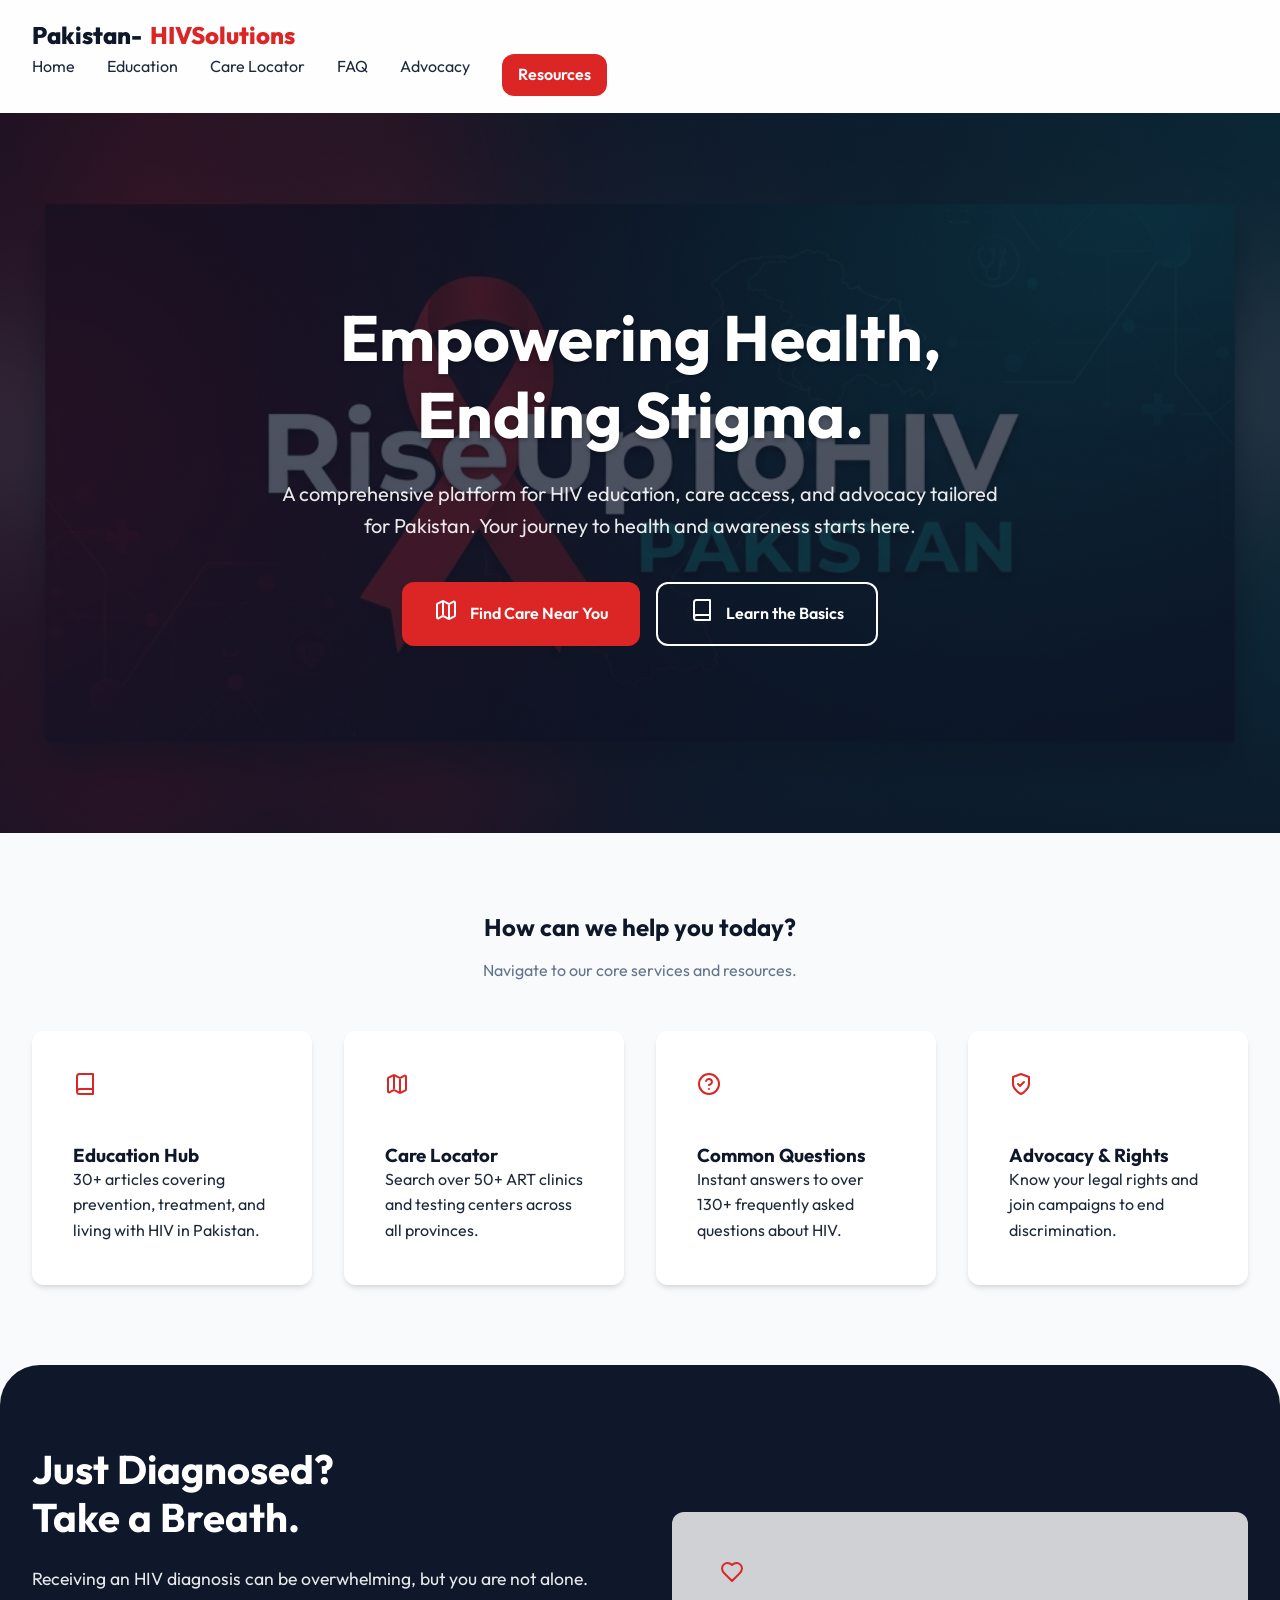
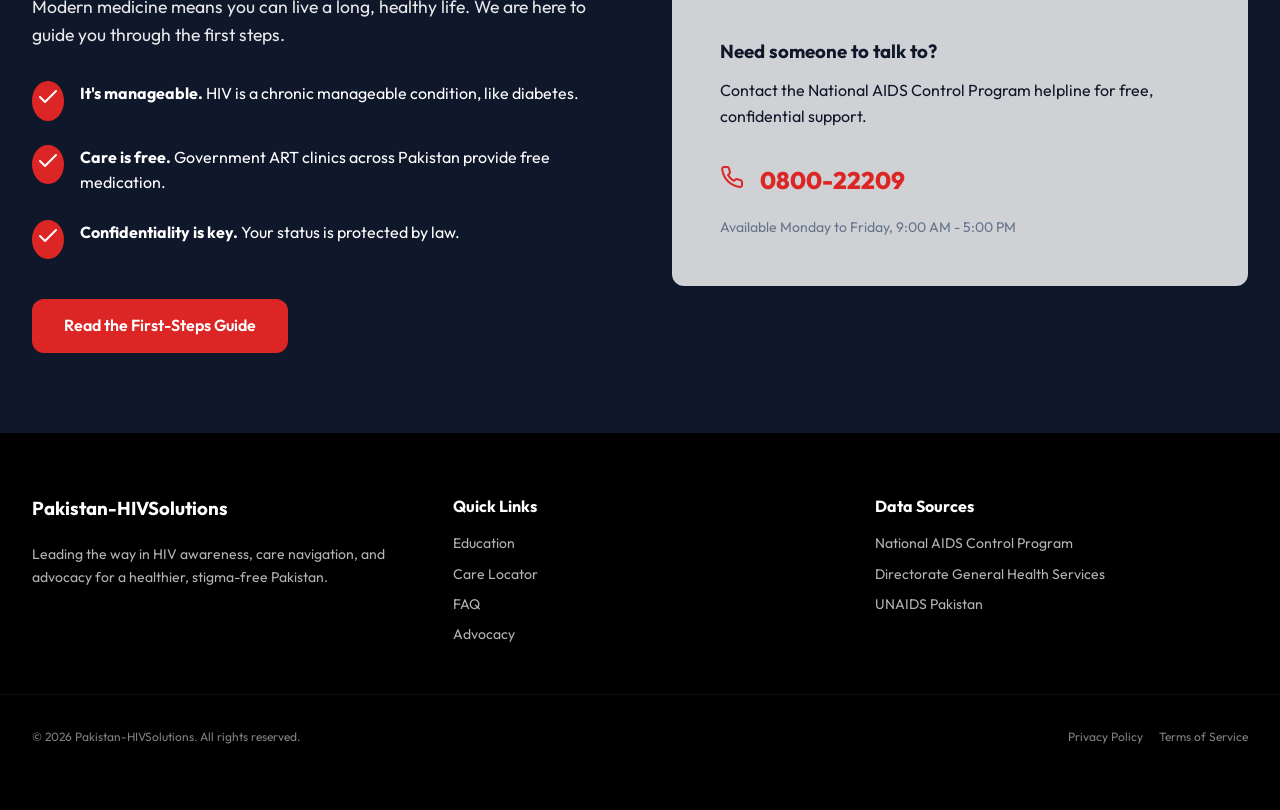
==== index.html @ 8a050be8 "Awareness site on HIV Pakistan" ====
<!DOCTYPE html>
<html lang="en">
<head>
    <meta charset="UTF-8">
    <meta name="viewport" content="width=device-width, initial-scale=1.0">
    <title>Pakistan-HIVSolutions | Comprehensive HIV Education & Care</title>
    <meta name="description" content="Empowering Pakistan with HIV education, healthcare locator, and advocacy. Built for awareness, care access, and a stigma-free future.">
    
    <!-- Fonts -->
    <link rel="preconnect" href="https://fonts.googleapis.com">
    <link rel="preconnect" href="https://fonts.gstatic.com" crossorigin>
    <link href="https://fonts.googleapis.com/css2?family=Outfit:wght@300;400;600;700;800&display=swap" rel="stylesheet">
    
    <!-- CSS -->
    <link rel="stylesheet" href="css/index.css">
</head>
<body>

    <!-- Header / Navigation -->
    <header>
        <div class="container nav">
            <a href="index.html" class="logo">
                Pakistan-<span>HIVSolutions</span>
            </a>
            <div class="nav-links">
                <a href="index.html">Home</a>
                <a href="pages/education.html">Education</a>
                <a href="pages/locator.html">Care Locator</a>
                <a href="pages/faq.html">FAQ</a>
                <a href="pages/advocacy.html">Advocacy</a>
                <a href="pages/resources.html" class="btn btn-primary" style="padding: 0.5rem 1rem;">Resources</a>
            </div>
        </div>
    </header>

    <!-- Hero Section -->
    <section class="hero">
        <div class="hero-bg"></div>
        <div class="container hero-content">
            <h1>Empowering Health, <br>Ending Stigma.</h1>
            <p>A comprehensive platform for HIV education, care access, and advocacy tailored for Pakistan. Your journey to health and awareness starts here.</p>
            <div style="display: flex; gap: 1rem; justify-content: center;">
                <a href="pages/locator.html" class="btn btn-primary">
                    <span data-icon="map"></span> Find Care Near You
                </a>
                <a href="pages/education.html" class="btn btn-outline">
                    <span data-icon="book"></span> Learn the Basics
                </a>
            </div>
        </div>
    </section>

    <!-- Quick Access Cards -->
    <section>
        <div class="container">
            <h2 style="text-align: center; margin-bottom: 1rem;">How can we help you today?</h2>
            <p style="text-align: center; color: var(--text-muted); margin-bottom: 3rem;">Navigate to our core services and resources.</p>
            
            <div class="card-grid">
                <!-- Education Hub -->
                <a href="pages/education.html" class="card">
                    <div class="icon" data-icon="book"></div>
                    <h3>Education Hub</h3>
                    <p>30+ articles covering prevention, treatment, and living with HIV in Pakistan.</p>
                </a>

                <!-- Care Locator -->
                <a href="pages/locator.html" class="card">
                    <div class="icon" data-icon="map"></div>
                    <h3>Care Locator</h3>
                    <p>Search over 50+ ART clinics and testing centers across all provinces.</p>
                </a>

                <!-- FAQ Section -->
                <a href="pages/faq.html" class="card">
                    <div class="icon" data-icon="help"></div>
                    <h3>Common Questions</h3>
                    <p>Instant answers to over 130+ frequently asked questions about HIV.</p>
                </a>

                <!-- Advocacy -->
                <a href="pages/advocacy.html" class="card">
                    <div class="icon" data-icon="shield"></div>
                    <h3>Advocacy & Rights</h3>
                    <p>Know your legal rights and join campaigns to end discrimination.</p>
                </a>
            </div>
        </div>
    </section>

    <!-- "Just Diagnosed?" Immediate Guidance -->
    <section style="background-color: var(--primary); color: var(--white); border-radius: 40px 40px 0 0;">
        <div class="container" style="display: grid; grid-template-columns: 1fr 1fr; gap: 4rem; align-items: center;">
            <div>
                <h2 style="color: var(--white); font-size: 2.5rem; margin-bottom: 1.5rem;">Just Diagnosed? <br>Take a Breath.</h2>
                <p style="font-size: 1.1rem; opacity: 0.9; margin-bottom: 2rem;">Receiving an HIV diagnosis can be overwhelming, but you are not alone. Modern medicine means you can live a long, healthy life. We are here to guide you through the first steps.</p>
                
                <ul style="list-style: none; display: grid; gap: 1.5rem; margin-bottom: 2.5rem;">
                    <li style="display: flex; gap: 1rem; align-items: flex-start;">
                        <div style="background: var(--accent); border-radius: 50%; padding: 0.25rem;" data-icon="check"></div>
                        <div>
                            <strong>It's manageable.</strong> HIV is a chronic manageable condition, like diabetes.
                        </div>
                    </li>
                    <li style="display: flex; gap: 1rem; align-items: flex-start;">
                        <div style="background: var(--accent); border-radius: 50%; padding: 0.25rem;" data-icon="check"></div>
                        <div>
                            <strong>Care is free.</strong> Government ART clinics across Pakistan provide free medication.
                        </div>
                    </li>
                    <li style="display: flex; gap: 1rem; align-items: flex-start;">
                        <div style="background: var(--accent); border-radius: 50%; padding: 0.25rem;" data-icon="check"></div>
                        <div>
                            <strong>Confidentiality is key.</strong> Your status is protected by law.
                        </div>
                    </li>
                </ul>

                <a href="pages/faq.html#just-diagnosed" class="btn btn-primary">Read the First-Steps Guide</a>
            </div>
            <div style="background: var(--glass); padding: 3rem; border-radius: var(--radius); color: var(--primary);">
                <div class="icon" data-icon="heart" style="color: var(--accent); width: 4rem; height: 4rem; margin-bottom: 1rem;"></div>
                <h3 style="margin-bottom: 1rem;">Need someone to talk to?</h3>
                <p style="margin-bottom: 2rem;">Contact the National AIDS Control Program helpline for free, confidential support.</p>
                <div style="display: flex; align-items: center; gap: 1rem; font-size: 1.5rem; font-weight: 800; color: var(--accent);">
                    <span data-icon="phone"></span> 0800-22209
                </div>
                <p style="font-size: 0.875rem; color: var(--text-muted); margin-top: 1rem;">Available Monday to Friday, 9:00 AM - 5:00 PM</p>
            </div>
        </div>
    </section>

    <!-- Footer -->
    <footer style="background: #000; color: #fff; padding: 4rem 0;">
        <div class="container" style="display: grid; grid-template-columns: repeat(auto-fit, minmax(200px, 1fr)); gap: 3rem;">
            <div>
                <h3 style="color: #fff; margin-bottom: 1.5rem;">Pakistan-HIVSolutions</h3>
                <p style="opacity: 0.7; font-size: 0.875rem;">Leading the way in HIV awareness, care navigation, and advocacy for a healthier, stigma-free Pakistan.</p>
            </div>
            <div>
                <h4 style="color: #fff; margin-bottom: 1rem;">Quick Links</h4>
                <ul style="list-style: none; display: grid; gap: 0.5rem; opacity: 0.7; font-size: 0.875rem;">
                    <li><a href="pages/education.html">Education</a></li>
                    <li><a href="pages/locator.html">Care Locator</a></li>
                    <li><a href="pages/faq.html">FAQ</a></li>
                    <li><a href="pages/advocacy.html">Advocacy</a></li>
                </ul>
            </div>
            <div>
                <h4 style="color: #fff; margin-bottom: 1rem;">Data Sources</h4>
                <ul style="list-style: none; display: grid; gap: 0.5rem; opacity: 0.7; font-size: 0.875rem;">
                    <li>National AIDS Control Program</li>
                    <li>Directorate General Health Services</li>
                    <li>UNAIDS Pakistan</li>
                </ul>
            </div>
        </div>
        <div class="container" style="margin-top: 3rem; padding-top: 2rem; border-top: 1px solid rgba(255,255,255,0.1); display: flex; justify-content: space-between; align-items: center; opacity: 0.5; font-size: 0.75rem;">
            <p>&copy; 2026 Pakistan-HIVSolutions. All rights reserved.</p>
            <div style="display: flex; gap: 1rem;">
                <a href="#">Privacy Policy</a>
                <a href="#">Terms of Service</a>
            </div>
        </div>
    </footer>

    <!-- Scripts -->
    <script src="js/icons.js"></script>
    <script src="js/main.js"></script>
</body>
</html>
---- css/index.css ----
:root {
    --primary: #0f172a; /* Midnight Navy */
    --accent: #dc2626;  /* Awareness Crimson */
    --gold: #d4af37;    /* Premium Gold */
    --bg: #f8fafc;
    --text: #1e293b;
    --text-muted: #64748b;
    --white: #ffffff;
    --glass: rgba(255, 255, 255, 0.8);
    --glass-border: rgba(255, 255, 255, 0.2);
    --shadow: 0 4px 6px -1px rgb(0 0 0 / 0.1), 0 2px 4px -2px rgb(0 0 0 / 0.1);
    --shadow-lg: 0 10px 15px -3px rgb(0 0 0 / 0.1), 0 4px 6px -2px rgb(0 0 0 / 0.1);
    --radius: 12px;
    --transition: all 0.3s cubic-bezier(0.4, 0, 0.2, 1);
}

* {
    margin: 0;
    padding: 0;
    box-sizing: border-box;
}

body {
    font-family: 'Outfit', 'Inter', system-ui, -apple-system, sans-serif;
    background-color: var(--bg);
    color: var(--text);
    line-height: 1.6;
    overflow-x: hidden;
}

/* Typography */
h1, h2, h3, h4 {
    font-weight: 700;
    line-height: 1.2;
    color: var(--primary);
}

a {
    text-decoration: none;
    color: inherit;
    transition: var(--transition);
}

/* Layout Containers */
.container {
    max-width: 1280px;
    margin: 0 auto;
    padding: 0 2rem;
}

section {
    padding: 5rem 0;
}

/* Header & Navigation */
header {
    background: var(--glass);
    backdrop-filter: blur(12px);
    border-bottom: 1px solid var(--glass-border);
    position: sticky;
    top: 0;
    z-index: 1000;
    padding: 1rem 0;
}

nav {
    display: flex;
    justify-content: space-between;
    align-items: center;
}

.logo {
    font-size: 1.5rem;
    font-weight: 800;
    color: var(--primary);
    display: flex;
    align-items: center;
    gap: 0.5rem;
}

.logo span {
    color: var(--accent);
}

.nav-links {
    display: flex;
    gap: 2rem;
}

.nav-links a:hover {
    color: var(--accent);
}

/* Hero Section */
.hero {
    position: relative;
    min-height: 80vh;
    display: flex;
    align-items: center;
    justify-content: center;
    color: var(--white);
    text-align: center;
    overflow: hidden;
}

.hero-bg {
    position: absolute;
    top: 0;
    left: 0;
    width: 100%;
    height: 100%;
    background: linear-gradient(rgba(15, 23, 42, 0.7), rgba(15, 23, 42, 0.8)), url('../images/readme-banner.png');
    background-size: cover;
    background-position: center;
    z-index: -1;
    transform: scale(1.05);
    transition: transform 10s ease-out;
}

.hero:hover .hero-bg {
    transform: scale(1);
}

.hero-content {
    max-width: 800px;
    padding: 2rem;
    animation: fadeInUp 1s ease-out;
}

.hero h1 {
    font-size: 4rem;
    margin-bottom: 1.5rem;
    color: var(--white);
    text-shadow: 0 2px 4px rgba(0,0,0,0.3);
}

.hero p {
    font-size: 1.25rem;
    margin-bottom: 2.5rem;
    opacity: 0.9;
}

/* Buttons */
.btn {
    display: inline-flex;
    align-items: center;
    gap: 0.75rem;
    padding: 0.875rem 2rem;
    border-radius: var(--radius);
    font-weight: 600;
    cursor: pointer;
    transition: var(--transition);
}

.btn-primary {
    background-color: var(--accent);
    color: var(--white);
}

.btn-primary:hover {
    background-color: #b91c1c;
    transform: translateY(-2px);
    box-shadow: 0 10px 15px -3px rgba(220, 38, 38, 0.3);
}

.btn-outline {
    border: 2px solid var(--white);
    color: var(--white);
}

.btn-outline:hover {
    background: var(--white);
    color: var(--primary);
}

/* Cards */
.card-grid {
    display: grid;
    grid-template-columns: repeat(auto-fit, minmax(280px, 1fr));
    gap: 2rem;
    margin-top: 3rem;
}

.card {
    background: var(--white);
    padding: 2.5rem;
    border-radius: var(--radius);
    box-shadow: var(--shadow);
    transition: var(--transition);
    border: 1px solid transparent;
}

.card:hover {
    transform: translateY(-10px);
    box-shadow: var(--shadow-lg);
    border-color: var(--gold);
}

.card .icon {
    width: 3rem;
    height: 3rem;
    color: var(--accent);
    margin-bottom: 1.5rem;
}

/* Animations */
@keyframes fadeInUp {
    from {
        opacity: 0;
        transform: translateY(20px);
    }
    to {
        opacity: 1;
        transform: translateY(0);
    }
}

/* Responsive */
@media (max-width: 768px) {
    .container {
        padding: 0 1.5rem;
    }
    .hero h1 {
        font-size: 2.5rem;
    }
    .nav-links {
        display: none; /* Mobile menu needed */
    }
}
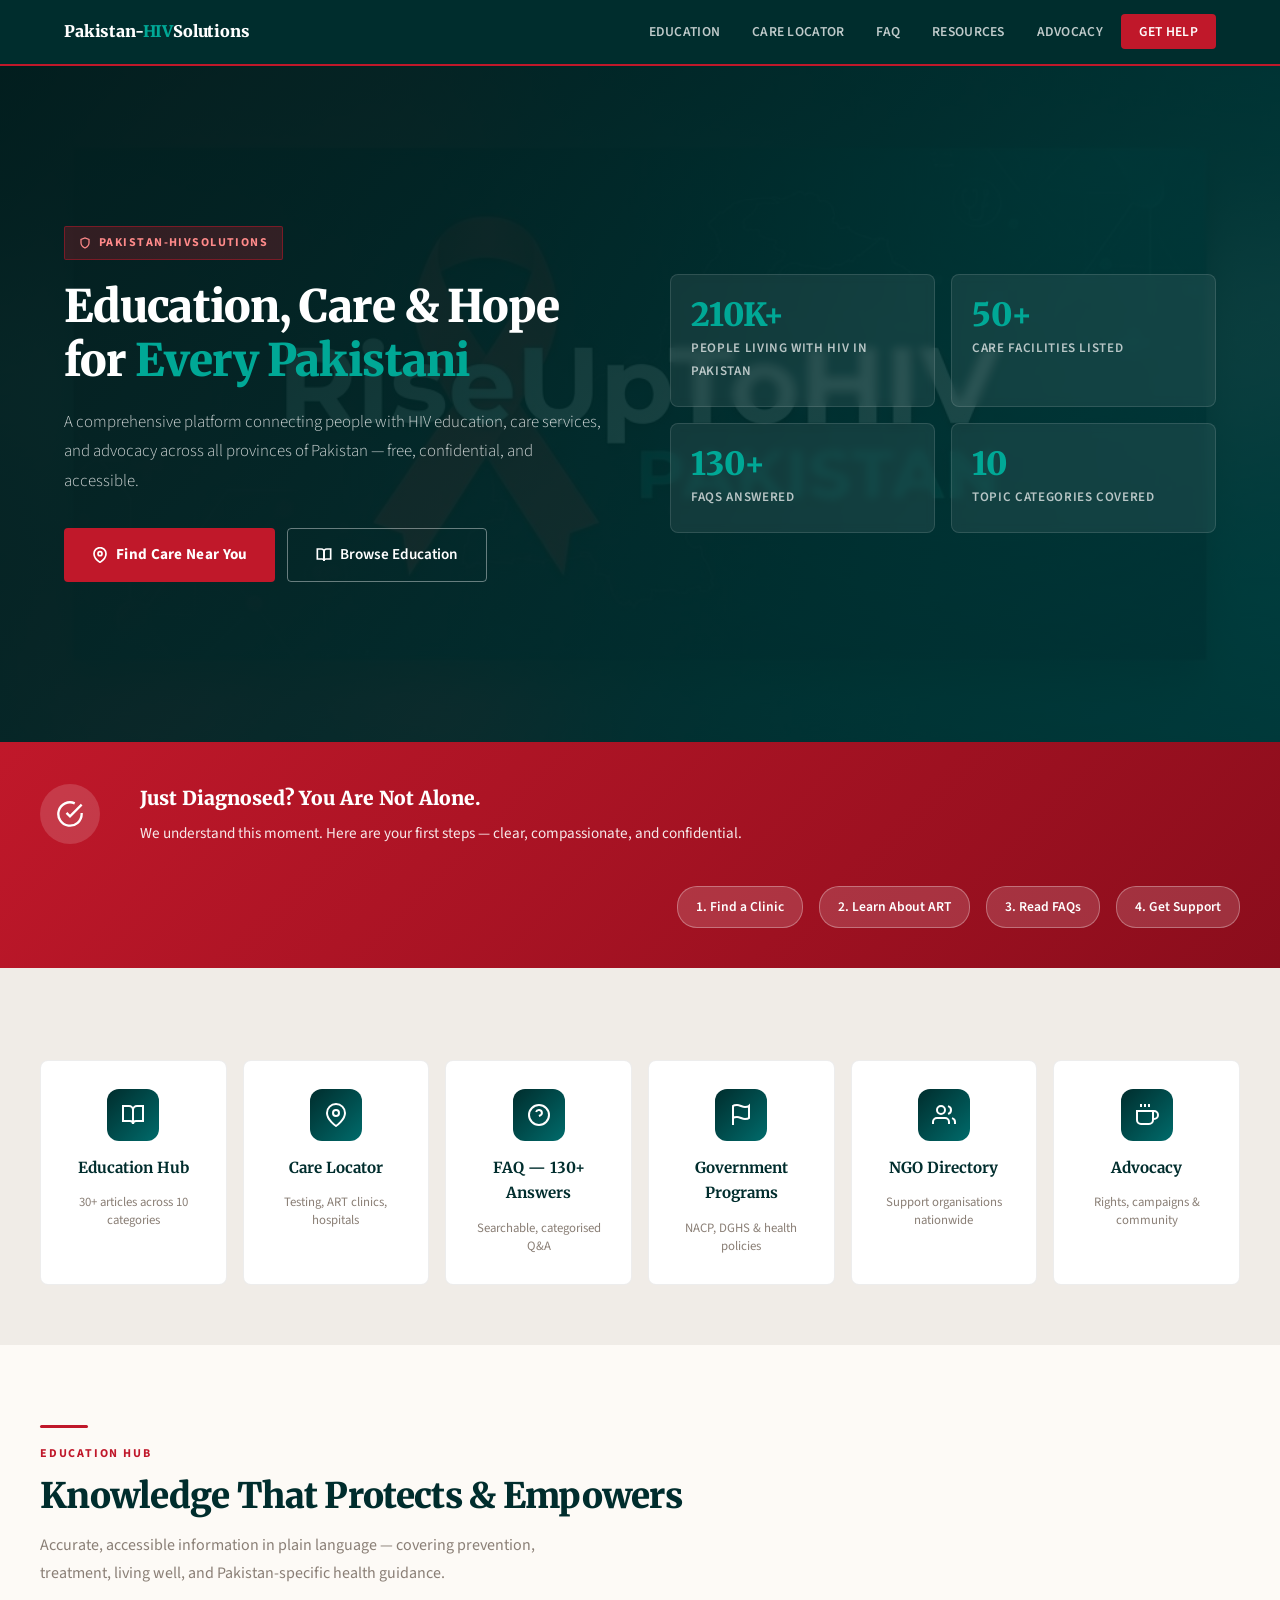
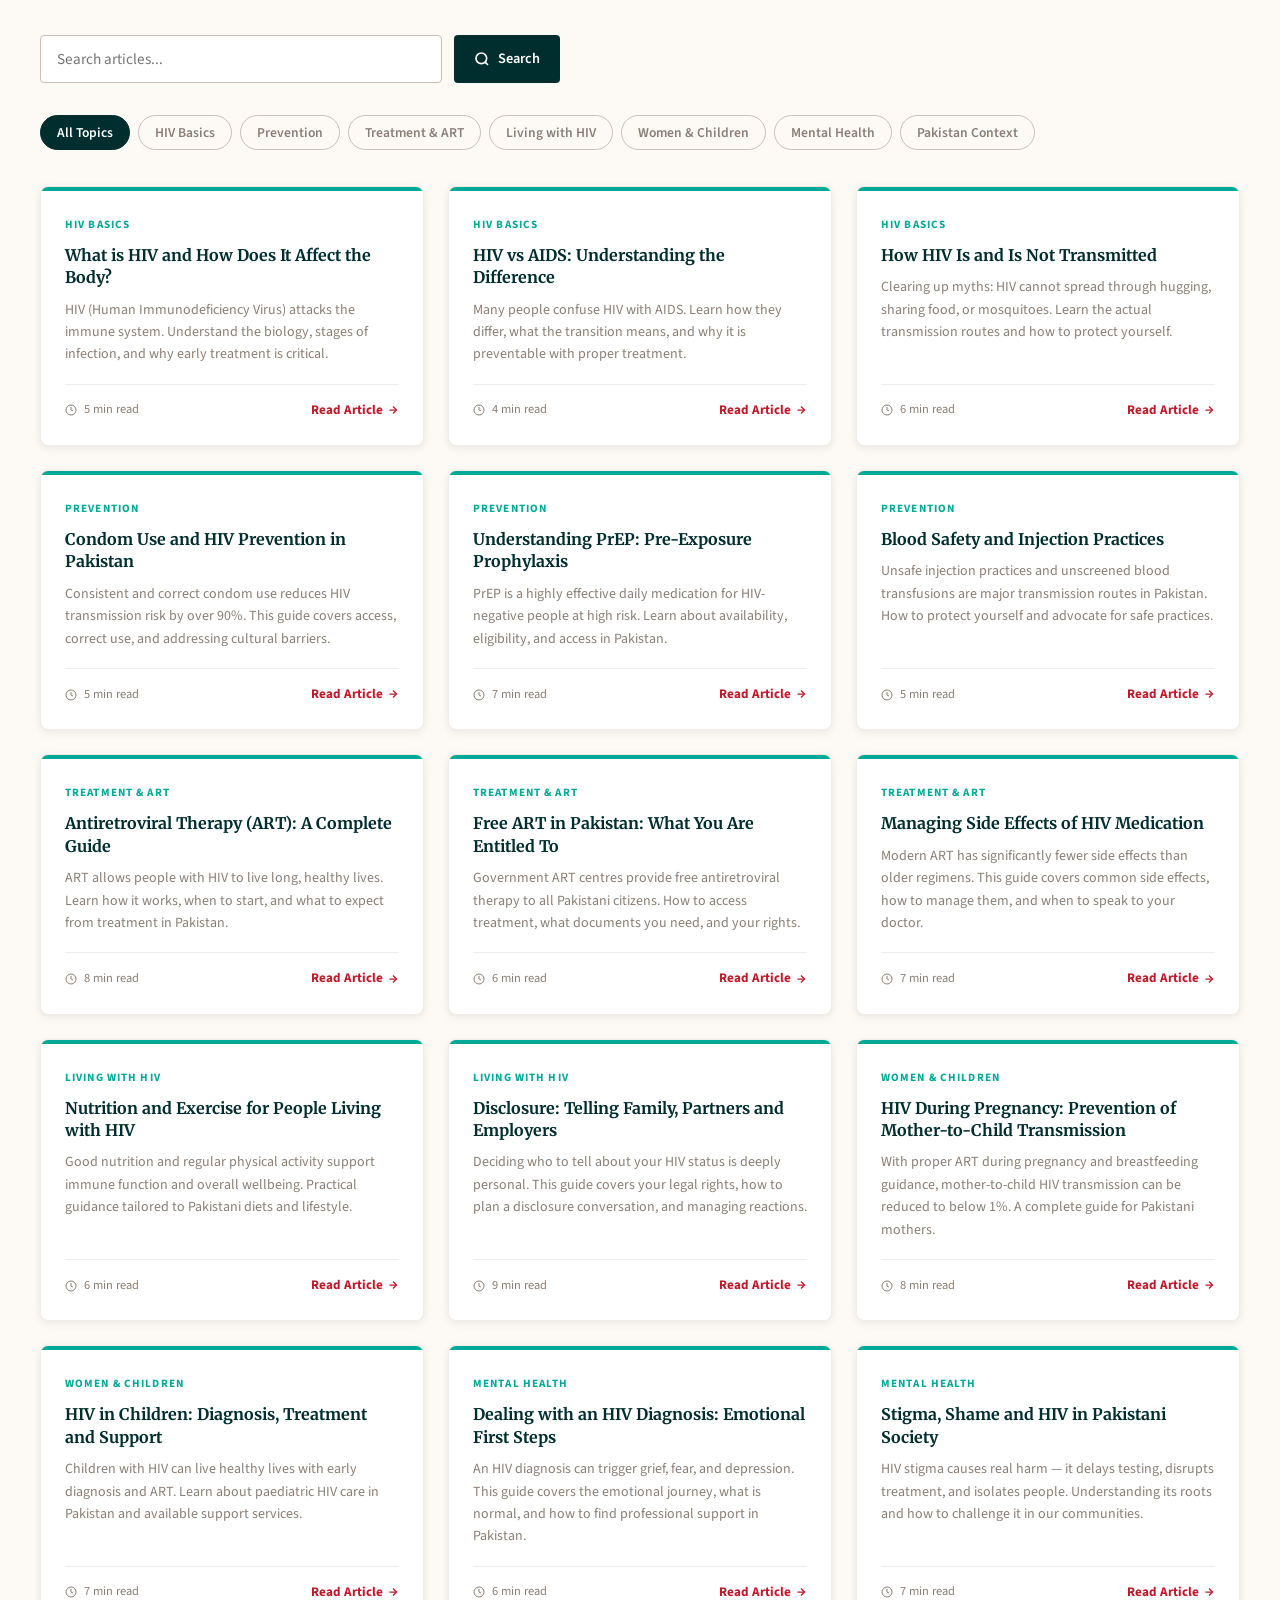
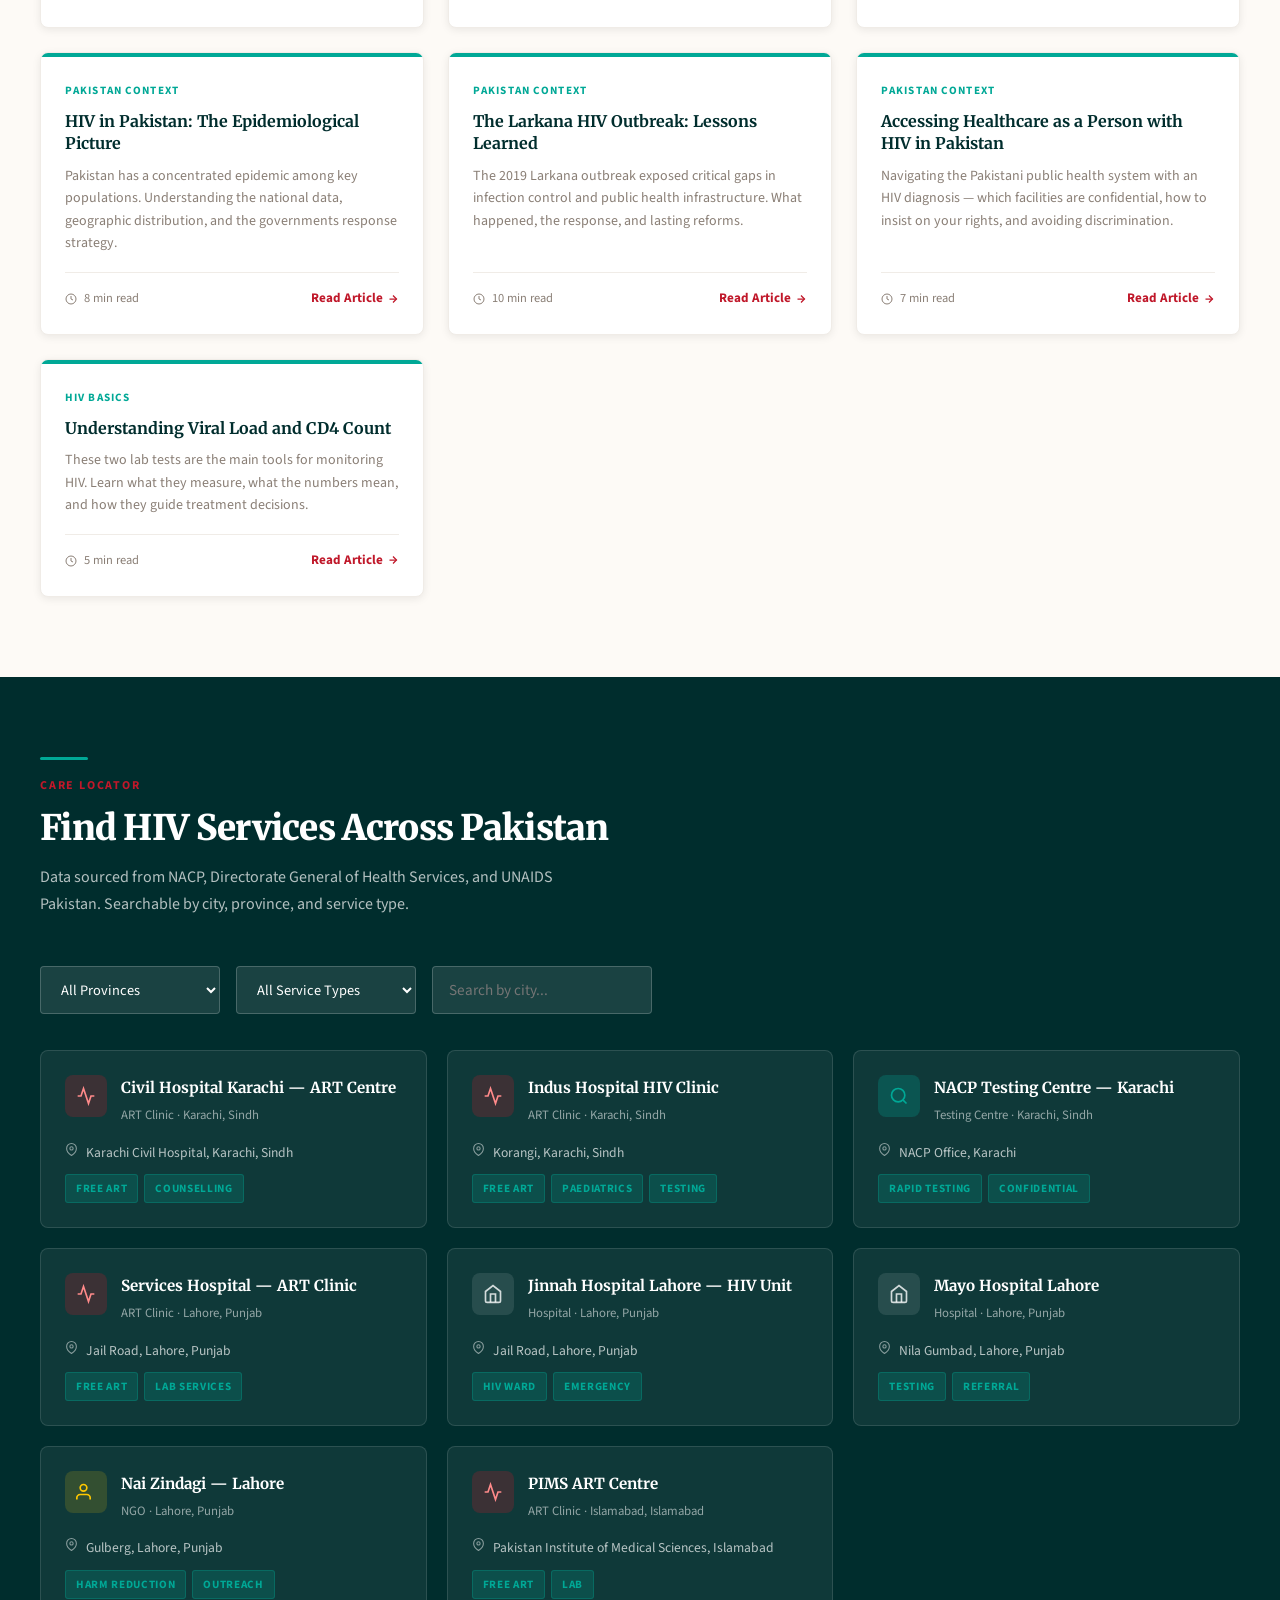
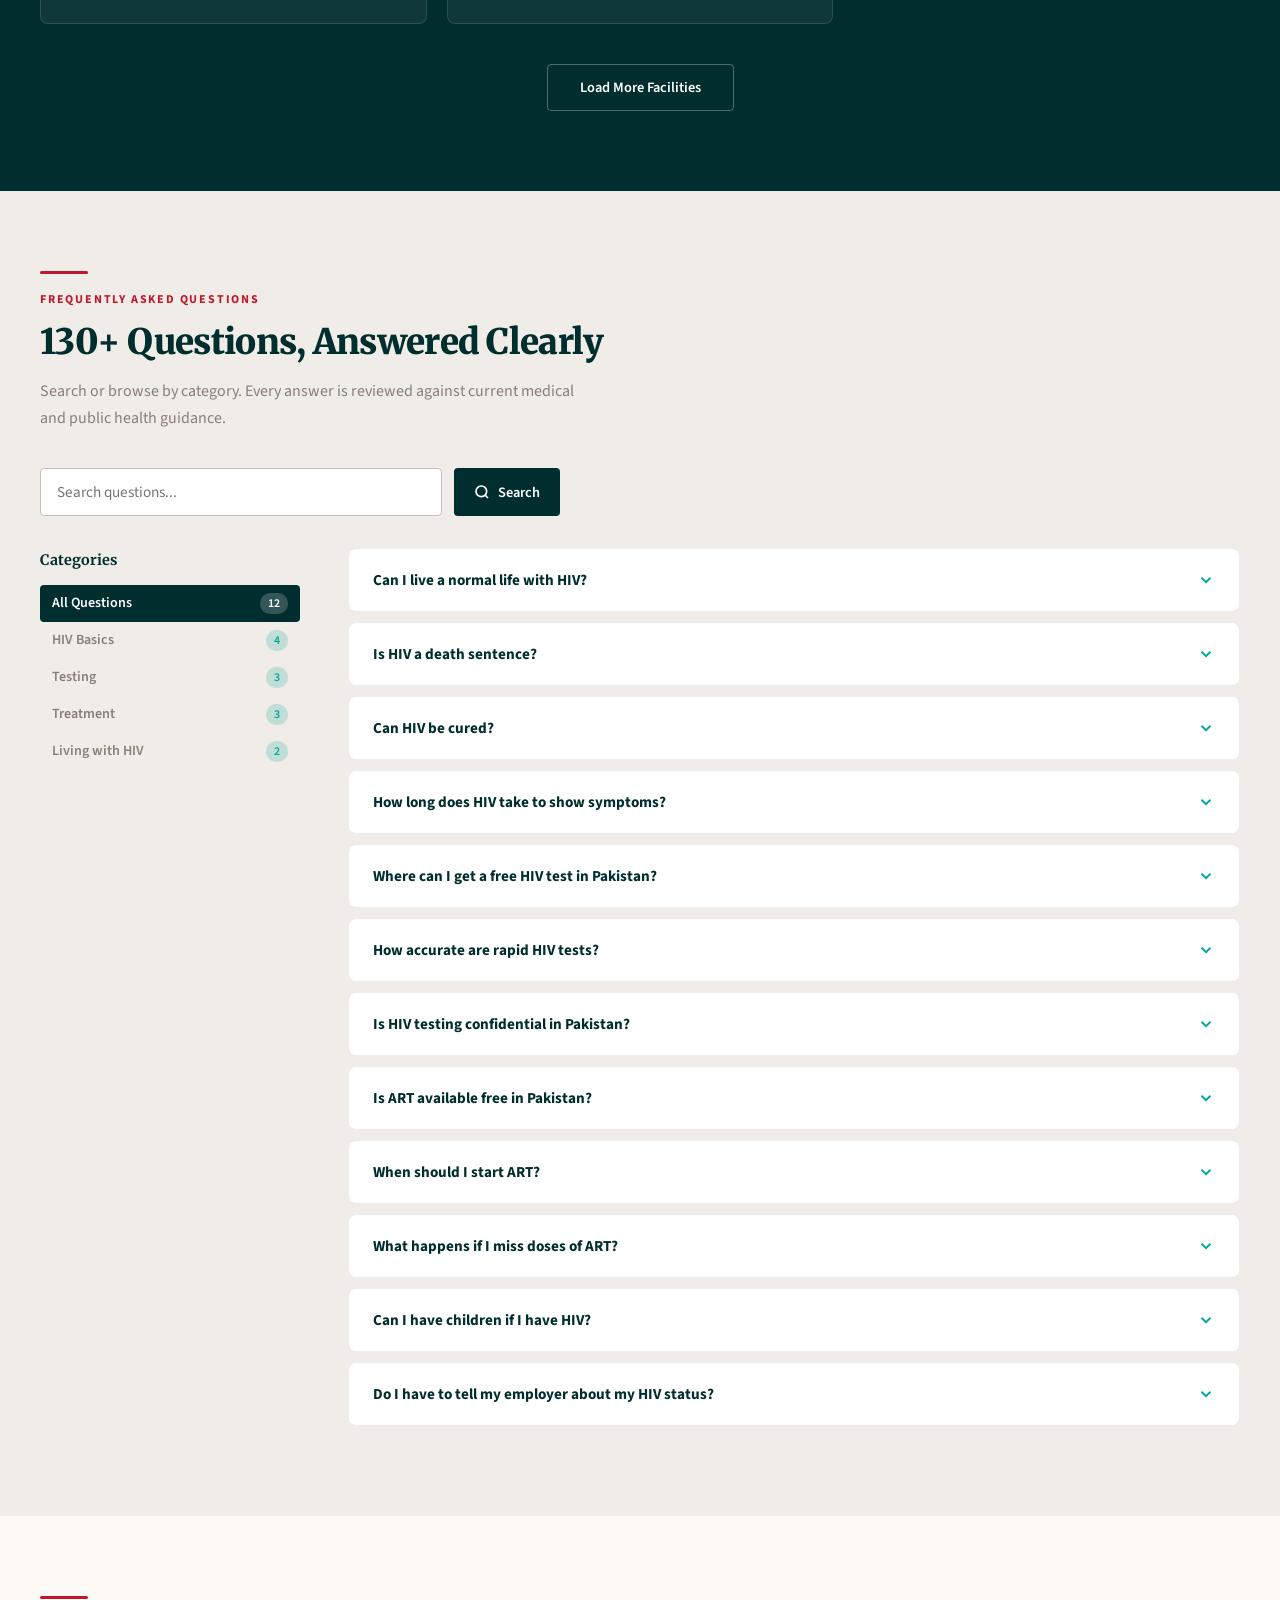
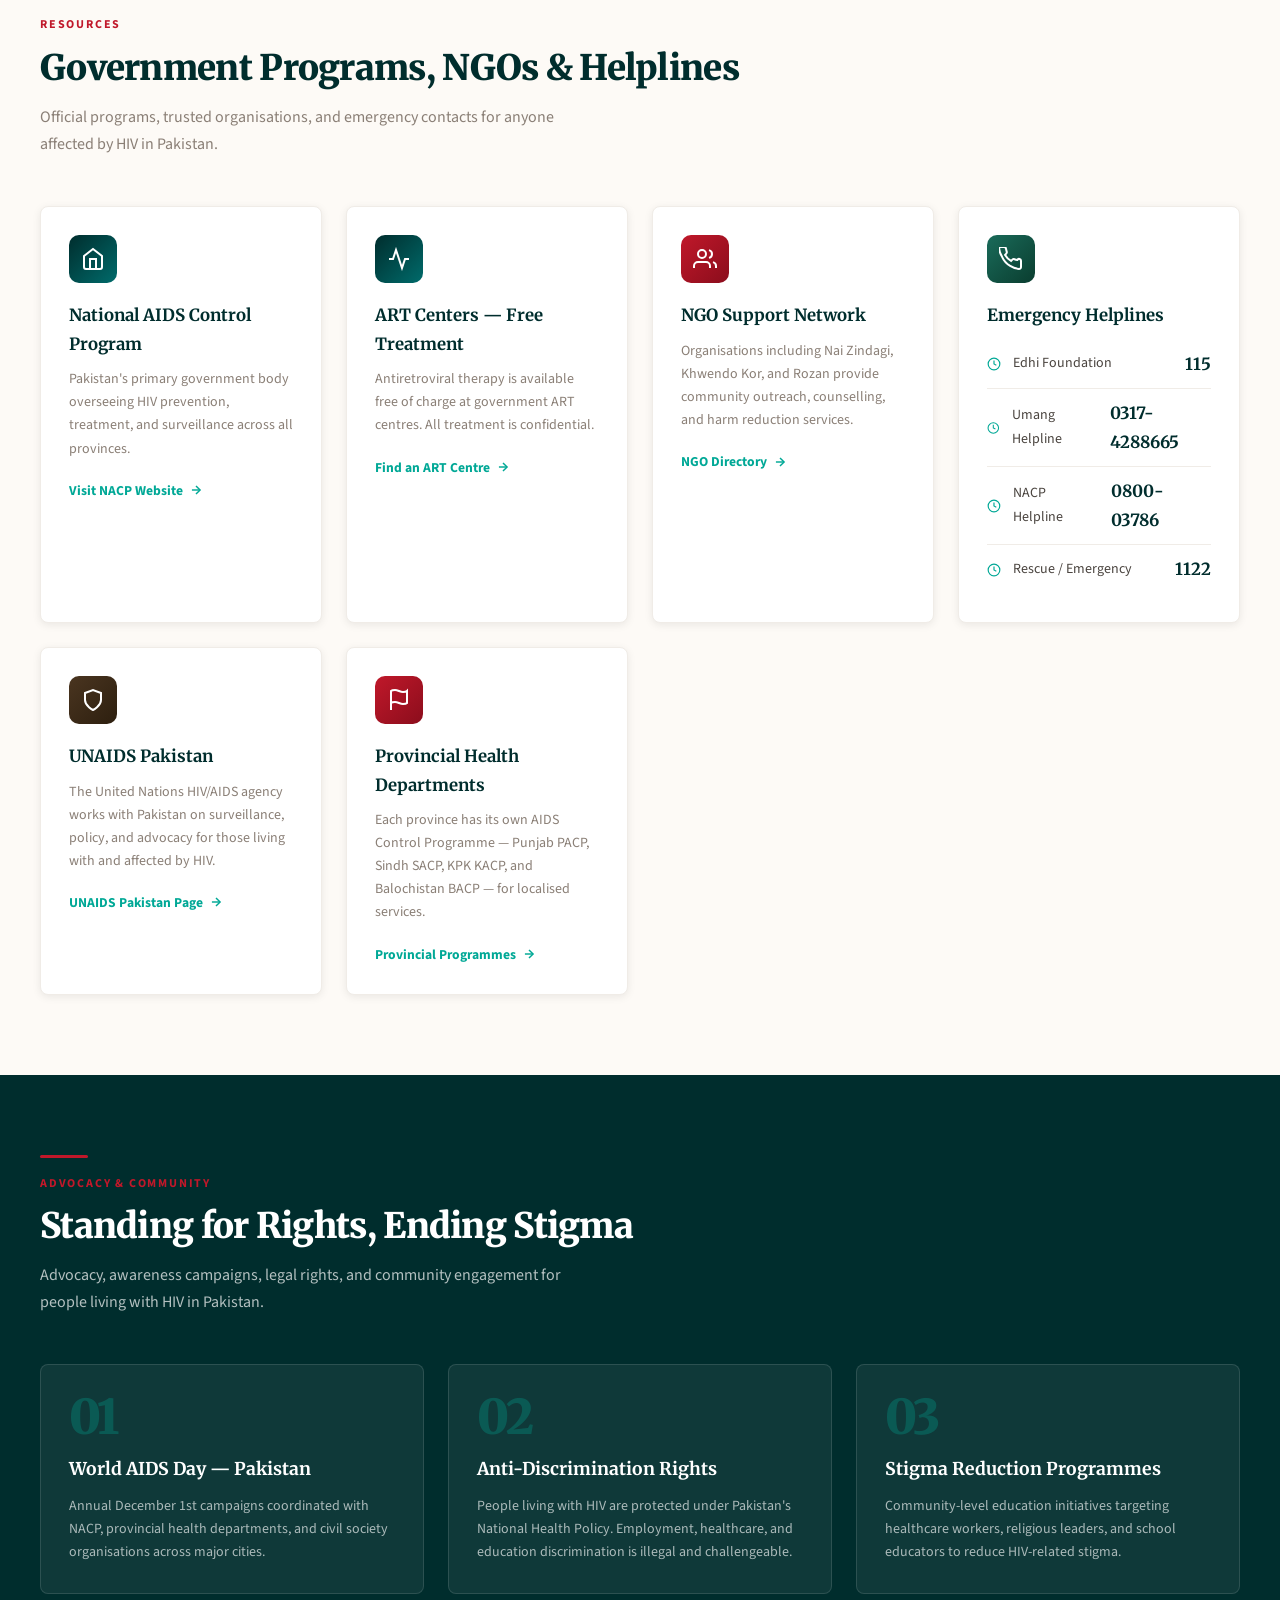
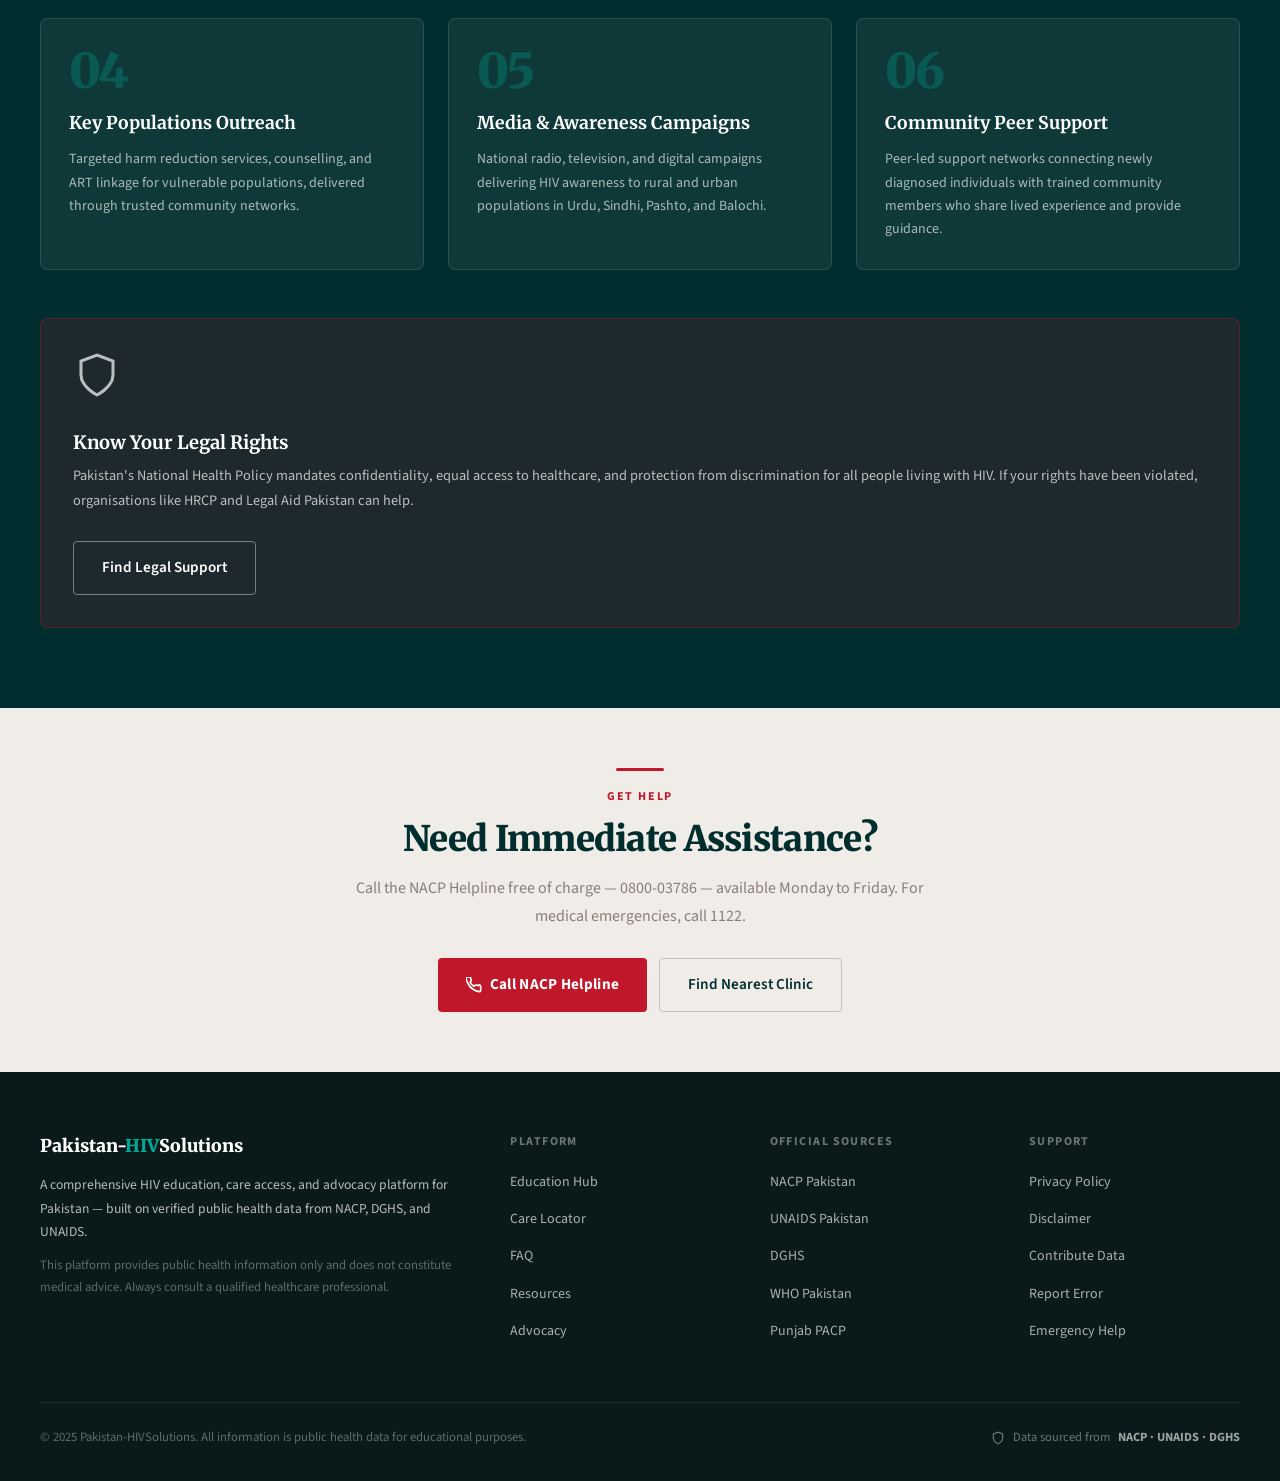
==== commit 20e2e088: "Awareness site on HIV Pakistan" ====
--- a/index.html
+++ b/index.html
@@ -1,171 +1,1445 @@
 <!DOCTYPE html>
 <html lang="en">
 <head>
-    <meta charset="UTF-8">
-    <meta name="viewport" content="width=device-width, initial-scale=1.0">
-    <title>Pakistan-HIVSolutions | Comprehensive HIV Education & Care</title>
-    <meta name="description" content="Empowering Pakistan with HIV education, healthcare locator, and advocacy. Built for awareness, care access, and a stigma-free future.">
-    
-    <!-- Fonts -->
-    <link rel="preconnect" href="https://fonts.googleapis.com">
-    <link rel="preconnect" href="https://fonts.gstatic.com" crossorigin>
-    <link href="https://fonts.googleapis.com/css2?family=Outfit:wght@300;400;600;700;800&display=swap" rel="stylesheet">
-    
-    <!-- CSS -->
-    <link rel="stylesheet" href="css/index.css">
+<meta charset="UTF-8">
+<meta name="viewport" content="width=device-width, initial-scale=1.0">
+<title>Pakistan-HIVSolutions — Education, Care & Advocacy</title>
+<link rel="preconnect" href="https://fonts.googleapis.com">
+<link href="https://fonts.googleapis.com/css2?family=Merriweather:wght@400;700;900&family=Source+Sans+3:wght@300;400;600;700&display=swap" rel="stylesheet">
+<style>
+  :root {
+    --teal-deep: #002d2d;
+    --teal-mid: #004d4d;
+    --teal-light: #006b6b;
+    --teal-accent: #00a896;
+    --red-ribbon: #c0182a;
+    --red-light: #e8253a;
+    --cream: #f7f3ee;
+    --warm-white: #fdfaf6;
+    --gray-100: #f0ece7;
+    --gray-300: #c8c0b8;
+    --gray-500: #8a7f76;
+    --gray-700: #4a443f;
+    --gray-900: #1a1614;
+    --font-head: 'Merriweather', serif;
+    --font-body: 'Source Sans 3', sans-serif;
+    --shadow-sm: 0 2px 8px rgba(0,0,0,0.08);
+    --shadow-md: 0 8px 24px rgba(0,0,0,0.12);
+    --shadow-lg: 0 20px 60px rgba(0,0,0,0.16);
+    --radius: 4px;
+    --radius-lg: 8px;
+  }
+
+  *, *::before, *::after { box-sizing: border-box; margin: 0; padding: 0; }
+  
+  html { scroll-behavior: smooth; }
+
+  body {
+    font-family: var(--font-body);
+    background: var(--warm-white);
+    color: var(--gray-700);
+    font-size: 16px;
+    line-height: 1.7;
+  }
+
+  /* ─── NAV ─── */
+  .nav {
+    position: sticky;
+    top: 0;
+    z-index: 1000;
+    background: var(--teal-deep);
+    border-bottom: 2px solid var(--red-ribbon);
+  }
+  .nav-inner {
+    max-width: 1200px;
+    margin: 0 auto;
+    padding: 0 24px;
+    display: flex;
+    align-items: center;
+    justify-content: space-between;
+    height: 64px;
+  }
+  .nav-logo {
+    font-family: var(--font-head);
+    font-weight: 900;
+    font-size: 1rem;
+    color: #fff;
+    text-decoration: none;
+    letter-spacing: -0.01em;
+  }
+  .nav-logo span { color: var(--teal-accent); }
+  .nav-links {
+    display: flex;
+    gap: 4px;
+    list-style: none;
+  }
+  .nav-links a {
+    color: rgba(255,255,255,0.75);
+    text-decoration: none;
+    font-size: 0.85rem;
+    font-weight: 600;
+    padding: 8px 14px;
+    border-radius: var(--radius);
+    transition: color 0.2s, background 0.2s;
+    letter-spacing: 0.02em;
+    text-transform: uppercase;
+  }
+  .nav-links a:hover { color: #fff; background: rgba(255,255,255,0.08); }
+  .nav-cta {
+    background: var(--red-ribbon) !important;
+    color: #fff !important;
+    padding: 8px 18px !important;
+    border-radius: var(--radius) !important;
+  }
+  .nav-cta:hover { background: var(--red-light) !important; }
+  .hamburger { display: none; flex-direction: column; gap: 5px; cursor: pointer; padding: 8px; }
+  .hamburger span { width: 24px; height: 2px; background: #fff; display: block; transition: 0.3s; }
+
+  /* ─── HERO ─── */
+  .hero {
+    position: relative;
+    min-height: 520px;
+    display: flex;
+    align-items: center;
+    overflow: hidden;
+    background: var(--teal-deep);
+  }
+  .hero-bg {
+    position: absolute;
+    inset: 0;
+    background-image: var(--hero-img);
+    background-size: cover;
+    background-position: center;
+    opacity: 0.35;
+  }
+  .hero-overlay {
+    position: absolute;
+    inset: 0;
+    background: linear-gradient(135deg, rgba(0,30,30,0.92) 0%, rgba(0,45,45,0.75) 50%, rgba(0,65,65,0.6) 100%);
+  }
+  .hero-content {
+    position: relative;
+    max-width: 1200px;
+    margin: 0 auto;
+    padding: 80px 24px;
+    display: grid;
+    grid-template-columns: 1fr 1fr;
+    gap: 60px;
+    align-items: center;
+  }
+  .hero-badge {
+    display: inline-flex;
+    align-items: center;
+    gap: 8px;
+    background: rgba(192,24,42,0.25);
+    border: 1px solid rgba(192,24,42,0.5);
+    color: #ff8a8a;
+    font-size: 0.75rem;
+    font-weight: 700;
+    letter-spacing: 0.12em;
+    text-transform: uppercase;
+    padding: 6px 14px;
+    border-radius: 2px;
+    margin-bottom: 20px;
+  }
+  .hero-badge svg { width: 12px; height: 12px; }
+  .hero-title {
+    font-family: var(--font-head);
+    font-size: clamp(1.8rem, 4vw, 2.8rem);
+    font-weight: 900;
+    color: #fff;
+    line-height: 1.2;
+    margin-bottom: 20px;
+    letter-spacing: -0.02em;
+  }
+  .hero-title em { color: var(--teal-accent); font-style: normal; }
+  .hero-desc {
+    color: rgba(255,255,255,0.8);
+    font-size: 1.05rem;
+    line-height: 1.75;
+    margin-bottom: 32px;
+    font-weight: 300;
+  }
+  .hero-actions { display: flex; gap: 12px; flex-wrap: wrap; }
+  .btn-primary {
+    background: var(--red-ribbon);
+    color: #fff;
+    padding: 14px 28px;
+    border: none;
+    border-radius: var(--radius);
+    font-family: var(--font-body);
+    font-size: 0.95rem;
+    font-weight: 700;
+    cursor: pointer;
+    text-decoration: none;
+    display: inline-flex;
+    align-items: center;
+    gap: 8px;
+    transition: background 0.2s, transform 0.2s;
+    letter-spacing: 0.02em;
+  }
+  .btn-primary:hover { background: var(--red-light); transform: translateY(-1px); }
+  .btn-outline {
+    background: transparent;
+    color: #fff;
+    padding: 13px 28px;
+    border: 1.5px solid rgba(255,255,255,0.4);
+    border-radius: var(--radius);
+    font-family: var(--font-body);
+    font-size: 0.95rem;
+    font-weight: 600;
+    cursor: pointer;
+    text-decoration: none;
+    display: inline-flex;
+    align-items: center;
+    gap: 8px;
+    transition: border-color 0.2s, background 0.2s;
+  }
+  .btn-outline:hover { border-color: rgba(255,255,255,0.8); background: rgba(255,255,255,0.07); }
+  .hero-stats {
+    display: grid;
+    grid-template-columns: 1fr 1fr;
+    gap: 16px;
+  }
+  .stat-card {
+    background: rgba(255,255,255,0.07);
+    border: 1px solid rgba(255,255,255,0.12);
+    border-radius: var(--radius-lg);
+    padding: 24px 20px;
+    backdrop-filter: blur(4px);
+  }
+  .stat-number {
+    font-family: var(--font-head);
+    font-size: 2rem;
+    font-weight: 900;
+    color: var(--teal-accent);
+    line-height: 1;
+    margin-bottom: 6px;
+  }
+  .stat-label { color: rgba(255,255,255,0.7); font-size: 0.82rem; font-weight: 600; letter-spacing: 0.05em; text-transform: uppercase; }
+
+  /* ─── DIAGNOSED PANEL ─── */
+  .diagnosed {
+    background: linear-gradient(135deg, var(--red-ribbon), #8b0d1c);
+    color: #fff;
+    padding: 40px 24px;
+  }
+  .diagnosed-inner {
+    max-width: 1200px;
+    margin: 0 auto;
+    display: flex;
+    align-items: center;
+    gap: 40px;
+    flex-wrap: wrap;
+  }
+  .diagnosed-icon {
+    width: 60px;
+    height: 60px;
+    background: rgba(255,255,255,0.15);
+    border-radius: 50%;
+    display: flex;
+    align-items: center;
+    justify-content: center;
+    flex-shrink: 0;
+  }
+  .diagnosed-text h3 {
+    font-family: var(--font-head);
+    font-size: 1.2rem;
+    font-weight: 900;
+    margin-bottom: 6px;
+  }
+  .diagnosed-text p { opacity: 0.9; font-size: 0.95rem; }
+  .diagnosed-steps {
+    display: flex;
+    gap: 16px;
+    flex-wrap: wrap;
+    margin-left: auto;
+  }
+  .step-pill {
+    background: rgba(255,255,255,0.15);
+    border: 1px solid rgba(255,255,255,0.3);
+    color: #fff;
+    padding: 8px 18px;
+    border-radius: 20px;
+    font-size: 0.85rem;
+    font-weight: 600;
+    text-decoration: none;
+    transition: background 0.2s;
+  }
+  .step-pill:hover { background: rgba(255,255,255,0.25); }
+
+  /* ─── SECTION COMMON ─── */
+  section { padding: 80px 24px; }
+  .section-inner { max-width: 1200px; margin: 0 auto; }
+  .section-label {
+    font-size: 0.75rem;
+    font-weight: 700;
+    letter-spacing: 0.15em;
+    text-transform: uppercase;
+    color: var(--red-ribbon);
+    margin-bottom: 10px;
+  }
+  .section-title {
+    font-family: var(--font-head);
+    font-size: clamp(1.5rem, 3vw, 2.2rem);
+    font-weight: 900;
+    color: var(--teal-deep);
+    line-height: 1.25;
+    margin-bottom: 14px;
+    letter-spacing: -0.02em;
+  }
+  .section-desc {
+    color: var(--gray-500);
+    font-size: 1rem;
+    max-width: 560px;
+    margin-bottom: 48px;
+  }
+  .divider { width: 48px; height: 3px; background: var(--red-ribbon); margin-bottom: 16px; border-radius: 2px; }
+
+  /* ─── QUICK NAV CARDS ─── */
+  .quick-nav {
+    background: var(--gray-100);
+    padding: 60px 24px;
+  }
+  .quick-grid {
+    display: grid;
+    grid-template-columns: repeat(auto-fit, minmax(180px, 1fr));
+    gap: 16px;
+    margin-top: 32px;
+  }
+  .quick-card {
+    background: #fff;
+    border: 1px solid rgba(0,0,0,0.07);
+    border-radius: var(--radius-lg);
+    padding: 28px 20px;
+    text-align: center;
+    text-decoration: none;
+    transition: box-shadow 0.25s, transform 0.25s, border-color 0.25s;
+    display: flex;
+    flex-direction: column;
+    align-items: center;
+    gap: 14px;
+  }
+  .quick-card:hover { box-shadow: var(--shadow-md); transform: translateY(-3px); border-color: var(--teal-accent); }
+  .quick-icon {
+    width: 52px;
+    height: 52px;
+    background: linear-gradient(135deg, var(--teal-deep), var(--teal-light));
+    border-radius: 12px;
+    display: flex;
+    align-items: center;
+    justify-content: center;
+    color: #fff;
+  }
+  .quick-card h4 { font-family: var(--font-head); font-size: 0.95rem; font-weight: 700; color: var(--teal-deep); }
+  .quick-card p { font-size: 0.8rem; color: var(--gray-500); line-height: 1.4; }
+
+  /* ─── EDUCATION HUB ─── */
+  .edu-hub { background: var(--warm-white); }
+  .search-bar {
+    display: flex;
+    gap: 12px;
+    margin-bottom: 32px;
+    max-width: 520px;
+  }
+  .search-input {
+    flex: 1;
+    padding: 12px 16px;
+    border: 1.5px solid var(--gray-300);
+    border-radius: var(--radius);
+    font-family: var(--font-body);
+    font-size: 0.95rem;
+    color: var(--gray-700);
+    outline: none;
+    transition: border-color 0.2s;
+  }
+  .search-input:focus { border-color: var(--teal-accent); }
+  .search-btn {
+    background: var(--teal-deep);
+    color: #fff;
+    border: none;
+    padding: 12px 20px;
+    border-radius: var(--radius);
+    cursor: pointer;
+    display: flex;
+    align-items: center;
+    gap: 8px;
+    font-family: var(--font-body);
+    font-weight: 600;
+    font-size: 0.9rem;
+    transition: background 0.2s;
+  }
+  .search-btn:hover { background: var(--teal-light); }
+  .category-tabs {
+    display: flex;
+    gap: 8px;
+    flex-wrap: wrap;
+    margin-bottom: 36px;
+  }
+  .tab {
+    padding: 7px 16px;
+    border: 1.5px solid var(--gray-300);
+    border-radius: 20px;
+    background: transparent;
+    font-family: var(--font-body);
+    font-size: 0.85rem;
+    font-weight: 600;
+    color: var(--gray-500);
+    cursor: pointer;
+    transition: all 0.2s;
+  }
+  .tab.active, .tab:hover { border-color: var(--teal-deep); background: var(--teal-deep); color: #fff; }
+  .articles-grid {
+    display: grid;
+    grid-template-columns: repeat(auto-fill, minmax(300px, 1fr));
+    gap: 24px;
+  }
+  .article-card {
+    background: #fff;
+    border: 1px solid var(--gray-100);
+    border-radius: var(--radius-lg);
+    overflow: hidden;
+    box-shadow: var(--shadow-sm);
+    transition: box-shadow 0.25s, transform 0.25s;
+    display: flex;
+    flex-direction: column;
+  }
+  .article-card:hover { box-shadow: var(--shadow-md); transform: translateY(-2px); }
+  .article-cat-bar { height: 4px; background: var(--teal-accent); }
+  .article-body { padding: 24px; flex: 1; display: flex; flex-direction: column; }
+  .article-tag {
+    font-size: 0.7rem;
+    font-weight: 700;
+    letter-spacing: 0.1em;
+    text-transform: uppercase;
+    color: var(--teal-accent);
+    margin-bottom: 10px;
+  }
+  .article-title {
+    font-family: var(--font-head);
+    font-size: 1rem;
+    font-weight: 700;
+    color: var(--teal-deep);
+    margin-bottom: 10px;
+    line-height: 1.4;
+  }
+  .article-excerpt { font-size: 0.875rem; color: var(--gray-500); line-height: 1.6; flex: 1; }
+  .article-meta {
+    margin-top: 18px;
+    padding-top: 14px;
+    border-top: 1px solid var(--gray-100);
+    display: flex;
+    align-items: center;
+    justify-content: space-between;
+  }
+  .article-read { font-size: 0.78rem; color: var(--gray-500); }
+  .article-link {
+    font-size: 0.82rem;
+    font-weight: 700;
+    color: var(--red-ribbon);
+    text-decoration: none;
+    display: flex;
+    align-items: center;
+    gap: 4px;
+  }
+  .article-link:hover { color: var(--red-light); }
+
+  /* ─── CARE LOCATOR ─── */
+  .care-locator { background: var(--teal-deep); color: #fff; }
+  .care-locator .section-title { color: #fff; }
+  .care-locator .section-desc { color: rgba(255,255,255,0.7); }
+  .care-locator .divider { background: var(--teal-accent); }
+  .locator-filters {
+    display: flex;
+    gap: 16px;
+    flex-wrap: wrap;
+    margin-bottom: 36px;
+  }
+  .filter-select {
+    padding: 11px 16px;
+    background: rgba(255,255,255,0.1);
+    border: 1.5px solid rgba(255,255,255,0.2);
+    border-radius: var(--radius);
+    color: #fff;
+    font-family: var(--font-body);
+    font-size: 0.9rem;
+    cursor: pointer;
+    outline: none;
+    min-width: 180px;
+    transition: border-color 0.2s;
+  }
+  .filter-select option { background: var(--teal-deep); color: #fff; }
+  .filter-select:focus { border-color: var(--teal-accent); }
+  .locations-grid {
+    display: grid;
+    grid-template-columns: repeat(auto-fill, minmax(320px, 1fr));
+    gap: 20px;
+  }
+  .loc-card {
+    background: rgba(255,255,255,0.06);
+    border: 1px solid rgba(255,255,255,0.12);
+    border-radius: var(--radius-lg);
+    padding: 24px;
+    transition: background 0.2s, border-color 0.2s;
+  }
+  .loc-card:hover { background: rgba(255,255,255,0.1); border-color: var(--teal-accent); }
+  .loc-header { display: flex; align-items: flex-start; gap: 14px; margin-bottom: 14px; }
+  .loc-type-icon {
+    width: 42px;
+    height: 42px;
+    border-radius: 8px;
+    display: flex;
+    align-items: center;
+    justify-content: center;
+    flex-shrink: 0;
+  }
+  .type-testing { background: rgba(0,168,150,0.25); color: var(--teal-accent); }
+  .type-art { background: rgba(192,24,42,0.25); color: #ff8a8a; }
+  .type-hospital { background: rgba(255,255,255,0.1); color: rgba(255,255,255,0.8); }
+  .type-ngo { background: rgba(255,200,0,0.15); color: #ffc800; }
+  .type-support { background: rgba(100,200,255,0.15); color: #64c8ff; }
+  .loc-name { font-family: var(--font-head); font-size: 0.95rem; font-weight: 700; color: #fff; margin-bottom: 4px; }
+  .loc-meta { font-size: 0.8rem; color: rgba(255,255,255,0.55); }
+  .loc-address { font-size: 0.85rem; color: rgba(255,255,255,0.7); display: flex; align-items: flex-start; gap: 8px; margin-bottom: 10px; }
+  .loc-tags { display: flex; gap: 6px; flex-wrap: wrap; }
+  .loc-tag {
+    font-size: 0.7rem;
+    font-weight: 700;
+    letter-spacing: 0.06em;
+    text-transform: uppercase;
+    padding: 4px 10px;
+    border-radius: 3px;
+    background: rgba(0,168,150,0.2);
+    color: var(--teal-accent);
+    border: 1px solid rgba(0,168,150,0.3);
+  }
+  .load-more {
+    text-align: center;
+    margin-top: 40px;
+  }
+  .btn-ghost {
+    background: transparent;
+    border: 1.5px solid rgba(255,255,255,0.3);
+    color: #fff;
+    padding: 12px 32px;
+    border-radius: var(--radius);
+    font-family: var(--font-body);
+    font-weight: 600;
+    font-size: 0.9rem;
+    cursor: pointer;
+    transition: border-color 0.2s, background 0.2s;
+  }
+  .btn-ghost:hover { border-color: var(--teal-accent); background: rgba(0,168,150,0.1); }
+
+  /* ─── FAQ ─── */
+  .faq-section { background: var(--gray-100); }
+  .faq-layout { display: grid; grid-template-columns: 260px 1fr; gap: 48px; }
+  .faq-sidebar h4 { font-family: var(--font-head); font-size: 0.9rem; font-weight: 700; color: var(--teal-deep); margin-bottom: 12px; margin-top: 20px; }
+  .faq-sidebar h4:first-child { margin-top: 0; }
+  .faq-cat-btn {
+    width: 100%;
+    text-align: left;
+    background: none;
+    border: none;
+    padding: 8px 12px;
+    font-family: var(--font-body);
+    font-size: 0.88rem;
+    color: var(--gray-500);
+    cursor: pointer;
+    border-radius: var(--radius);
+    transition: background 0.2s, color 0.2s;
+    font-weight: 600;
+    display: flex;
+    align-items: center;
+    justify-content: space-between;
+  }
+  .faq-cat-btn.active, .faq-cat-btn:hover { background: var(--teal-deep); color: #fff; }
+  .faq-cat-count {
+    font-size: 0.75rem;
+    background: rgba(0,168,150,0.2);
+    color: var(--teal-accent);
+    padding: 2px 8px;
+    border-radius: 10px;
+  }
+  .faq-cat-btn.active .faq-cat-count { background: rgba(255,255,255,0.2); color: #fff; }
+  .accordion-item {
+    background: #fff;
+    border: 1px solid rgba(0,0,0,0.07);
+    border-radius: var(--radius-lg);
+    margin-bottom: 10px;
+    overflow: hidden;
+  }
+  .accordion-header {
+    width: 100%;
+    text-align: left;
+    background: none;
+    border: none;
+    padding: 20px 24px;
+    font-family: var(--font-body);
+    font-size: 0.95rem;
+    font-weight: 700;
+    color: var(--teal-deep);
+    cursor: pointer;
+    display: flex;
+    align-items: center;
+    justify-content: space-between;
+    gap: 16px;
+    transition: background 0.2s;
+  }
+  .accordion-header:hover { background: var(--gray-100); }
+  .accordion-icon { flex-shrink: 0; transition: transform 0.3s; color: var(--teal-accent); }
+  .accordion-item.open .accordion-icon { transform: rotate(180deg); }
+  .accordion-body {
+    max-height: 0;
+    overflow: hidden;
+    transition: max-height 0.35s ease;
+    padding: 0 24px;
+    font-size: 0.9rem;
+    color: var(--gray-700);
+    line-height: 1.75;
+  }
+  .accordion-body-inner { padding: 0 0 20px; }
+  .accordion-item.open .accordion-body { max-height: 400px; }
+
+  /* ─── RESOURCES ─── */
+  .resources { background: var(--warm-white); }
+  .resources-grid {
+    display: grid;
+    grid-template-columns: repeat(auto-fill, minmax(280px, 1fr));
+    gap: 24px;
+  }
+  .resource-card {
+    border: 1px solid var(--gray-100);
+    border-radius: var(--radius-lg);
+    padding: 28px;
+    background: #fff;
+    box-shadow: var(--shadow-sm);
+    transition: box-shadow 0.25s, transform 0.25s;
+  }
+  .resource-card:hover { box-shadow: var(--shadow-md); transform: translateY(-2px); }
+  .resource-icon {
+    width: 48px;
+    height: 48px;
+    border-radius: 10px;
+    display: flex;
+    align-items: center;
+    justify-content: center;
+    margin-bottom: 18px;
+    color: #fff;
+  }
+  .rc-gov { background: linear-gradient(135deg, var(--teal-deep), var(--teal-light)); }
+  .rc-ngo { background: linear-gradient(135deg, var(--red-ribbon), #8b0d1c); }
+  .rc-helpline { background: linear-gradient(135deg, #1a6b5a, #0a3d2f); }
+  .rc-legal { background: linear-gradient(135deg, #4a3520, #2d1f0f); }
+  .resource-card h4 { font-family: var(--font-head); font-size: 1.05rem; font-weight: 700; color: var(--teal-deep); margin-bottom: 10px; }
+  .resource-card p { font-size: 0.875rem; color: var(--gray-500); margin-bottom: 18px; line-height: 1.65; }
+  .resource-link {
+    font-size: 0.85rem;
+    font-weight: 700;
+    color: var(--teal-accent);
+    text-decoration: none;
+    display: flex;
+    align-items: center;
+    gap: 6px;
+    transition: gap 0.2s;
+  }
+  .resource-link:hover { gap: 10px; }
+  .helpline-list { list-style: none; }
+  .helpline-list li {
+    display: flex;
+    align-items: center;
+    gap: 12px;
+    padding: 10px 0;
+    border-bottom: 1px solid var(--gray-100);
+    font-size: 0.875rem;
+  }
+  .helpline-list li:last-child { border-bottom: none; }
+  .helpline-number { font-family: var(--font-head); font-weight: 700; color: var(--teal-deep); font-size: 1.05rem; margin-left: auto; }
+
+  /* ─── ADVOCACY ─── */
+  .advocacy { background: var(--teal-deep); color: #fff; }
+  .advocacy .section-title { color: #fff; }
+  .advocacy .section-desc { color: rgba(255,255,255,0.7); }
+  .advocacy .divider { background: var(--red-ribbon); }
+  .advocacy-grid {
+    display: grid;
+    grid-template-columns: repeat(auto-fill, minmax(300px, 1fr));
+    gap: 24px;
+  }
+  .advocacy-card {
+    background: rgba(255,255,255,0.06);
+    border: 1px solid rgba(255,255,255,0.12);
+    border-radius: var(--radius-lg);
+    padding: 28px;
+    transition: background 0.2s, border-color 0.2s;
+  }
+  .advocacy-card:hover { background: rgba(255,255,255,0.1); border-color: var(--red-ribbon); }
+  .adv-number {
+    font-family: var(--font-head);
+    font-size: 3rem;
+    font-weight: 900;
+    color: rgba(0,168,150,0.3);
+    line-height: 1;
+    margin-bottom: 14px;
+    letter-spacing: -0.04em;
+  }
+  .advocacy-card h4 { font-family: var(--font-head); font-size: 1.1rem; font-weight: 700; color: #fff; margin-bottom: 10px; }
+  .advocacy-card p { font-size: 0.875rem; color: rgba(255,255,255,0.65); line-height: 1.65; }
+  .rights-banner {
+    margin-top: 48px;
+    background: rgba(192,24,42,0.15);
+    border: 1px solid rgba(192,24,42,0.35);
+    border-radius: var(--radius-lg);
+    padding: 32px;
+    display: flex;
+    align-items: center;
+    gap: 28px;
+    flex-wrap: wrap;
+  }
+  .rights-banner h4 { font-family: var(--font-head); font-size: 1.15rem; font-weight: 700; color: #fff; margin-bottom: 6px; }
+  .rights-banner p { font-size: 0.9rem; color: rgba(255,255,255,0.7); }
+
+  /* ─── FOOTER ─── */
+  footer {
+    background: #0a1a1a;
+    color: rgba(255,255,255,0.7);
+    padding: 60px 24px 32px;
+  }
+  .footer-inner {
+    max-width: 1200px;
+    margin: 0 auto;
+    display: grid;
+    grid-template-columns: 2fr 1fr 1fr 1fr;
+    gap: 48px;
+    margin-bottom: 48px;
+  }
+  .footer-brand h3 {
+    font-family: var(--font-head);
+    font-size: 1.1rem;
+    font-weight: 900;
+    color: #fff;
+    margin-bottom: 12px;
+  }
+  .footer-brand h3 span { color: var(--teal-accent); }
+  .footer-brand p { font-size: 0.85rem; line-height: 1.7; }
+  .footer-col h5 { font-size: 0.75rem; font-weight: 700; letter-spacing: 0.12em; text-transform: uppercase; color: rgba(255,255,255,0.4); margin-bottom: 16px; }
+  .footer-col ul { list-style: none; }
+  .footer-col li { margin-bottom: 10px; }
+  .footer-col a { color: rgba(255,255,255,0.65); text-decoration: none; font-size: 0.875rem; transition: color 0.2s; }
+  .footer-col a:hover { color: var(--teal-accent); }
+  .footer-bottom {
+    max-width: 1200px;
+    margin: 0 auto;
+    padding-top: 24px;
+    border-top: 1px solid rgba(255,255,255,0.08);
+    display: flex;
+    align-items: center;
+    justify-content: space-between;
+    flex-wrap: wrap;
+    gap: 12px;
+    font-size: 0.8rem;
+  }
+  .footer-disclaimer { color: rgba(255,255,255,0.35); }
+  .nacp-badge {
+    display: flex;
+    align-items: center;
+    gap: 8px;
+    color: rgba(255,255,255,0.4);
+    font-size: 0.78rem;
+  }
+  .nacp-badge strong { color: rgba(255,255,255,0.6); }
+
+  /* ─── RESPONSIVE ─── */
+  @media (max-width: 900px) {
+    .hero-content { grid-template-columns: 1fr; }
+    .hero-stats { display: none; }
+    .faq-layout { grid-template-columns: 1fr; }
+    .faq-sidebar { display: flex; flex-wrap: wrap; gap: 8px; }
+    .faq-sidebar h4 { width: 100%; margin-top: 8px; }
+    .footer-inner { grid-template-columns: 1fr 1fr; }
+    .nav-links { display: none; }
+    .hamburger { display: flex; }
+  }
+  @media (max-width: 600px) {
+    section { padding: 60px 16px; }
+    .footer-inner { grid-template-columns: 1fr; }
+    .diagnosed-inner { flex-direction: column; }
+    .diagnosed-steps { margin-left: 0; }
+  }
+
+  /* ─── MOBILE NAV ─── */
+  .mobile-nav {
+    display: none;
+    position: fixed;
+    top: 64px;
+    left: 0;
+    right: 0;
+    background: var(--teal-deep);
+    border-bottom: 2px solid var(--red-ribbon);
+    z-index: 999;
+    padding: 16px 24px;
+  }
+  .mobile-nav.open { display: block; }
+  .mobile-nav a {
+    display: block;
+    color: rgba(255,255,255,0.75);
+    text-decoration: none;
+    padding: 12px 0;
+    font-size: 0.95rem;
+    font-weight: 600;
+    border-bottom: 1px solid rgba(255,255,255,0.07);
+  }
+  .mobile-nav a:hover { color: #fff; }
+  .mobile-nav a:last-child { border-bottom: none; }
+
+  /* ─── ANIMATION ─── */
+  @keyframes fadeUp { from { opacity: 0; transform: translateY(24px); } to { opacity: 1; transform: translateY(0); } }
+  .hero-content > * { animation: fadeUp 0.7s ease both; }
+  .hero-content > *:nth-child(1) { animation-delay: 0.1s; }
+  .hero-content > *:nth-child(2) { animation-delay: 0.25s; }
+
+  /* ─── HIDDEN / SHOWN by JS ─── */
+  .article-card.hidden, .loc-card.hidden, .accordion-item.hidden { display: none; }
+</style>
 </head>
 <body>
 
-    <!-- Header / Navigation -->
-    <header>
-        <div class="container nav">
-            <a href="index.html" class="logo">
-                Pakistan-<span>HIVSolutions</span>
-            </a>
-            <div class="nav-links">
-                <a href="index.html">Home</a>
-                <a href="pages/education.html">Education</a>
-                <a href="pages/locator.html">Care Locator</a>
-                <a href="pages/faq.html">FAQ</a>
-                <a href="pages/advocacy.html">Advocacy</a>
-                <a href="pages/resources.html" class="btn btn-primary" style="padding: 0.5rem 1rem;">Resources</a>
-            </div>
+<!-- NAV -->
+<nav class="nav">
+  <div class="nav-inner">
+    <a href="#home" class="nav-logo">Pakistan-<span>HIV</span>Solutions</a>
+    <ul class="nav-links">
+      <li><a href="#education">Education</a></li>
+      <li><a href="#care">Care Locator</a></li>
+      <li><a href="#faq">FAQ</a></li>
+      <li><a href="#resources">Resources</a></li>
+      <li><a href="#advocacy">Advocacy</a></li>
+      <li><a href="#contact" class="nav-cta">Get Help</a></li>
+    </ul>
+    <div class="hamburger" onclick="toggleMobileNav()" id="hamburger">
+      <span></span><span></span><span></span>
+    </div>
+  </div>
+</nav>
+<div class="mobile-nav" id="mobileNav">
+  <a href="#education" onclick="closeMobileNav()">Education Hub</a>
+  <a href="#care" onclick="closeMobileNav()">Care Locator</a>
+  <a href="#faq" onclick="closeMobileNav()">FAQ</a>
+  <a href="#resources" onclick="closeMobileNav()">Resources</a>
+  <a href="#advocacy" onclick="closeMobileNav()">Advocacy</a>
+  <a href="#contact" onclick="closeMobileNav()">Get Help</a>
+</div>
+
+<!-- HERO -->
+<section class="hero" id="home">
+  <div class="hero-bg" id="heroBg"></div>
+  <div class="hero-overlay"></div>
+  <div class="hero-content">
+    <div>
+      <div class="hero-badge">
+        <svg viewBox="0 0 24 24" fill="none" stroke="currentColor" stroke-width="2.5"><path d="M12 22s8-4 8-10V5l-8-3-8 3v7c0 6 8 10 8 10z"/></svg>
+        Pakistan-HIVSolutions
+      </div>
+      <h1 class="hero-title">Education, Care &amp; Hope<br>for <em>Every Pakistani</em></h1>
+      <p class="hero-desc">A comprehensive platform connecting people with HIV education, care services, and advocacy across all provinces of Pakistan — free, confidential, and accessible.</p>
+      <div class="hero-actions">
+        <a href="#care" class="btn-primary">
+          <svg width="16" height="16" viewBox="0 0 24 24" fill="none" stroke="currentColor" stroke-width="2.5"><path d="M21 10c0 7-9 13-9 13s-9-6-9-13a9 9 0 0118 0z"/><circle cx="12" cy="10" r="3"/></svg>
+          Find Care Near You
+        </a>
+        <a href="#education" class="btn-outline">
+          <svg width="16" height="16" viewBox="0 0 24 24" fill="none" stroke="currentColor" stroke-width="2.5"><path d="M2 3h6a4 4 0 014 4v14a3 3 0 00-3-3H2z"/><path d="M22 3h-6a4 4 0 00-4 4v14a3 3 0 013-3h7z"/></svg>
+          Browse Education
+        </a>
+      </div>
+    </div>
+    <div class="hero-stats">
+      <div class="stat-card">
+        <div class="stat-number">210K+</div>
+        <div class="stat-label">People Living with HIV in Pakistan</div>
+      </div>
+      <div class="stat-card">
+        <div class="stat-number">50+</div>
+        <div class="stat-label">Care Facilities Listed</div>
+      </div>
+      <div class="stat-card">
+        <div class="stat-number">130+</div>
+        <div class="stat-label">FAQs Answered</div>
+      </div>
+      <div class="stat-card">
+        <div class="stat-number">10</div>
+        <div class="stat-label">Topic Categories Covered</div>
+      </div>
+    </div>
+  </div>
+</section>
+
+<!-- JUST DIAGNOSED -->
+<div class="diagnosed">
+  <div class="diagnosed-inner">
+    <div class="diagnosed-icon">
+      <svg width="28" height="28" viewBox="0 0 24 24" fill="none" stroke="#fff" stroke-width="2"><path d="M22 11.08V12a10 10 0 11-5.93-9.14"/><polyline points="22 4 12 14.01 9 11.01"/></svg>
+    </div>
+    <div class="diagnosed-text">
+      <h3>Just Diagnosed? You Are Not Alone.</h3>
+      <p>We understand this moment. Here are your first steps — clear, compassionate, and confidential.</p>
+    </div>
+    <div class="diagnosed-steps">
+      <a href="#care" class="step-pill">1. Find a Clinic</a>
+      <a href="#education" class="step-pill">2. Learn About ART</a>
+      <a href="#faq" class="step-pill">3. Read FAQs</a>
+      <a href="#resources" class="step-pill">4. Get Support</a>
+    </div>
+  </div>
+</div>
+
+<!-- QUICK NAV -->
+<div class="quick-nav">
+  <div class="section-inner">
+    <div class="quick-grid">
+      <a href="#education" class="quick-card">
+        <div class="quick-icon">
+          <svg width="24" height="24" fill="none" stroke="currentColor" stroke-width="2" viewBox="0 0 24 24"><path d="M2 3h6a4 4 0 014 4v14a3 3 0 00-3-3H2z"/><path d="M22 3h-6a4 4 0 00-4 4v14a3 3 0 013-3h7z"/></svg>
         </div>
-    </header>
-
-    <!-- Hero Section -->
-    <section class="hero">
-        <div class="hero-bg"></div>
-        <div class="container hero-content">
-            <h1>Empowering Health, <br>Ending Stigma.</h1>
-            <p>A comprehensive platform for HIV education, care access, and advocacy tailored for Pakistan. Your journey to health and awareness starts here.</p>
-            <div style="display: flex; gap: 1rem; justify-content: center;">
-                <a href="pages/locator.html" class="btn btn-primary">
-                    <span data-icon="map"></span> Find Care Near You
-                </a>
-                <a href="pages/education.html" class="btn btn-outline">
-                    <span data-icon="book"></span> Learn the Basics
-                </a>
-            </div>
+        <h4>Education Hub</h4>
+        <p>30+ articles across 10 categories</p>
+      </a>
+      <a href="#care" class="quick-card">
+        <div class="quick-icon">
+          <svg width="24" height="24" fill="none" stroke="currentColor" stroke-width="2" viewBox="0 0 24 24"><path d="M21 10c0 7-9 13-9 13s-9-6-9-13a9 9 0 0118 0z"/><circle cx="12" cy="10" r="3"/></svg>
         </div>
-    </section>
-
-    <!-- Quick Access Cards -->
-    <section>
-        <div class="container">
-            <h2 style="text-align: center; margin-bottom: 1rem;">How can we help you today?</h2>
-            <p style="text-align: center; color: var(--text-muted); margin-bottom: 3rem;">Navigate to our core services and resources.</p>
-            
-            <div class="card-grid">
-                <!-- Education Hub -->
-                <a href="pages/education.html" class="card">
-                    <div class="icon" data-icon="book"></div>
-                    <h3>Education Hub</h3>
-                    <p>30+ articles covering prevention, treatment, and living with HIV in Pakistan.</p>
-                </a>
-
-                <!-- Care Locator -->
-                <a href="pages/locator.html" class="card">
-                    <div class="icon" data-icon="map"></div>
-                    <h3>Care Locator</h3>
-                    <p>Search over 50+ ART clinics and testing centers across all provinces.</p>
-                </a>
-
-                <!-- FAQ Section -->
-                <a href="pages/faq.html" class="card">
-                    <div class="icon" data-icon="help"></div>
-                    <h3>Common Questions</h3>
-                    <p>Instant answers to over 130+ frequently asked questions about HIV.</p>
-                </a>
-
-                <!-- Advocacy -->
-                <a href="pages/advocacy.html" class="card">
-                    <div class="icon" data-icon="shield"></div>
-                    <h3>Advocacy & Rights</h3>
-                    <p>Know your legal rights and join campaigns to end discrimination.</p>
-                </a>
-            </div>
+        <h4>Care Locator</h4>
+        <p>Testing, ART clinics, hospitals</p>
+      </a>
+      <a href="#faq" class="quick-card">
+        <div class="quick-icon">
+          <svg width="24" height="24" fill="none" stroke="currentColor" stroke-width="2" viewBox="0 0 24 24"><circle cx="12" cy="12" r="10"/><path d="M9.09 9a3 3 0 015.83 1c0 2-3 3-3 3"/><line x1="12" y1="17" x2="12.01" y2="17"/></svg>
         </div>
-    </section>
-
-    <!-- "Just Diagnosed?" Immediate Guidance -->
-    <section style="background-color: var(--primary); color: var(--white); border-radius: 40px 40px 0 0;">
-        <div class="container" style="display: grid; grid-template-columns: 1fr 1fr; gap: 4rem; align-items: center;">
-            <div>
-                <h2 style="color: var(--white); font-size: 2.5rem; margin-bottom: 1.5rem;">Just Diagnosed? <br>Take a Breath.</h2>
-                <p style="font-size: 1.1rem; opacity: 0.9; margin-bottom: 2rem;">Receiving an HIV diagnosis can be overwhelming, but you are not alone. Modern medicine means you can live a long, healthy life. We are here to guide you through the first steps.</p>
-                
-                <ul style="list-style: none; display: grid; gap: 1.5rem; margin-bottom: 2.5rem;">
-                    <li style="display: flex; gap: 1rem; align-items: flex-start;">
-                        <div style="background: var(--accent); border-radius: 50%; padding: 0.25rem;" data-icon="check"></div>
-                        <div>
-                            <strong>It's manageable.</strong> HIV is a chronic manageable condition, like diabetes.
-                        </div>
-                    </li>
-                    <li style="display: flex; gap: 1rem; align-items: flex-start;">
-                        <div style="background: var(--accent); border-radius: 50%; padding: 0.25rem;" data-icon="check"></div>
-                        <div>
-                            <strong>Care is free.</strong> Government ART clinics across Pakistan provide free medication.
-                        </div>
-                    </li>
-                    <li style="display: flex; gap: 1rem; align-items: flex-start;">
-                        <div style="background: var(--accent); border-radius: 50%; padding: 0.25rem;" data-icon="check"></div>
-                        <div>
-                            <strong>Confidentiality is key.</strong> Your status is protected by law.
-                        </div>
-                    </li>
-                </ul>
-
-                <a href="pages/faq.html#just-diagnosed" class="btn btn-primary">Read the First-Steps Guide</a>
-            </div>
-            <div style="background: var(--glass); padding: 3rem; border-radius: var(--radius); color: var(--primary);">
-                <div class="icon" data-icon="heart" style="color: var(--accent); width: 4rem; height: 4rem; margin-bottom: 1rem;"></div>
-                <h3 style="margin-bottom: 1rem;">Need someone to talk to?</h3>
-                <p style="margin-bottom: 2rem;">Contact the National AIDS Control Program helpline for free, confidential support.</p>
-                <div style="display: flex; align-items: center; gap: 1rem; font-size: 1.5rem; font-weight: 800; color: var(--accent);">
-                    <span data-icon="phone"></span> 0800-22209
-                </div>
-                <p style="font-size: 0.875rem; color: var(--text-muted); margin-top: 1rem;">Available Monday to Friday, 9:00 AM - 5:00 PM</p>
-            </div>
+        <h4>FAQ — 130+ Answers</h4>
+        <p>Searchable, categorised Q&amp;A</p>
+      </a>
+      <a href="#resources" class="quick-card">
+        <div class="quick-icon">
+          <svg width="24" height="24" fill="none" stroke="currentColor" stroke-width="2" viewBox="0 0 24 24"><path d="M4 15s1-1 4-1 5 2 8 2 4-1 4-1V3s-1 1-4 1-5-2-8-2-4 1-4 1z"/><line x1="4" y1="22" x2="4" y2="15"/></svg>
         </div>
-    </section>
-
-    <!-- Footer -->
-    <footer style="background: #000; color: #fff; padding: 4rem 0;">
-        <div class="container" style="display: grid; grid-template-columns: repeat(auto-fit, minmax(200px, 1fr)); gap: 3rem;">
-            <div>
-                <h3 style="color: #fff; margin-bottom: 1.5rem;">Pakistan-HIVSolutions</h3>
-                <p style="opacity: 0.7; font-size: 0.875rem;">Leading the way in HIV awareness, care navigation, and advocacy for a healthier, stigma-free Pakistan.</p>
-            </div>
-            <div>
-                <h4 style="color: #fff; margin-bottom: 1rem;">Quick Links</h4>
-                <ul style="list-style: none; display: grid; gap: 0.5rem; opacity: 0.7; font-size: 0.875rem;">
-                    <li><a href="pages/education.html">Education</a></li>
-                    <li><a href="pages/locator.html">Care Locator</a></li>
-                    <li><a href="pages/faq.html">FAQ</a></li>
-                    <li><a href="pages/advocacy.html">Advocacy</a></li>
-                </ul>
-            </div>
-            <div>
-                <h4 style="color: #fff; margin-bottom: 1rem;">Data Sources</h4>
-                <ul style="list-style: none; display: grid; gap: 0.5rem; opacity: 0.7; font-size: 0.875rem;">
-                    <li>National AIDS Control Program</li>
-                    <li>Directorate General Health Services</li>
-                    <li>UNAIDS Pakistan</li>
-                </ul>
-            </div>
+        <h4>Government Programs</h4>
+        <p>NACP, DGHS &amp; health policies</p>
+      </a>
+      <a href="#resources" class="quick-card">
+        <div class="quick-icon">
+          <svg width="24" height="24" fill="none" stroke="currentColor" stroke-width="2" viewBox="0 0 24 24"><path d="M17 21v-2a4 4 0 00-4-4H5a4 4 0 00-4 4v2"/><circle cx="9" cy="7" r="4"/><path d="M23 21v-2a4 4 0 00-3-3.87"/><path d="M16 3.13a4 4 0 010 7.75"/></svg>
         </div>
-        <div class="container" style="margin-top: 3rem; padding-top: 2rem; border-top: 1px solid rgba(255,255,255,0.1); display: flex; justify-content: space-between; align-items: center; opacity: 0.5; font-size: 0.75rem;">
-            <p>&copy; 2026 Pakistan-HIVSolutions. All rights reserved.</p>
-            <div style="display: flex; gap: 1rem;">
-                <a href="#">Privacy Policy</a>
-                <a href="#">Terms of Service</a>
-            </div>
+        <h4>NGO Directory</h4>
+        <p>Support organisations nationwide</p>
+      </a>
+      <a href="#advocacy" class="quick-card">
+        <div class="quick-icon">
+          <svg width="24" height="24" fill="none" stroke="currentColor" stroke-width="2" viewBox="0 0 24 24"><path d="M18 8h1a4 4 0 010 8h-1"/><path d="M2 8h16v9a4 4 0 01-4 4H6a4 4 0 01-4-4V8z"/><line x1="6" y1="1" x2="6" y2="4"/><line x1="10" y1="1" x2="10" y2="4"/><line x1="14" y1="1" x2="14" y2="4"/></svg>
         </div>
-    </footer>
-
-    <!-- Scripts -->
-    <script src="js/icons.js"></script>
-    <script src="js/main.js"></script>
+        <h4>Advocacy</h4>
+        <p>Rights, campaigns &amp; community</p>
+      </a>
+    </div>
+  </div>
+</div>
+
+<!-- EDUCATION HUB -->
+<section class="edu-hub" id="education">
+  <div class="section-inner">
+    <div class="divider"></div>
+    <div class="section-label">Education Hub</div>
+    <h2 class="section-title">Knowledge That Protects &amp; Empowers</h2>
+    <p class="section-desc">Accurate, accessible information in plain language — covering prevention, treatment, living well, and Pakistan-specific health guidance.</p>
+    <div class="search-bar">
+      <input class="search-input" id="eduSearch" type="text" placeholder="Search articles..." oninput="filterArticles()">
+      <button class="search-btn">
+        <svg width="16" height="16" fill="none" stroke="currentColor" stroke-width="2.5" viewBox="0 0 24 24"><circle cx="11" cy="11" r="8"/><line x1="21" y1="21" x2="16.65" y2="16.65"/></svg>
+        Search
+      </button>
+    </div>
+    <div class="category-tabs" id="catTabs">
+      <button class="tab active" onclick="setCategory('all',this)">All Topics</button>
+      <button class="tab" onclick="setCategory('basics',this)">HIV Basics</button>
+      <button class="tab" onclick="setCategory('prevention',this)">Prevention</button>
+      <button class="tab" onclick="setCategory('treatment',this)">Treatment &amp; ART</button>
+      <button class="tab" onclick="setCategory('living',this)">Living with HIV</button>
+      <button class="tab" onclick="setCategory('women',this)">Women &amp; Children</button>
+      <button class="tab" onclick="setCategory('mental',this)">Mental Health</button>
+      <button class="tab" onclick="setCategory('pakistan',this)">Pakistan Context</button>
+    </div>
+    <div class="articles-grid" id="articlesGrid">
+      <!-- Articles populated by JS -->
+    </div>
+  </div>
+</section>
+
+<!-- CARE LOCATOR -->
+<section class="care-locator" id="care">
+  <div class="section-inner">
+    <div class="divider"></div>
+    <div class="section-label">Care Locator</div>
+    <h2 class="section-title">Find HIV Services Across Pakistan</h2>
+    <p class="section-desc">Data sourced from NACP, Directorate General of Health Services, and UNAIDS Pakistan. Searchable by city, province, and service type.</p>
+    <div class="locator-filters">
+      <select class="filter-select" id="provinceFilter" onchange="filterLocations()">
+        <option value="">All Provinces</option>
+        <option>Punjab</option>
+        <option>Sindh</option>
+        <option>KPK</option>
+        <option>Balochistan</option>
+        <option>Islamabad</option>
+        <option>Gilgit-Baltistan</option>
+        <option>AJK</option>
+      </select>
+      <select class="filter-select" id="typeFilter" onchange="filterLocations()">
+        <option value="">All Service Types</option>
+        <option>Testing Centre</option>
+        <option>ART Clinic</option>
+        <option>Hospital</option>
+        <option>NGO</option>
+        <option>Support Services</option>
+      </select>
+      <input class="search-input" id="citySearch" placeholder="Search by city..." oninput="filterLocations()" style="background:rgba(255,255,255,0.1);border-color:rgba(255,255,255,0.2);color:#fff;max-width:220px;">
+    </div>
+    <div class="locations-grid" id="locGrid"></div>
+    <div class="load-more"><button class="btn-ghost" onclick="loadMoreLoc()">Load More Facilities</button></div>
+  </div>
+</section>
+
+<!-- FAQ -->
+<section class="faq-section" id="faq">
+  <div class="section-inner">
+    <div class="divider"></div>
+    <div class="section-label">Frequently Asked Questions</div>
+    <h2 class="section-title">130+ Questions, Answered Clearly</h2>
+    <p class="section-desc" style="margin-bottom:36px;">Search or browse by category. Every answer is reviewed against current medical and public health guidance.</p>
+    <div class="search-bar">
+      <input class="search-input" id="faqSearch" type="text" placeholder="Search questions..." oninput="filterFAQ()">
+      <button class="search-btn"><svg width="16" height="16" fill="none" stroke="currentColor" stroke-width="2.5" viewBox="0 0 24 24"><circle cx="11" cy="11" r="8"/><line x1="21" y1="21" x2="16.65" y2="16.65"/></svg> Search</button>
+    </div>
+    <div class="faq-layout">
+      <div class="faq-sidebar" id="faqSidebar">
+        <h4>Categories</h4>
+        <button class="faq-cat-btn active" onclick="setFAQCat('all',this)">All Questions <span class="faq-cat-count">12</span></button>
+        <button class="faq-cat-btn" onclick="setFAQCat('basics',this)">HIV Basics <span class="faq-cat-count">4</span></button>
+        <button class="faq-cat-btn" onclick="setFAQCat('testing',this)">Testing <span class="faq-cat-count">3</span></button>
+        <button class="faq-cat-btn" onclick="setFAQCat('treatment',this)">Treatment <span class="faq-cat-count">3</span></button>
+        <button class="faq-cat-btn" onclick="setFAQCat('living',this)">Living with HIV <span class="faq-cat-count">2</span></button>
+      </div>
+      <div id="faqAccordion"></div>
+    </div>
+  </div>
+</section>
+
+<!-- RESOURCES -->
+<section class="resources" id="resources">
+  <div class="section-inner">
+    <div class="divider"></div>
+    <div class="section-label">Resources</div>
+    <h2 class="section-title">Government Programs, NGOs &amp; Helplines</h2>
+    <p class="section-desc">Official programs, trusted organisations, and emergency contacts for anyone affected by HIV in Pakistan.</p>
+    <div class="resources-grid">
+      <div class="resource-card">
+        <div class="resource-icon rc-gov">
+          <svg width="24" height="24" fill="none" stroke="#fff" stroke-width="2" viewBox="0 0 24 24"><path d="M3 9l9-7 9 7v11a2 2 0 01-2 2H5a2 2 0 01-2-2z"/><polyline points="9 22 9 12 15 12 15 22"/></svg>
+        </div>
+        <h4>National AIDS Control Program</h4>
+        <p>Pakistan's primary government body overseeing HIV prevention, treatment, and surveillance across all provinces.</p>
+        <a href="#" class="resource-link">Visit NACP Website <svg width="14" height="14" fill="none" stroke="currentColor" stroke-width="2.5" viewBox="0 0 24 24"><line x1="5" y1="12" x2="19" y2="12"/><polyline points="12 5 19 12 12 19"/></svg></a>
+      </div>
+      <div class="resource-card">
+        <div class="resource-icon rc-gov">
+          <svg width="24" height="24" fill="none" stroke="#fff" stroke-width="2" viewBox="0 0 24 24"><path d="M22 12h-4l-3 9L9 3l-3 9H2"/></svg>
+        </div>
+        <h4>ART Centers — Free Treatment</h4>
+        <p>Antiretroviral therapy is available free of charge at government ART centres. All treatment is confidential.</p>
+        <a href="#care" class="resource-link">Find an ART Centre <svg width="14" height="14" fill="none" stroke="currentColor" stroke-width="2.5" viewBox="0 0 24 24"><line x1="5" y1="12" x2="19" y2="12"/><polyline points="12 5 19 12 12 19"/></svg></a>
+      </div>
+      <div class="resource-card">
+        <div class="resource-icon rc-ngo">
+          <svg width="24" height="24" fill="none" stroke="#fff" stroke-width="2" viewBox="0 0 24 24"><path d="M17 21v-2a4 4 0 00-4-4H5a4 4 0 00-4 4v2"/><circle cx="9" cy="7" r="4"/><path d="M23 21v-2a4 4 0 00-3-3.87"/><path d="M16 3.13a4 4 0 010 7.75"/></svg>
+        </div>
+        <h4>NGO Support Network</h4>
+        <p>Organisations including Nai Zindagi, Khwendo Kor, and Rozan provide community outreach, counselling, and harm reduction services.</p>
+        <a href="#" class="resource-link">NGO Directory <svg width="14" height="14" fill="none" stroke="currentColor" stroke-width="2.5" viewBox="0 0 24 24"><line x1="5" y1="12" x2="19" y2="12"/><polyline points="12 5 19 12 12 19"/></svg></a>
+      </div>
+      <div class="resource-card">
+        <div class="resource-icon rc-helpline">
+          <svg width="24" height="24" fill="none" stroke="#fff" stroke-width="2" viewBox="0 0 24 24"><path d="M22 16.92v3a2 2 0 01-2.18 2 19.79 19.79 0 01-8.63-3.07A19.5 19.5 0 013.07 9.81 19.79 19.79 0 01.0 1.18 2 2 0 012 0h3a2 2 0 012 1.72 12.84 12.84 0 00.7 2.81 2 2 0 01-.45 2.11L6.09 7.91a16 16 0 006 6l1.27-1.27a2 2 0 012.11-.45 12.84 12.84 0 002.81.7A2 2 0 0122 14z"/></svg>
+        </div>
+        <h4>Emergency Helplines</h4>
+        <ul class="helpline-list">
+          <li>
+            <svg width="14" height="14" fill="none" stroke="var(--teal-accent)" stroke-width="2" viewBox="0 0 24 24"><circle cx="12" cy="12" r="10"/><polyline points="12 6 12 12 16 14"/></svg>
+            Edhi Foundation
+            <span class="helpline-number">115</span>
+          </li>
+          <li>
+            <svg width="14" height="14" fill="none" stroke="var(--teal-accent)" stroke-width="2" viewBox="0 0 24 24"><circle cx="12" cy="12" r="10"/><polyline points="12 6 12 12 16 14"/></svg>
+            Umang Helpline
+            <span class="helpline-number">0317-4288665</span>
+          </li>
+          <li>
+            <svg width="14" height="14" fill="none" stroke="var(--teal-accent)" stroke-width="2" viewBox="0 0 24 24"><circle cx="12" cy="12" r="10"/><polyline points="12 6 12 12 16 14"/></svg>
+            NACP Helpline
+            <span class="helpline-number">0800-03786</span>
+          </li>
+          <li>
+            <svg width="14" height="14" fill="none" stroke="var(--teal-accent)" stroke-width="2" viewBox="0 0 24 24"><circle cx="12" cy="12" r="10"/><polyline points="12 6 12 12 16 14"/></svg>
+            Rescue / Emergency
+            <span class="helpline-number">1122</span>
+          </li>
+        </ul>
+      </div>
+      <div class="resource-card">
+        <div class="resource-icon rc-legal">
+          <svg width="24" height="24" fill="none" stroke="#fff" stroke-width="2" viewBox="0 0 24 24"><path d="M12 22s8-4 8-10V5l-8-3-8 3v7c0 6 8 10 8 10z"/></svg>
+        </div>
+        <h4>UNAIDS Pakistan</h4>
+        <p>The United Nations HIV/AIDS agency works with Pakistan on surveillance, policy, and advocacy for those living with and affected by HIV.</p>
+        <a href="#" class="resource-link">UNAIDS Pakistan Page <svg width="14" height="14" fill="none" stroke="currentColor" stroke-width="2.5" viewBox="0 0 24 24"><line x1="5" y1="12" x2="19" y2="12"/><polyline points="12 5 19 12 12 19"/></svg></a>
+      </div>
+      <div class="resource-card">
+        <div class="resource-icon rc-ngo">
+          <svg width="24" height="24" fill="none" stroke="#fff" stroke-width="2" viewBox="0 0 24 24"><path d="M4 15s1-1 4-1 5 2 8 2 4-1 4-1V3s-1 1-4 1-5-2-8-2-4 1-4 1z"/><line x1="4" y1="22" x2="4" y2="15"/></svg>
+        </div>
+        <h4>Provincial Health Departments</h4>
+        <p>Each province has its own AIDS Control Programme — Punjab PACP, Sindh SACP, KPK KACP, and Balochistan BACP — for localised services.</p>
+        <a href="#" class="resource-link">Provincial Programmes <svg width="14" height="14" fill="none" stroke="currentColor" stroke-width="2.5" viewBox="0 0 24 24"><line x1="5" y1="12" x2="19" y2="12"/><polyline points="12 5 19 12 12 19"/></svg></a>
+      </div>
+    </div>
+  </div>
+</section>
+
+<!-- ADVOCACY -->
+<section class="advocacy" id="advocacy">
+  <div class="section-inner">
+    <div class="divider"></div>
+    <div class="section-label">Advocacy &amp; Community</div>
+    <h2 class="section-title">Standing for Rights, Ending Stigma</h2>
+    <p class="section-desc">Advocacy, awareness campaigns, legal rights, and community engagement for people living with HIV in Pakistan.</p>
+    <div class="advocacy-grid">
+      <div class="advocacy-card">
+        <div class="adv-number">01</div>
+        <h4>World AIDS Day — Pakistan</h4>
+        <p>Annual December 1st campaigns coordinated with NACP, provincial health departments, and civil society organisations across major cities.</p>
+      </div>
+      <div class="advocacy-card">
+        <div class="adv-number">02</div>
+        <h4>Anti-Discrimination Rights</h4>
+        <p>People living with HIV are protected under Pakistan's National Health Policy. Employment, healthcare, and education discrimination is illegal and challengeable.</p>
+      </div>
+      <div class="advocacy-card">
+        <div class="adv-number">03</div>
+        <h4>Stigma Reduction Programmes</h4>
+        <p>Community-level education initiatives targeting healthcare workers, religious leaders, and school educators to reduce HIV-related stigma.</p>
+      </div>
+      <div class="advocacy-card">
+        <div class="adv-number">04</div>
+        <h4>Key Populations Outreach</h4>
+        <p>Targeted harm reduction services, counselling, and ART linkage for vulnerable populations, delivered through trusted community networks.</p>
+      </div>
+      <div class="advocacy-card">
+        <div class="adv-number">05</div>
+        <h4>Media &amp; Awareness Campaigns</h4>
+        <p>National radio, television, and digital campaigns delivering HIV awareness to rural and urban populations in Urdu, Sindhi, Pashto, and Balochi.</p>
+      </div>
+      <div class="advocacy-card">
+        <div class="adv-number">06</div>
+        <h4>Community Peer Support</h4>
+        <p>Peer-led support networks connecting newly diagnosed individuals with trained community members who share lived experience and provide guidance.</p>
+      </div>
+    </div>
+    <div class="rights-banner">
+      <svg width="48" height="48" viewBox="0 0 24 24" fill="none" stroke="rgba(255,255,255,0.7)" stroke-width="1.5"><path d="M12 22s8-4 8-10V5l-8-3-8 3v7c0 6 8 10 8 10z"/></svg>
+      <div>
+        <h4>Know Your Legal Rights</h4>
+        <p>Pakistan's National Health Policy mandates confidentiality, equal access to healthcare, and protection from discrimination for all people living with HIV. If your rights have been violated, organisations like HRCP and Legal Aid Pakistan can help.</p>
+      </div>
+      <a href="#resources" class="btn-outline" style="flex-shrink:0;">Find Legal Support</a>
+    </div>
+  </div>
+</section>
+
+<!-- CONTACT ANCHOR -->
+<div id="contact" style="background:var(--gray-100);padding:60px 24px;">
+  <div style="max-width:600px;margin:0 auto;text-align:center;">
+    <div class="divider" style="margin:0 auto 16px;"></div>
+    <div class="section-label" style="text-align:center;">Get Help</div>
+    <h2 class="section-title" style="text-align:center;">Need Immediate Assistance?</h2>
+    <p style="color:var(--gray-500);margin-bottom:28px;">Call the NACP Helpline free of charge — 0800-03786 — available Monday to Friday. For medical emergencies, call 1122.</p>
+    <div style="display:flex;gap:12px;justify-content:center;flex-wrap:wrap;">
+      <a href="tel:08000-3786" class="btn-primary">
+        <svg width="16" height="16" fill="none" stroke="currentColor" stroke-width="2.5" viewBox="0 0 24 24"><path d="M22 16.92v3a2 2 0 01-2.18 2 19.79 19.79 0 01-8.63-3.07A19.5 19.5 0 013.07 9.81 19.79 19.79 0 01.0 1.18 2 2 0 012 0h3a2 2 0 012 1.72 12.84 12.84 0 00.7 2.81 2 2 0 01-.45 2.11L6.09 7.91a16 16 0 006 6l1.27-1.27a2 2 0 012.11-.45 12.84 12.84 0 002.81.7A2 2 0 0122 14z"/></svg>
+        Call NACP Helpline
+      </a>
+      <a href="#care" class="btn-outline" style="border-color:var(--gray-300);color:var(--teal-deep);">Find Nearest Clinic</a>
+    </div>
+  </div>
+</div>
+
+<!-- FOOTER -->
+<footer>
+  <div class="footer-inner">
+    <div class="footer-brand">
+      <h3>Pakistan-<span>HIV</span>Solutions</h3>
+      <p>A comprehensive HIV education, care access, and advocacy platform for Pakistan — built on verified public health data from NACP, DGHS, and UNAIDS.</p>
+      <p style="margin-top:12px;font-size:0.8rem;color:rgba(255,255,255,0.35);">This platform provides public health information only and does not constitute medical advice. Always consult a qualified healthcare professional.</p>
+    </div>
+    <div class="footer-col">
+      <h5>Platform</h5>
+      <ul>
+        <li><a href="#education">Education Hub</a></li>
+        <li><a href="#care">Care Locator</a></li>
+        <li><a href="#faq">FAQ</a></li>
+        <li><a href="#resources">Resources</a></li>
+        <li><a href="#advocacy">Advocacy</a></li>
+      </ul>
+    </div>
+    <div class="footer-col">
+      <h5>Official Sources</h5>
+      <ul>
+        <li><a href="#">NACP Pakistan</a></li>
+        <li><a href="#">UNAIDS Pakistan</a></li>
+        <li><a href="#">DGHS</a></li>
+        <li><a href="#">WHO Pakistan</a></li>
+        <li><a href="#">Punjab PACP</a></li>
+      </ul>
+    </div>
+    <div class="footer-col">
+      <h5>Support</h5>
+      <ul>
+        <li><a href="#">Privacy Policy</a></li>
+        <li><a href="#">Disclaimer</a></li>
+        <li><a href="#">Contribute Data</a></li>
+        <li><a href="#">Report Error</a></li>
+        <li><a href="#contact">Emergency Help</a></li>
+      </ul>
+    </div>
+  </div>
+  <div class="footer-bottom">
+    <div class="footer-disclaimer">&copy; 2025 Pakistan-HIVSolutions. All information is public health data for educational purposes.</div>
+    <div class="nacp-badge">
+      <svg width="14" height="14" fill="none" stroke="currentColor" stroke-width="2" viewBox="0 0 24 24"><path d="M12 22s8-4 8-10V5l-8-3-8 3v7c0 6 8 10 8 10z"/></svg>
+      Data sourced from <strong>NACP &middot; UNAIDS &middot; DGHS</strong>
+    </div>
+  </div>
+</footer>
+
+<script>
+// ─── HERO IMAGE ───
+(function(){
+  const b64 = "/9j/4AAQSkZJRgABAQAAAQABAAD/[base64]/2wBDAAUDBAQEAwUEBAQFBQUGBwwIBwcHBw8LCwkMEQ8SEhEPERETFhwXExQaFRERGCEYGh0dHx8fExciJCIeJBweHx7/2wBDAQUFBQcGBw4ICA4eFBEUHh4eHh4eHh4eHh4eHh4eHh4eHh4eHh4eHh4eHh4eHh4eHh4eHh4eHh4eHh4eHh4eHh7/wAARCAQABAADASIAAhEBAxEB/8QAHQABAQEBAAIDAQAAAAAAAAAAAQACAwQGBQcICf/EAGcQAAIBAgMGAwIHCAsIDggGAwABEQIDBCExBQYSQVFhB3GBCBMUIjJSkaGxFSNCU3KzwdEJJDNDYnN1krLS4RYlNHSClKLTFxgmJzU2N1RjZYSTlbQoOEVVZKTC8EZWg4XD8USj4v/EABwBAAMBAQEBAQEAAAAAAAAAAAABAgMEBQcGCP/EADIRAQEAAgIBAwMCBQQCAwEBAAABAhEDBBIFITETQVEGMhQiM1JhI3GhsUKBkcHRQzX/2gAMAwEAAhEDEQA/[base64]/[base64]/[base64]/JQ8ZusubO44+za2ndX73R9Y/dS7+Lt/Q/1ngQUMvwxcv1+T8vkPureX73b+h/rFbWvfi7f0P9Z8dBB9PE52OX8vkfuxf/ABdv6H+sfuzfX71a+h/rPjSD6WJ/xPL+Xyf3av8A4q19D/WX3av/AIq19D/WfGNIID6WI/i+b+58r928R+KtfQ/1l93MR+KtfQ/1nxRC+liP4zm/ufK/dzE/ibX0P9Zfd3E/ibX0P9Z8UAfSx/BfxnN/c+V+7uI/E2vof6y+7uI/E2vof6z4qA0H9LH8F/F839z5X7uYj8Ta+h/rL7uYj8Ta+h/rPiRH9LFN7fN/c+V+7uJ/E2vof6w+7uI/E2vof6z4sGP6WP4Re3zf3Plfu7iPxNr6H+svu5ifxNr6H+s+JIPpY/hP8Vy/3Plvu7iPxNr6H+svu5ifxNn6H+s+JIf0sfwX8Vzf3Plfu7ifxNn6/wBZfd3Er95s/X+s+KJrmP6WP4Re3zf3Plfu9ifxNn6/1j93sT+Js/Q/1nxEQKUh9LD8Jvc5v7ny33fxX4iz9f6y+7+K/E2fr/WfEaFoh/Rw/Cb3Ob+58v8Ad/FfiLP1/rJbexX4iz9f6z4nUB/Rw/CL3uf+58v938V+Is/X+sVt7FfiLP1/rPiBD6OH4Te9z/3Plnt7E/ibP1/rD7u4n8TZ+v8AWfFAV9LD8Jve5/7nyv3cxH4mz9f6we28T+Js/X+s+M5FEcxziw/DO9zn/ufJ/dvEfibP1/rH7s4j8Ta+v9Z8W1mjSH9LH8M72+b+58l92MQ/3m19Zfde/wDirX1/rPjZLkP6eP4Re1y/l8j91r7/AHq19ZfdW8/3u19Z8eMZj8MWd7HJfu857UvP97tfWS2ne/F2/rPBa6EiphizvNn+XnfdK9+Lt/WX3Rvfi7f1nh8yH4xneXL8vNW0LsfudH1l90Lv4uj6zwxK8Yi55PL+6F3Xgo+sVj7r/At/WeGK0DUZXPJ5bx9z5lH1j8NuR8ij6zw1qa5D1GdyryljrnzKPrH4bd5UUfWeJzUGlqPURcq8r4bd+ZR9Y/DbnzKDxVqI9M7lXlLGXX+BQKxdz5tJ4y0FD0i5V5Hwu582n6xWKufNpPHeoorURcq8hYqv5tI/Cq1rTScBiQ1Gdzyd/hNfzaRWJrf4NJwS6ih6iLnk7+/r6Uir9XzUcUa5RIaTeTL8uvvquiH3tT5I5I1qx6jO8mX5dFcqfJDxvojmjQ9RN5Mvy2qm+SIKdBDxiLy5fkmlSu4GkGom8uX5HAu4+7XVmlqaQ9RN5cvyyrS6sXZXzmaRorxiPq5/lzVmn5zH3FPVnRIUg1CvLn+XNWKfnVGlh6fnM606Gg8Yi82f5cVhqedVRr4NRPyqjsmK1kcxibzZ/lyWFoj5VR0+ApKW60pjTmdFJ1TboU1NvSHyHMYi82f5ePTgqInirjyNPA00tp11qHGcHel1LRtepqqupuXq+wTGIvPyfl4qwlt/h1Glg6G8q6zvLWn2G6W4cwPxhXn5Py40YKy2lVXWu/QngaKW06q19B3R1p++Ux+FTp3XQfhEXscn5eJTgrb0rr+o0sFb4fl169jyKcuZql5w+Y/GJvPyfl43wK38+svgVv59Z5Uig8In+I5Py8ZYG3wz7yvXsKwNv59Z5VOiFwHjE/xHJ+Xi/ALX4ys29n21TncuS9FkeVTFK4qs3yX6SmW29WPxib2OT8vFWBtfPr+oVgbfz6zypGQ8Yn+I5Py8anA2m86649Df3OtL98r+o7T3O1uriUP5S+sfhCvY5fy8J4C2l8uv6geBtfPrPNa7mHkx+GJTscn5eJ8Ct/PrD4Hb+fUeUZqyF4RU58/y8Z4WiflVF8Go+dUdwbDxh/Wzv3cHh6V+EzLtLk2dqmwTF4xU5c/y4V21SplszGZ2u/J9TmszLKart4bcsd0JdRg0khSnkS1058PceHM6cPIuHsAc+GC4TpHYOGEELT1SCSfM3Ekl2PBfboyqTSWQ8JqBLjEFBuOYNCW5twj4zaOd9fknyVZ8bj19/[base64]/kdVT0FUmqEb4SWtjnBJHXh7Fw9hlpzgmp5nSHyRKlgNPUeFlw5nXh7EqTwX22OcDGR04ewx2EuOcGWjrC6GakI68avQ+Lx/7uvyUfLVrI+L2gvv8A/[base64]/CqcIaKxE6ijfDaTiq62/wCBRK+to3w2NKFeuP0X6xs7XNaDzOytppRhbjT/AIeb+o7U2rVVpRhq6WlL+NDjqm8n9A4i14tOR1tWbla4kkqfnVOF9IqqzSviW3VU+dbUL0Rmq5XXCqqbS0XJegRFdVh73ElwcWUzS5UeaCuiq2+GtOl65mOOvg4JfDMxOR1w1x01qiur728mmpWfMaKwhpOvuG8rdy3cq6Uty/KVmc6dNBxNKNIEIJpSNIyjSHEVpGkZWppDTWqSWrKmR5ggjzJFmNJp5nWjTieaWi6nKk6VZUUJc5YFXXgXulcqr+NVmqTdFtOy61Wm0pdMaKYM1527dXLhj6GatZWrj5NJfX/YUyrpbsuu26k84b06FR98ph/[base64]/SeMzti7iuXfi/JpUI4k1vjNRcib08gbXQJcIlemMR8leY2VkF75K8zrZpyMOT9z1OrP9N3oWR0VJW6dDqqSWljnwlwnZUsuHsGy048BOk7cL6E6ewbLT1HhBU9jrw8y4ep4T7XHOH0LhOqpLhEuOUGK0eQ6cjnXSB14dxZHxO0f8I/yUfNXVkfD7SX7ZS/[base64]/w4e23tdf8ATfe55vx1/u9EmGbp0Pf6d19jf81r/wC9q/Wc7u62yXPAr9v8m5P2yZz1PidOf6Q70m9x6NoSPZsbuvwpvC4tOPwbtMfWv1HwGPwWKwVcYizVQphVLOl+p1cXZ4uX9teH2/[base64]/0P1PHSPIrofwe26KG6UnVVVM5t/VohxFc1oRJsgSUaWpk0u44mtLU0jK1NIIitLmS1CkUNLaIlJcwS1TodNbS7ODnQdKHwvNSnqhprthK/j02qqVVRVUpT5d0Vy5xRSkqaVokYVLoauUOUnKa5eZ1ixVVx8VdM5ulUz9clRndbdbt2pWrdumFNCnLNmcPSq7tKemtT6JamXxX733uhwlCXRLqarqpt0O3Q+Kp/LqWnkikWMXquO5VX1chS8tQppddSpp1bhHmXcE7dp1Kvi4VLUC+U3KY+1eKbpz+K9eRgeQHSm0/I1lqv/6D5X5X2gm0xloyRPsUsC00n8R+YSCfxX5hIDTRZApNW6arlaopSbYBuxTTncr+RRy6vkgV647lVx1RObC/WqnTat50U6fwn1OdWXxVyASPKtYqrippdFObgzicRcqdVpPhoTiFz8zx7X7rR5o1iP3e5+U/tDZeElZkGw1IW1oJ5TkTfJABqpNwu55Nik8ely0jzcPS9Tm5P3PW6s/03aik7U05aDRTkdlSTGljlwlwuTtwlHME6cXS+5Kk7cLLhYy09P4C4Dtwhw9jw32mOfCXCdeEuESo4unI5109TyXTJzrpUAqvBu0qD4XaijEr8lHz92k+D2soxa/[base64]/h+/wDS/S+PqYzc3l+XmWXkeTbZ4lt5nk230ZxWP0nFXek53GjpRocrrFHXl+14116nh36aa6XTUlVS9U80zy7mZ41ZpjdfDzOfGZzVes7W2MrfFfwdL4VnVb1juv1HxKWR7u8mfAbe2erPDi7VP3q5U1Ukvk1fqZ7PS7flfDN8/wDXvRJxy8/[base64]/CS4avpX6Trat4Z0u7X75W0+2fZPmykWvGWppHVW7V3idp108NDqqVWenc48gTWlqaMmk8gTStJEEK0GmtU6ZmkzC11NpsE1qmp0uaW0+zOtN+vmqH50I4lLTGmzbyKr1yunhdULolC+hGDCcmpHtOtNUN0tVJ5rQ8q7i6rlp0cMN6uTw0akEZYy3ZUzJtOTCZLUYb0F/G8zKeQpw56aBsinGpVcujMyKf0AC38R+YJsXlRKeUmJUajDUnap+4s8P75cXxv4NPT1M2FTTS71aTppcUp/hVdPI5Op11uuty5lvqIaanhpnm/qMT2BuXLADkdLLfvaPykav53rn5T+052p99R+UjV9xibn5b+0Br3Z4sgblFVk8vQzOQj0ZCQkp5jPTpZzrSPksPTkj47CObvofL4anKTm5P3PW6s/03e3TlB2ppyK1Sd6aMlCIa2OXCXD0O3DkXB1GnTjwlwZHbh8y4OeYFp6dwwTpPI4S4DxH2WPH4F0Hhy0OzoLhyBUcHScrlJ5boOVdIjtfH3UfAbZX7bS/go9kvU9j13bajGr8hfpKjKfueC8iF5lBW2mgTzKCACANENOhyIoIC0C8xyJiTYy1IeYk0NNjJCARNggDTB6FIsH2F2HUgRWSkQY0WJgzWqMsImjWQ5GkswfmUzoWVRsy09RQIpIiKjOoiIpnpEL6BA0WAeRECKXVGp9ibubM+5m6t+/cpjEYq3x19aafwafoc+p6Zups/7p7ds2a6Zs2/vl3vSuXq4R9mbVmrZmJS+ZP0Znkeo83xxx+0/SnQlmfaznx7R67S5OttHC0zyFw0W3XXVTTStXU4SPP19n6PHKT3rybeR3oZ8BjN49l4WaVcqv1LlaplfS8j4u7vpcTaw+z6UuTuXJ+pGuPV5c/iOXl9d6PXuss/8A493vNJzuHov92m05ywuES8qv1nSzvpiuL79gLNX5FTp+2S/4Dln2ZT9WdDL2uVn/[base64]/[base64]/oGzrCeZpMxzg1SwRXRMjK7GlpMZaSOIpRqTdu1KVVdat0vRvV+SN01fB3S7ddNVzV1LNJdMwKm3boopVy85lTTbTzfn0Rm7druVTVGWSS0S6IxVVVXVxVVOp9WA0PKwjXveFtKmtOhz3/tObTVTpahrJoxSzyb9NVSV+JpqSlrlVGcgmuSfUUzJpZjSVmjSMLXM0nDkE2E0upkk4Y0uiyExP0GkwIzzNSZJDTp0TFdTma4ozY02NytGUmZRpZKXn0XUC00oSTf0dQb5yZbbcvUgLTU9wnuAuBjTdNXxHOabG3bddapTUPOXol1Oc/FcdTrXNq37pP41WdfbogLSxFxV1KmjKilRQn9vmc2+U5L6zy1g1wZ1NVxy5Hg1Uump0vJpwwGNl+GpCTJPLUF6dLL+/UflL7RxL+/3Pyn9pix+7UflIsU38IuL+G/tENe6nipjmjMmU2mnoxrh/GWj+oD0mwkAnMD08nZ+eIjsfO4anQ+D2Vniv8AJZ7Fhqckc3J+563Vn+m8i1Tlod6aMgtU5HkU0kNbHJUlwnfhyDhGly4EHCduEeEBp6hwhwHfhLhPGfYI4cHYHTkd+EuHUSo8d0nG5T0PLdGRyrpAV8bep1PWtvKMcl/[base64]/T+nOr1ceGfh9a7U24sHerwuHtcd63U6aqq8qaWu3M+DxeLxWNq4sTerudFol5LQ+e8QNnLCbfqxFNMW8VT7zL52lX6/U9eSSPf6vHx3CZSPlvrHY7U7GfDyZe0vwx7slbzO09gg7dPDyjmqIFWvI6wieg9Isc+CCt1XbNz3lq5XbrWlVLhmxhMVxlnumZ5YXeN08/Cbw4i3UqMdT72n59KipemjPbsBVTXhLdylzTWuJT0Z6FhsJVi8baw1OtytLyXN/[base64]/qOXIeY0u6diVNF3+cv1G1iLiaVqp2qVpTS/[base64]/F1VT+gaUynuXxer+g0lQlxVNvoo1AGn4q4qvRA6m3LebBuluXU58iinq/oAtNSxT7BFPz39BRR89/QMjJTIfF+e/oOmHppqbzappU1VdEBV1s0+7t+9amqfiLv19DhcqirJuZlvuauX3U3UlCUKldEcG2xiY18gseuHOhurs8meHcuVuribT4s9Dmapaa4Xz07BsTCY/B94+i+gPePnTT9Blym08gYtr07Wa5v0fFXyl9oYmpfCLk0r5T+0zYf363+UvtLEP9sXPyn9otjXuzxL5q+k1TXTo6cn3OeXUy6ugHrbdbVLhr1kxxKdPrLimmHqtDOqmMvIFSPkNivixkJfgs9mw1LyPWNg54+P4D/Qe2YWnJHNyfuep1Z/pvKtU5aHeinIzapyPIppyIjWxz4exOnsdeHsXCUnTlwroHCuSO3CHCLRPVOHMOE8h09g4Tx312VwdOQOlHd0hwCVK4VU5aHC5RkeZVScbtIC18bep1PUt4l/fFfxa/Se5YinU9Q3lX98l/Fr9I08X73xmaKR1KBOrQ9CgoggAIfQmh7JloGaCBlYyQgxosAGjLGmxBD1NADOxkDUNA1kCKJyBiuhFRFiBk9ZIEWDUUXMlqCKCegtEioisoSSzIbMc9CpfISWpURlFy0JCHPJDZVLUXIGuQ4iiHB85uJhvhO8uHdUOmwqrr80svraPhOR7f4X2k8Xj77WdNuiherb/APpObt5+PDlXpeicP1u/x4/5/wCnvRA2DfI/MvsL4DfzAPG7DquW6ZvYV+9p6un8JfRn6H1onzPueuGoeaeqZ9Vby7Ney9sXcPSvvNXx7L/gvl6aeh7XpnN7fTr55+sfT7jnO1jPn2r4/noaCDUM9h+CqJoQHtFHKQ7i9NStUXL16izapdVyupU0rq2FupupmFzymM+a9i3MwfHcu46tZUL3dHm9X9EL1PZKlAbPwlGBwNrC0KVbphvq+b+k61I/Mdnm+ryXJ9j9H6E6XUx4/v8AN/3c1B69vnQow2Ijrbf2r9J7DUoPh97aOPY1VXzLlNX1x+kvpZePNK5f1Bwzl6Oc/[base64]/wBJzWh0xETbqTlO2vSMv0DJ0sXK/[base64]/VTbpVihyk5rfzqv1IqH7m17z98rUUdlzZw7AWttJzQ/NBKCVwPzBVIez01PYkzPEg4gPTpV8ZTzWphsFU5kql00egg6WP3a3+UvtC+5v3Pyn9oWf3a3n+EvtC/8Au1f5T+0Bplg2UdXHmDaWmfmCpCodS6c2efxU8PLhj0g+Nqckqn7tricZZBsssNvk93oe0nGnA/tR7fhlkuR6fuzntFr/AKN/aj3TCrJHNyfuer1v6by7VOWh3pWSRi0lB3pWSJjUKlQXCbjIuFdRp0xBJG+EOGAD1jhB0nbh5Fw9jx31pw4X2HhyOjpKMgPbx6qZRxu0nl1I43KRC18diKYR6bvQv75r+LX6T3fEU9D0repf31X8WvtY/sXB78j4kiITusGRD5k8gTYyKJ9gAlAGkDHCZYNCyGmxkhaAab7ADTB6SDOwaoB7kNFjJepNEhxFEFohBjRQREDOnkHMS6DiKgECmdSzRRmRDRU+RCDKZVPQQ6igjOrke8eFyXwXaD5+8o+xnpD0PcPC+8uLaNmc2rdaXlKf2o5O/N8Ne3+mspj6jhv/AD/092bMvzJsG8z87I+s/IfU9f3z2Z90Nm+9t0ziMPNdEa1U/hU/p9D56tpHJ1Zl8XLePOZRyd7qYdvhy4s/ivqaNHyI+b3u2csDtB3bVMYe+3VSlpTVzp/T6nwTZ+q4uScmEyj4p3urn1ObLiz+YZci1mFLZpmscVYqyPZdxtmuu5XtO7T8WmaLM83zq/R9J8NszAXdpY+1g7OVVx51R8mnmz7Lw+FtYXDW8PZp4bVulU0rseZ6j2fDHwnzX6/9J+j3s838TnP5cfj/AHcaqcjFVJ5FdOZyqpPCfSssdPGrpk+L3mX948VPJU/0kfMtTqfEb2NU7Dvfw6qKV/OX6jfrf1cZ/l4/[base64]/gszSdLao4ptVuirThreT7T+s3ftcKorS4VXMro+3YcRXPQ0gqpdFTprUNZNdCTGixoUZTjI7U00U0quqp1ypSSherEiq3RxU8dVVNK0l82dKLXE+Gi5RVVEwpz7Luc7lyq5UnVyUJJQkugJtNQ4Kia0KNuqmtL3kqrnUlqu66i6LdLl3HUuiph/WCWBWept8N23xUUcNdC+Mlo118wtUV11cNFLqq6JDKlHazcbas1Z0VcnyfVHFvIKKnTWq0805BOttaivIb9KoxFylZJNwZ9QiWkyCS10GTSYyZByAbmHKZ2WIq4dE31ONFVK+VQqvNs6K5a/E0/Sx7TYy6nU+JuWwnsdVdsx/g9P85j72yl/g1P8AOYF/6cRlnX3tj/m1P89j72x/zan+ewLf+HGWdcPQqqnXcbVujOrv0XqPvbH/ADan+ezF27x0qimhUULOE5l9QHyL1yq7cddUS+S5djIEB6a/e3yzRkfwH5oEGzJAU9xDRZUvVPn9RlvoDfcBp0oqVNymp/gtMcTNN2pqIq+MmuaZzblTGa1N261XT7m44UzTV81/qGenKSbC5TVRW6K1DWTQCVosNKX5omwb+K/QD0+V3W/4Sf8AFv7Ue7YVNwek7qZ7Ucfin9qPeMNyObk/c9Lrz+R51pSlB3pWRys6andaEtKoyBp9DQwNLmRqEXDAE9ejsEdGdICDyH1lzjmDWWZ0gmnHQBHGqnI4XEzy6kcLiyELXgYhZaHo+9yjay/iqf0nvmIR6Nvep2sv4pfax34Pr+/I+EGRgIyE9GwEOXQmCAGogBWAhAE0MDWUBmOJoMs0yfkVE2MgIMaKGQsHkOIsACT1zEzsAPQ0D0Gistk/MmyWZTO/JSJ5qegqSYRFgAYB5FRnUISSY2dWiCcz7Z8BPA/eLxXu38XhsTa2VsPC3PdX9oXrbr4rkJui3QmuKpJpuWkpWc5H3Nt32McPTs6qrYu/V946mn4tOMwVPuq30boc0rv8byYbc3JzYY3W35CQyfK75bu7Y3P3nx27e38I8LtHBXOC7RMpyppqpfOmpNNPoz4luWUe5ZuJvJnzXh7ifcbyK1U4WItVW/VfGX2HwjNYG/Vg9oYfGUfKs3Ka9dYZnzY+fHY36XNeDs4cn4r7jbhdTNT7jTXRXapu22qqK0qqX1TzRyrZ+Wr7XhlLjLPuK6jk33Kqrmc6qhSIzyeJtrC29obPuYWtpNqaKvm1LRn1veouWb1dq7Tw10VOmql8mfZtb5Qesb37N95T90LNPxqEldS508qvT7PI9X07seF8Mvivw/6p9M/iMP4jCfzT5/2esp5mp9DLUI+b3M2U9o7Q9/fonDYdp1Ssq6uVP6X/AGns8vLOLC5V+E6XT5O5z48OE969q3J2T8B2f8Lv0xicSk4etFHJeur9Oh87WpTFOdSPynLy3lzuVfcej0uPp9fHhwntHj10nGqk8yqnU4V0kyr5MHjNfUeub9XlRg8Nh0867jrfkl/aez1KD0HfHF+/25VaTmmxSqPXV/b9R3+n4efNL+H5L9VdmcPQyx++Xs+PBioZRJ+mj5DlGUa5g1AJ6QNnW0KyYIQiLE9CkeWgZMpnWsjVLzkyogU4afTMcZ2O1T4bFKmHU5ajVcmcWbxDi/Wv4TMpp6BE5/KpZrmZSaFspllG1mK8jFNSN68hsqUykY5k4BFaT5CjHI0CKVqa5mUK1KTXRfadrV65bpdNFxpPkcFoaGizbycRZuV366rdt1UNynSsoOFaqordNVLpqWqagzLiJ+s6Ya5VVWrVS46Pwk3lSubnkCdCly0keRX8Wmm23nSpamUm/wD7RzVy3Q4sJtx8urX0/[base64]/[base64]/tR71hdEc3J+538H7HyFrQ70o4WtDvTEEtKkTImNIaZJEH2jD4RqQ4Z5moI8d9WYgYyNR2LNoDjnUjhdWR5NSON1ZAVeBiVkz0Te9N7WTXK0vtZ75idD0LfHLa6j8VT9rC/B9W/6r4lr4s8zJpfI9TJL1aoYGgaljRoARAWgTENQTYCYgCQDEGVCrLIWBTOgHqaeplhEVMGPIBsqgegkCNPsz2ZvDnY3if4h4jdzbmLx+Fw1vZtzFU14Oummt10126Um6qalEVvlyR+mKfY68OEv+Ht6v85sf6o+nPYIj/ZwxXfYeI/O2T95NlybeF3ebPDl1jX5x/2nvhv/AO/d6v8AObH+pJ+x34cPTb29S/7TY/1R9ub++Ju424mMw2E3s3iw2yr2KoquWKLtFb46U4bXDS+Z65T7Q/g08v7vdnr/APSu/wBQftHLOfmv3fXG1PY23NuWWtm727wYW7GVV+mzep+hU0v6z6h8RfZU8Q93LNzGbAvYXejCW026MMnZxMfxVTaq8qam+x+ztz/Ebcbe+/7jdvevZO078cXuLGJpd2OvB8qPQ9r4Uw9jnZ5cb71/IzE2L+GxNzDYmzdsYi1W6Ltq7Q6a6Klk6ak8010ZlLM/efteeDGB3v3Wxe+WwsHRa3l2ZZd277umHjrFCmqiqNa6aU3S9cuHmo/BrjkEelwcs5cdv6Cew7tDZmL8A9n4PBV2/hWBxeJtY2hfKVyq7VWm/OiqiH+o+8XDcH8q/D7f3ezw+2zVtXdPbNzZ9+5SqL1DSrtXqVoq6KpVWrh6qcmj7F277Vvi9tLZteBtY7Y+zaq6eGrE4PBxeh6w66qkn3SlcgcHN1svO15vt0bT2ZtDx1rs7Oqt13cBs2xhsZXQ0/v3FXXwvuqa6U/o5H0UsxuXr+KvXMVib1y/eu1u5cu3K3VVcqbl1NvNtvOWRWnVjh44yGDNdORqRpi4ooaq/JzKK19g7jbRWL2DTYrqm7hX7t9eHWl/avQ+XuVZn13upj3szbVCv1e7s317uviyS6P6T36uvnMn5zu8N4+W6+K+o/p71KdnpzG3+bH2NVSOVVRVM51PKWcsj2csjU8jnVw1J0tJpqGnzQ8U5HO5XTS4dVKfmXNxy8lxs1XqWP2Peo2tRg8LQ6lfq+89lzT8vsPsDZeAs7NwNrCWF8WhZ1RnVU9Wzls23RbSv3eFV1fIb5Lt5nyHdZo17Paz5cZjfsy9H9F6/U5M+bH3uXx/iAZykG0YuZUnG9++0fbXgP4Z7F8Q9m7UxG08dtDDXMHiKbVKw1dCTToVWfFS88z7Iq9mvdNp/wB+tu/97a/1Z8X7FeeyN5f8dt/m0foiMj3+r1+PLilsfH/XvWe7w9/kww5LJL8f+n4A8XtjYHcrfPbOx8NevXcLs7gdNd5p11TbprzaSWtUaH0S7ld+/XfuZ13KnXV5tyfd3tkYzh8Y9vbOt1Z3Ltmu72pVi3C9X9h9JU0wtDo6fBOO5Zf5cfrvqeXbw4uPe9Yzf+9jtS4Pvz2VPBzdbxV2dvDiN4cbtfDV7NxFm3Z+A3qKE1XTU3xcVFUvLsfQFT+LofsD9joqb2RvtT/8ZhPzdZ3Z3Ufmte72iv2P/DRrLbO9a/7ZZ/1R+SPGndXAbj+Ku3t1Nl3sVewWz7tui1cxNSquVKq1RW+JpJa1Pkj+oJ/OP2s6UvaJ3uXW9h3/APLWiePK2+5ZT2fVqYyFbVC4m0l1Zz9/a/GUfzkbMMo7rNElnmOGSuUcaqp4JiZ+w7O5aXxKqKOymH6jlTcfy4tQSUtJc3Bq9ct8MVui3V+DGU9v7RtummltVKqtrKNF/aCLjpvBWKcZtnC4W5VWrd/FW7VVVLhqmqtJx3hn7Xt+x/4c0uXt3et/9qs/6o/FuxbtrD7b2ffv1Ki1axdm5XU9KaVXS2/oR/Q//bBeDf8A+fdm/wDd3f6hlyWz4a8Uxy3t6R/tRPDeI+7W9X+dWf8AVGKvZC8OOW296f8AOrP+qPeavaD8Gkv+P2zP5tz+qe6bmb1bA3x2LTtrdnalnaWz6rlVum/aTVLqpcNZpPIz88mv08L9n0h/tQvDn/33vT/nVn/VHWj2RfDlL/hvel/9qs/6o/Qj7n1pivHrwhwmLvYTEb9bMt37Fyq3coauTTVS2mvk8mgmeRXhw+8ek/7Ujw3X/tjel/8Aa7P+qPoD2ovDDYHhfvHsXZ27+K2liLWOwly9deNu0V1KqmtUqOGmmFDP1pT4/wDg43/x/wBlerr/[base64]/8A+o/M3s3010ePu6KqmVtBp/8Ad1n9Haaepy82dler0+DDPDdj8Q+0r4NbteGGwNkbQ2Hj9rYm7jcZVh7ixl2iqlUq26pXDRTnKPouqpH6+9vvLczdnvtSv8zUfj1ybcOVuPu4O9xY4cuo3xZny252zbO3N8dibFxNdyixtDaFjC3arbSrVNy5TS3S2mph9D4dKWe0eFULxQ3Tlf8AtrB/nqDTL2jm45LnI/VdPsneHyh/dneb/ObP+qPrj2jfBLdbw23Ew23ti7R2xiMRc2hbwtVGLu26qOGqittxTRS5+KuZ+yloj6B9u6prwcwLX/vux+bunFhyZXKe73Ofq8X07dPxmmpk/Rfs/wDgTun4heHVreLa+0ttYfFV4q9ZdGFvW6bcUVQsqrbc+p+bFW1TJ+5PYnr4/A+y/wDrHE/0kdHPlZj7PL9P4ccuSzKbfFV+yfuAnP3b3l/ziz/qj8i7cwuzNjb+bQ2TiasVc2XgNq3cNcdFSV6qxbuultOI4+FdInkf07rUo/mH4k0t+I+9H8tYz8/[base64]/DLym35vm4bx53Gu6ZVQqHU9EpOSZ9l+zdudTvr4rbNweIte82dgP2/jU1NLottcND/KrdKa6cQZZTGbTxcV5M5jH3DuJ7Lmwdo7n7M2hvLtbbeF2risPTexFjD12qaLTqzVEVUNyk0nnqmeRvR7Nnhvu1u7tDb20t4t5beDwGHrxF5++sTw0qYX3rV6JdWj9LRlB+ZPbs30qwWwNmbiYK81f2lWsZjUnmrFur4lL/ACq1P/[base64]/nDTdt01KpW3l/DPHnMGwHi8i/7umlXbVtcL6ueF9Dx+JultuW2NFzhbVSml5VLqF2ngUKHS3NL6oFSPmN0Gvuq8/wB6f2o98wryR6Bue/77P+Kf2o99w1WSOfk/c7uGfyPkrL0O1LPHsvQ7UvIhddJBhINsadlsJMyTYy2+JIyJ5D6uUQCtBHtlnG7odnocbmgJrwcToz0LfL/hhfxVP2s99xOjPQ98v+F1/FU/awvwrq/1Xw6+R6gK+Q/MyTHq0hkIcgJNB2FFmNNZJ5ZiwBNDAXqDBFHMGLBlFQyJ6ANnU9QYvQmCKyAlyKZ1kpUETCIfoD2CX/v54j+Q8R+dsn70eh+CfYIf+/nif5DxH52yfvZ6F4/D853/AOtX4n/ZFaJ3w3S/xDEfnKD8se6fU/Vf7IlTO9+6X+IYj85Qfl1UvkDt6nHMuPdOBu4rA4yzjMFir+GxNitV2r1qt0V26lpVTUs011R/SP2W9/8AG+InhLg9rbVrVzauDvV4HHXEkve3KEmq45OqiqhvlLcH83aoSl5H9DvY53N2huZ4M4aja9i5h8dtXE17RuWLiiq1TXTTTRTUuT4KKW1y4o5DjDvYY44z8vuapJ0tNJprNM/lX4pbKs7veJe82w7FKpsYHauJsWUuVtXKuFfzYP6pVvJn8sfGXadjbPi5vdtPDVKuxiNs4mq1UtKqFcaT9UkwY9K2ZV+kPYG3c3d29sDeu5tvYOy9p12cXh1bqxeEt3nQnbqlLiThH6afh7uE9dyN2v8Awux/VPzr+x0Vf7nt8V/8ZhvzdR+r638VwNjz2/Ur+ZPtDYPB7O8b97sFgMLYwmFs7QdNqzYtqiihcFOSpWS9D4Pw63M29v8Ab2YXdrd3DK9jMRNVVdbi3Ztr5Vyt8qVK7ttJS2kfPe0u2vHzfT+Un/QpP0d+x4bDwtvc/ePeeq3TVi8TtCnA01tZ027dumuF0mq5n+Sug5fZ15cvjxSvcfC/2YvDvdTC2b23cFTvRtZJO5fx9M2Kauaos/JS/K4n3PuXZexdjbNtKzs7ZOAwdulZUWMPRbS9Ej5GpZH4L8Qfas8TMbvJjbe7FWA2Dsyzfrt2LbwlN69VTS2k7juSuJxoko0z1E4sZny32funHbL2bj7Ls43Z+FxNupQ6L1mmtP0aPQN7fBLw629RXU9g2dm36llf2f8AeKk+sU/FfqmfkXZHtY+L+z7tNeMxOxdrUJ50YnAKiV52nTB9l4P2x9m4/[base64]/gppLu29UjwuPivLyaj6r2+/Oh0Zy8l3ZJ/7ryPB/2dK9oYaxtnf6q/YouJV29lWq3RVw8ve1rNP+DTEc3qj9D7u7k7o7v2KbWxt3dmYNUqOK3h6eN+dUS33bPnqoopb5I/NPjF7RmO2ft3E7B3EsYS68LW7WI2jiKXXQ61k6bdKamHlxPKZhPU9bx4uvj7vnV5u/6xzWY23/AB9o/R+J2Zs/E2naxGCw9221Dprtpp+jR9eb8eCW4+8OHrrwuzqdj41r4t/ApW1PehfFq9VPc/O2y/aI8UcBiqb2Lxmzdp2pmqxewdNtNdqqIa+s/Tvg94j7L8SN23tPA2qsLirNfusZhK6k6rFcTrzpazT59mmkseTh5/5dK5+n6l6TZy+Vn+ZX5J8SNyNt7ibbWz9q0K7Yuy8Li7dLVu/Sv6NS50/asz1eqXS0fuzxQ3Owe+m5+N2PiaaabtVPHhrzUuzdS+LUvXJ9U2uZ+F8RYvYa/ewuJtu1fsXKrV2h6010tqpejTPJ7vWnBlufFfRv0167fU+C48n78fn/AD/l+kPYsojYe8j6423+bR+hD8++xc/7x7yLpjbf5tH6AqZ7HU/o4vmn6h//ANLl/wB//p/OX2vnPtG719qsMv8A5a0fVSWR9pe10/8A0jd7J+fhv/LWj6tTPQx+HjVVrJ5H69/Y6P8Agvfb/GsJ+buH5FcNM/Xn7HWo2XvvH/OsH+buCz+E/d+skfzm9rf/ANYvez+Mw3/lbR/RirQ/nN7W1Sp9oneurWp14aE9F+1bWZHHfcWbh9lHZ+A2p4+7uYHaeCw2NwtynFcdnEWqbluqMNcammpNOGpP3l/cBuMn/wAS93P/AAuz/VPwp7IF2ur2id11VU3PwrLp+1rp/RIeduykj6E399nTd7fPxSwm2sXbw+yN28Hs+3Zez9mWqbFeLve8rqqdTpSVNMOlSvjPrTGf2turuDuVuthaMPu/utsnAU0KOO3hqXcq/KradVT7ts+S3p23sndrYGN29tzG2sDs7BWndxF+5pRSvrbbhJLNtpLNn5H3x9s/aT2lctbm7n4T4DRVFF/at2p3Lq6+7ttKjy4mTN0e0frfa+7+wdrWHY2psXZuOtPJ0YjC0XKX6VJn0r4n+y7uNvHhr2K3VtrdfasN0KwnVhLlXSu1+Cu9ER0eh6t4Ve15svbW18PsnfvYlvYNV+tUUbQw953MNTU8l7ympKq2v4U1Jc4WZ+pLdSrSqTTTzTQbuNFmOT+W2/m6W3dy95cVu9vDgnhMfh4bUzRcofyblFX4VD5PzThpo9dqpamGz9/+2N4fYfe7wuxW38LYT21u/bqxdm5SvjXLCzvWn1XCnUu9K6s/AaqnNRD0OjDLzji5cLhfZwqs1N6s/fnsMW1R4A4Nf9Y4v84fgxH739h1/wC8JhP5Rxf5wnlmovgtuWn3i6T+Um++H/3cbwZx/fXFfnqz+rh/K/fdL+7beD+VcX+erJ4Zuq7WVmM09eVhrmzrbfBr9J0ag+6/Y+8NMNv34gXtr7Yw6v7F2CqL1y1XTNGIxFTfu6GudK4XU12pTyZ0XWE24cZeS+L2LwE9m3ae9+Cw+8W+d7E7H2LepVzD4S2uHFYql6VOf3Oh8snU10yb/[base64]/aPyf49eAO3fDm3c25sq/d2zu2qvj33RF/CS8vepZOnlxqF1Syn6fsW+Oumn5zg/qrisPYxeFu4XFWbd+xeodu5buUqqmulqHS08mmsoP55+0BuBR4ceJuL2XhXVRsm/SsZs6puWrVTadvu6alVTnyVLep08PJ5e1eb3et4TyxcvZ2auePe6NaUTtB/m6z+ix/Oj2dLlNfj1ufw0qlfD4hfxdZ/RdmXY/c6fT/wCm/M3t/wBap3M3X/lSv8zUfj+ipVH9K/Enw83U8QsBhMFvXgLmMsYS871mmjEV2uGp0uluaGm8nzPS7fs0+EFOm72K/wDEsR/XHxc0wmqjtdPLmz3H4OSPYfDGtU+J26b/AOu8H+foP2p/tbvCL/8AL2J/8RxH9c67M9nrwr2ZtbB7UwWwcRbxWDv0YixW9oX2qa6KlVS4dcPNLJmmXZxs05+P03kxyltfbC0PoH27s/BnCdttYf8AoXT79UwfQXt2v/eYwv8ALWH/AKFw5sP3R6fY/p1+J38g/cvsR/8AIdZ/lLE/0kfhpTwH7m9iP/kOs/yliv6SOnsfteV6d/Ur7vaP5meI9KXiRvTK/wDbWM/P1n9NT+ZviV/yk70/y1jPz9ZHW97XR6p7YR7d7L++n9xXi/s6vEXeDZu1v73YyXkuNr3db8q+HPo6j+gh/Ku+vi5Np9Vqj+h/s7b8rf7wq2Vte/dVe0bFPwPaGefv7aSdT/KXDX/lB2MNXcHpvN5Y+Fek+2vuh93PDW1vJhbXFjNgXfe1ws3h64puL0fBV5Us/E9NR/Ufa+Awu1dl4rZuNtU3sLi7Ndi9belVFSdNS9U2fzS323bxW6W+O1t2cZxO7s7FV2VU1HHRrRX/AJVLpq9Suvn7aYep8WrM3xFVUI/a/sV7nvYfhtc3lxdrhxu37qu0trOnD0TTbXq3XV5VI/Im4G6+K3y332RuxhOJV7QxNNuuulfudpZ3K/ShVP0P6U7LwWG2bs3DbPwVqmzhsLaps2bdOlFFKSpXokg7GftovTOHd83kXrtuzZrvXa6bdu3S6q6qnCpSzbbP5t+L+99e/niZtjeV1VPDXr3usHS/wcPR8W3lylLifepn689sTfj+5Pwmv7Mwt7g2jt+t4G1Diqm01N6r+b8XzrR+F7CXCoF1sPu09U5tSYR3jLIBbD1O14SHmElIDRkpMznkMgNFlITISA003mDYN9QkY0ZKQbWgNoNqaCYMyUi2NNSEgADTUhxdzSSWXPqFalxC+gDgk3RVS7aorfxW8n819TiM/E9QPT5ndOl0bXqpahq0/tR71hXkj0TdO5O0oecWnD7Ssj3jCvoc+fy7OL9j5O09DyKHkeJaeh3peQQWusg3BmWDqGlpvIy2ZdQcQE+NkmzE9yTPHfWm0xTOcjMCGmqmcLjyOrZwuvoEKvExGjPRN8v+F6f4qn7We9Yhnom+P/C9P8VT9rC/B9X+q+IXyPUCXyfUiY9ZAIASIi5jTQzLNMATRzDmaMgihkxegDiWQNMyiozyTJk+ZckCKyRcyKZ0BVoL1MvQIzr7+9gf/l0xP8h4j87ZP3ufgj2CMvHLE/yHiPztk/e/I0x+H5zvf1a+ufFnwa3N8T9oYDHbzraPvsBaqtWfg2J92uGppucnOaPSl7JnhQs/7/f5/wD/APJ7x4oeMW4vhvtPB4De3aeIwd/GWnesq3hLl1VUp8Lc0Jxmeq2vao8F6oT3jxlPd7MxH9QLpjjlyyfy2vm9x/ADwt3Q2ja2ns7dxYrH2WqrWIx96rEO21pVTTU+FNdUpXU+0NDGCxWHxuDsY3B37d/[base64]/D4Y7fsj9jp/wCL++P+OYb83UfrFqUfk79joT+4G+P+OYb83WfrNaDedz/vr+ZntM0R4/b5/wApf/x0H3R+x/b+bO2djNsbgbRxFFi9tC8sds3jqhXbioVN22v4XDTRUlzirofTXtN/8vu+f8o//wAdB9cWrlyxeovWLtdq7bqVdu5RU6aqKk5TTWaafMJ8O28fnxSP67n1Xv8Aez94W757Sv7U2jsCrB7QxFTrvYnZ9+qxVcqetVVK+I6nq26ZfM/Knh/7WXiPuzhbWC25YwW9GFtqFcxbdrEwuXvacqvOqlvufa+wvbS3SxHCtt7obcwDfynhbtrE0r6XQ/qBxfTzwp3n9jTdm/RVVu9vftfAVxlTjLNvE0/6PA/rZ9GeJvs1eJG5eGu7RowVneDZlpOqvEbM4q67dK512mlUu7p4kubP2f4YeN3hz4iY6nZu7+3Y2lVS6lgcXaqs3qklL4VVlXCzfC3kpPsqEBzmzxvu/lxuftB4jBPBXak7thfEc/Ko/sP317LmCt4PwP3fdFKVWIou4it9XXdrq+yF6H5e9trdDB7j+Kezd6ti4ejD4Tbtq5dv2ba4aff0NK60lkuKmuhv+FxPmfpf2TNsYXa3gdsVYe7TceEqvYauOTpuVOn/AEaqX6nJx8PhzW/l7vf9Svb9Owwvzjf+NPs7a+GvYzZWKwmHxLwt69Zrt276p4naqaaVUc4ecH5xt+yrh7VKpp32xLjm8DT/AFj9HbUu4m3gMRXgqKLmIpt1O1TW4pqrjJN9JPynd9qHe7D4i7hsTubs61ftV1W7turE3FVRVS4dLXDk01BXY+n7fUc3o87+8v4O6/Px/wDb5+v2WqKlC31vf+H0/wBc968EvBu74bbcx+0Le8tzaNnG2KbVyw8Kra4qappqlVPSalp+EfU9v2pN53rulsv/ADuv+qdv9tJvMlL3R2Z/ndf9Uwxz62F3Hr9jq+u9njvHye8v+z9XtZQfhjx6wlrZvjFvNhrKVNFWIpvwuty3RXV9bZ7y/aj3may3S2Yv+11v/wCk+ot+95sVvjvZj95cbhbWEvYzg47Vup1U08NCpWbz0pkx7vPx8vHJjfd6P6W9K7fR7WXJzY6x0/QXsV3eLY+81PTG2vzaP0PEn5H9g7eizjN7d8tgO4vjWrGKwyn5VNDqouP6arZ+ukoO/rY3Dikr8l63zYc3e5M8Pi1/Ob2wrNVv2jd55UKunCVLy+DW/wBR9TLJn6Y9vndDE7P3+2bvpas1PAbVwtOEvXEsqMRamE+nFQ1H5FR+aGs5O3C+zym5T5H7A/Y7KX9yd9q+TxWEX0W7n6z8eVVQunc/evsM7p4rd7wfr2tj7NVnEbfxjxtumpQ1YVNNFptd1S6l2qQZ/Cfu++6lkfzi9rpz7Rm9ccq8Kv8A5W0f0eP5l+0TtS1tvxz3y2jZqVdr7p12KKlo1ZpptSvWhkcfyL8PnPY9qj2jN1/LFf8Alrh/Rg/nL7IC/wDSM3XUcsV/5a4f0YUpByfJYvyv+yG7wYqxu7uxurZuVU2NoYi9jMSllxqyqVRS+3FcbjrSj8aqylyP2l+yCbs4rHbqbvb14a1VXa2VibmGxbS+RRfVPDW+3HRTT51o/GrRrxSaZcm9uNVqmpQ1k9T+i/si7yYneXwI2Hext2q9isB7zZ9y5U5dStVOmht9eDgP513Xw08TcJavof0Q9j/d3F7t+BGxbWPtV2cTtCq5tCu3UodNN2qaJXXgVD9SeX4Lht2+2NoYW1jMHewl+hV2r1uq3cpejpqUNfQz+T+MwjwWOxOCb/wa/XZ/mVOn9B/WLF37WFwt3E361Ras0VXK6noqUpb+g/lBjsV8Nx2Jxunwm/cvfzqnV+kOH5Ls/EcqskfvT2Gqp8BML/KWL/OH4LuZpH7x9hhf7wmH/lPF/wBMvm+GfX/c+92z+V2+lU777wfyti/z1Z/U9pwfyu3zTW++8D/62xf56sng+Vdz9j44/dXsLbLs4PwTqx1NK97tDamIu11c2qeG2l/ofWfhRs/dPsJbWs47wWubOprTvbN2pftV080q+G5S/Xjf0M05/wBrDp68335UlDZ/K3f7beK3o3/27vFja6q72Px927m/k0cTVFPlTSqaV2R/VKppH8uvE3dvF7oeJG3t3MZbqoqweOuK02vl2qqnVbrXZ0OlmXD8t+3uYez4L3VLpho999nDbmJ3X8cN18bhbtVFGLxtGz8TStK7V9qhp+TdNXnSj0ZZrI+w/Zs3cxW8/jbu3hsPadVnAYqnaOKqSyt27LVcvzqVFPnUdGcni87guX1Jp/RxH5Y/ZCMBa+4G6e2FSldtYy9hXVGbproVUfTb+s/U05H5V/ZCto2lsTdHYqqTvXcZfxTp5qmihUT6u59Rycf7o9XsavHdvoj2a6m/Hnc7/H3+arP6Pp5H85PZot/7/O5+n+HVfmqz+jqSL5/3Mul+x6zv5v3unuJg8NjN7ds2dl2MVcdqzXcorq46kpa+KnyPUaPaH8Gn/wDjnB/5vf8A6h9b/sg1tV7k7rr/AK1r/M1H42psJdg4+Lymy5+19LLT+iVXtDeDS/8Axzg/83v/ANQ7bL8efCXam1MLszAb6YS/jMXeosWLSsXk67ldSpppl0Rm2lmfzoqsTzPn/Cy1w+Ku6L6bcwX5+gq8Gptnh3vK60/qInkfQXt2J/7DGG5/35w/9C4fftKPoX26V/vMYb+WcP8A0Lhlh+6Orn9+KvxMvkn7l9iT/kOs/wApYr+kj8NP5J+5fYk/5DrP8pYr+kjq7H7Y8r03+pX3efzL8S6l/sl71Z/+2sZ+frP6aPQ/mJ4k1T4mb1fy1jPz9Zn1vmun1Obwj4e420fensRb7fcHxIxW6eMu8OC29bmyqnlTibabp/nUcS7umk+iuRYPG4zZW1cJtbZ16qzjcHfoxGHuL8G5RUqqX9KOnlx8sXmdXl+nnK/qnSfkz26NzVhtqbJ37wlmKMUvgGPaX75SnVaqfnTxU/5NJ+lfDjebCb5bjbH3nwUK1tDC03XQnPu69K6POmpVU+h4fi/ujb358N9tbs1cCvYvDP4NXVpRfp+NbqnklWqZ7ScGGXhlt7/PxTm47H0D7DG5qrubW38xdrKmdn4BteVV2tf6FM9qkfqirQ9c8L917G5fh/sXdmyqW8DhaaLtVP4d153KvWt1P1PifHvfSncLwr2zt+i5TTjVa+D4FP8ACxFz4tHnGdT7UsMsvPLZcPHODi1+H429q/fT+7PxhxtjDXePZuw09n4aH8Wqul/fq/Wv4s81Qj6xo+KjxsPTVLquVVVVNzVVU5bb1bO/M7+PHxj892eT6mdrq2ykymiTyNNuXTUlJn1KQGmmykzJANGXOpNgDDZ6akJCQkBpoAkJA9NBJlspA9NNhLnuZkkxnp37c+hm44115I4yEgUxMi2uD1MNi2uBeYl6fMbov++r/in9qPesNVEHoW6bjarf/RP7Ue84arJGOfy3wuo+StVZKDyKajw7VWSO9NQoLXbiCTHEDqQ07bbQcXc5usy6hp28Hi7lPc5cRSeM+uuvExVRyVXQZyEG6mcbrNVVScblWQJrxr7ycHo+97naq/il9rPdcRVkek72Odqr+KX2sKrrf1XxPL1Il8kupL1E3mB1opSWikXE6C2rwcdAF9w6FM6mAsATUw5iC1BFD6AL1AaQZRrkZUFM6nzJiwqBFZZERTOh6gPMQiH357BSf+zliP5DxH52yfvc/AHsQbW2RsXxjxeN21tTA7Nw33FvUU3cXiKLNDqd2zFKdTSmE8uzP2s/Efw9Wu/e66//AHax/XLx+H53v4361flH9kUsp76bqVPns6/[base64]/8AYOF4dj7VvRj7dunLDYqr8PtTczfaqfnJH5rqp6H9Ot6t7PCfefd3H7v7Z303VxOAx9mqzftva1jNPmnxZNOGnyaT5H85vELd+1uvvhtLYeH2pg9rYbDXX8GxuFvU3LeItPOiuaW1LTUqcnKG6eny+WPhl8v1T+x0Uxu/vi+uMw35us/Vx+PfYI3m3b2BsDeu3t3eDZOyq72Mw9VqnG4y3ZdaVFSbSraleR+mX4j+HsP/AHd7r/8Ai1j+uEcHYl+rX89vaarjx93zz/8AaL/oUnvnsT+GeA323r2pvBvDs2zj9ibLsPD02MRbVVu9iLqahp5Phol9nVQz609onHYPaXjfvfj9n4uxjMLe2g6rV+xcVy3WuGnOmpSmvI+yfZm9ovZnhnu7Tunt3dm5c2c8TXfePwFSd51VvN126mlVCSUprKlZMPfTpyyynFJH2t4i+x/uztO9cxe5W28TsG5VL+CYml4nD+VLbVdK83V5H1Nj/ZF8U8PedOGu7uY6icq7eMrof0VUI/V26fjt4T7zW6Ktn77bKs3a1+4Y658FuJ9Iu8M+knvmD23sbFW/eYba2AvUPNVW8RRUn6pjjmnNyYvyx7P/ALL28+7HiBsve7e3auzsPRsu77+zhMDcquXLtyGkqqnTSqac5cTMRlJ+uD4HbW+e6GxLVV7bG9Oxdn0UqW8Rjrdv7aj6F8Yfa03U2Lgr2z/[base64]/LoW8s/myn/w/pHRFdMzKZ9SeK/gPu9vptG5tnA4mrY21rud67btqu3ffWuiV8bumn1k+ovBz2hdp7sYazsLfbD4nauz7SVFnH2vjYi1TyVaf7ol1ni/KP0Ru34qeHu8FqmvZu9my6q6v3m9eVm6vOiuKvqO6cnFz4+78jydTv+lc3ljLNfefD6Eq9mbeym9w0bc2LVan5bouJx5Q/tPsbw49n7d/d7GW9p7fxX3cxlvO3bqtKjD2314JfE11qcdpPtevbux6bfvPung+DXi9/TH2nq+8ni14e7v2q6to707Ndyn95w95XrrfTgol/UTj1+DC7b8vrPqvax+lu+/4j89+0F4Tf3I46veDYVh1bCxFf320lPwOtvT8hvTo8uh9J7XvKi2sPb+XXnV2R9w+Nfjjj988Ld2TsPDXdmbCf7rVdj3+KXRxlRT2TbfNxKPo+qqq7dquV51Nnl88w+pvD4fv/R8+1OlMO1P5v+df5Z8Ot6MZ4V+KOyt78HaqvYW3cdOJsUuPe2K8rtvzj41PdLof0q3Z25sveTd/Bbe2JjLeM2djrKvYe9beVVL+xpymnmmmnofzT2hhLeOwVeGuZKpfFq+a+TPk/BHxq3u8HtrXcBbtraew7l3ixWy71x0pVc7lqrPgqa7NVZSphr1erzfVx1fmPwX6i9KvU5vqYT+XJ/RPezd3Yu9WwcTsLeHZ1jaOzsVTw3bF1SnzTT1TTzTUNPNH5z3i9jfd7EYyu7u/vltLZtipyrGKw1GK4OyqTocecvufYnh57RnhTvfYtU/3RWtiY6tfGwm1ow9VL6Ktv3dXpU/I+1cDtHZ+Osq9gcdhcVaalV2b1NdL9Uzr3Y/OPz9uD7JW5GwtpWto7x7Uxu81yzUq6MNdtU2MM2tOKilt1+Tqh80z9DWqKLNum3bppoopSVNNKhJLRI8Tau3NibJsu/tXbGz8Bap1rxOJotUr1qaPpbxR9qPw33Vw12xsHG/3VbVSaos4Cr7wqv4d9rhS/J4n2D3oe5+0J4lYPwz8OcZtd3bb2tiaXhtlYdtTcv1LKqPm0L41XZRq0fzXqrruOqu5cquXK26q66nLqqblt92z2HxM8QN5fEjeavb28mJpruJOjD4e0mrOGtzPBbpbyXVuW3q9I9cTyRtx46Tk+3PY/on2i92H/BxX/lrh/RKMoZ/PD2PP/WJ3Z/JxX/lrh/RFmfJ8nHg7Y2bs/bGy8TsramEs4zA4u3VZxFi9TxUXKGoaaPzBvr7HmDv7QuYnc3ex4DC11TTg9oYd3la7U3Kak2unEm+7PffH/wAbK/CLfvdrD7Q2ZVtDYW1cNfeKViFfsV0V0JV0S4qUVNOlxOTTUQ/ddyvF3w43vwlu/sPfDZN2utJvD3r6s36ezt1xUvogmWz4KyX5fUfhh7JewdibXsbW3z21/dDXh61ct4G1h/c4Z1LNO5LdVxdsl1TWR+lElQkqUklpB8bjd5N3cDh3iMbt7ZeFspS7l7F26KV6twfTPiz7UO4G62CvYbdnE0b1bYh027eDq/a1urk672jXajib7aj98qJJi7+2R4k4fc3wvxWwsLiKfu3vDbqweHt01fGt2XleuvolS3Sv4VS6M/AtprgWWXI+T343q2/vzvTit5N5Ma8Xj8Q0slw0WqF8m3RT+DQuS825bbPi1kkdHHj4xyc2Xk765M/ensNpLwGw/wDKWL/pn4I4j9t+xlvhulsbwSw+B2xvRsTZ2KW0MTU7GLx9q1cSdeT4aqk4Yub4HX/c/SB/K/flRvxvAv8ArbF/nqz+lP8AsieH70353Y/8Wsf1j+aG+163f312/es3KLlq5tTFV0V0VJ01Uu9W001qmuZPD7VXa98Y+MqbayPtv2TvFGx4c+IdeG2ziPc7A23TTh8XcqfxbF2lv3V59lxOmp8lVPI+o0c7ltVarJm2U8o4+PPwy2/rVbqpu26blFVNVNSmmpOU11PrXxr8Fd1vFGxav7RqvbO2xh6ODD7SwyTrVMzwV0vKuiW3DhqXDUufy37P3tJbX3AwdjdverD4jbe7tpKjD3LdSeKwVPzaZyuULlS2muThJH6y3Q8Z/C/erD0V7J3z2TTdqS/a+LvLDXk+nBc4W/SUctmWFeljljyYvoKz7He1vhvDe38wSwk/Lo2bV7xr8l3In1P0D4Q+Fe6/hjse5g9hWrt7F4mHjMdiGnevtaJtJKmlS4pWSnm5Z7U9v7Epte9r2vs+m3rxvE0cP0yelb6+OPhZuph7le0N8NnYq/SnGF2fcWKvVPpw25h/lNLuFzyy+Sx4uPD3ke/4zFYfB4W7isVet2LFmiq5du3KlTTRSlLqbeSSSmT+cvtD+ItPiV4oYzbOEqq+5OEpWD2aqlHFapbbuRyddTdXWHSuR8x4/wDtB7weJiu7C2VYu7E3YdXxsPxzfxcPL31SyVPPgWXV1Qo+nrNPCjbiw171ydvmlnjH2j7NL/3+tz/8eq/NVn9Gsj+ans87RwezPHDdTHbRxmHwWEs4yqq7fxF1W7dC91WpdVTSWbWp+/8A/ZJ8PI/497r/APi1j+sTz++S+ndYPo/9kCrjc7dZf9Z3PzNR+PG8j9U+3JvRuzvBuru3Z2FvDsnat21tG5XcoweNt3qqKfdNS1S3Ck/KziDbg/a4u9d8hk+f8MWv9lHdL+W8F+foPX0j53w5uWcN4kbr4nE3bdixa2xhK7ty5UqaaKVeobqbeSSSmTTP4c3F++P6g06H0L7dTjwWw/8ALOH/AKNw+1KfELcGF/u43Z/8Vsf1j6R9tHevdfbXhFh8HsbeTY+0sStr2K3ZwmOt3a1SqbkuKam4zWfc4cJ/NHu81n0q/Hlda4T9zexDVPgbZf8A1liv6SPwrd+Sfsv2N9791Ni+C9nA7Y3n2Ls7FLaGJqdnFY61arSdSh8NVScM6ef3jy/T9TO1+kKtD+YfiQ/98zer+W8Z+frP6JvxD3Bem++7T/8A3Wx/WP50+IF2zifEPeXE4e7Res3dsYuu3ct1Kqmul3q2qk1k01nJHBPd0eo5S4R8RSyqpTUPMVAnXp4m/d+qvYO3zmztjcHGXs7b+6GAVT/BbVN2heT4Ko/hVH6reh/Mrw13qxG5G/2x96cPxtYHEqq9RTrcs1fFuUetDq9YP6E0eJPh9ctUXKd+d2kq6VUuLallOH1TqlHDzYayfoOjzTPj1fs9sPxf7cu+v3X32wG5WDvcWE2NQr+LSeVWJuLJP8m21/3jP0vvD4seH2x9g4/av92GwcX8Ew9d5WMPtKzXduumltUU0qpt1N5JdWfzr2ztbG7wbex+3dpV8eM2hia8TffLirqbaXZTC7JD4cN3dT3+bx4/GfdxppSWRCjNSO5+e+WkykxAp5Aem5YT5GZZAWmp5hOYSQz0ZCXINoJQDTUhITnkEgempBsG11CZegz0W8yltmZBsWz0fUTMhPcNm3JlsJBsNjRkm/iepmSb+9z3Fuq0+Y3VcbTb/wCif2o92w1WR6Luq/[base64]/uhjfheJonC2HLTWVdXJeXN/wBp8TsrB3doY+1hLC+PW9eVK5t+R9q4DC2MDgrWEw6i3bUS9W+bfdnneodn6ePhj81+r/THo07fN9bkn8uP/NdmjLoTyNgeA+o6kmnC7YpqWh4d7AqrJ0prupPkwy5lY52Ofk63HyfMfB17Np/F0fzUdLGApocKlLyR8vwpnh7TvfB7EU5XK8qe3c0nJll7ObLpcPHPPT4/HXVVc9zQ/i0atc2cUmYopjU7Uo0+HFvyuzSj4XerZjv4f4bYp++2l8dRPFR/Z9h87TTOR3t0xDK4ua8WXlGHd6GHc4bxZfd9ZNSvjKmrzQ23XbUWvvc/My+w+c3n2WsDi1dtUxh7zbp6UPnT+r+w+GqhH6Tizx5MZlHyPu9bk6nNlxZ/Mcq7fvKpuLjfWrNirUwbTNJm0kcNFNPDlBaGuYNFRFfbnsd1/wDpGbsr+Di//LXD+ip/N/2Ssbg9n+0Fu7jNoYvD4TD27eL4rt+7Tbopbw9aU1VNLU/f9G+m53PezYP/AIja/rGHJ8jF+U/2RqlVbwbkv/4XGL/[base64]/[base64]/FUQZlIUyZJF55XL5dpkmc6Wb56lsdIpRlyADTfEgdRkhnpqQ4gZBsKSlhKKQ2ZIzLDUWxpqUDq6GSbA9GWUhISByHTUpMzJNjPRl9SBsy9BHpptE397XmZlFU/va8wPT5bdZ/3yf8W/[base64]/[base64]/QZc3LjxYXKunpdLk7vNOLD7vndytjPZuA+E36YxV9J1Ss6KeVP6X/YewgyPzHLyXlyuVfYuj08OnwY8WH2JERm7EDEywib7C5XRbpdVTilKWz4HE33ibzuVSk8qV0R8fvVvLbw21rWzaIdql/tmpZw+S9NX/AGHmW4aTTlNSmuaOqcGWGMyv3eBl6nxdnly4uO78flqmk6UrPQKEdqKexNrXHHZoUnWkykamES2k047Rw1vG4O5hr3ya1k+dL5NH13i7N7C4q5hr1MXKKoffuuzPspnwO9my/heGWKsUzfsrNLWujp5rX6T0eh2Pp5eF+K/Kfqf0n+K4vr8c/mx/5j1BM0jNKlJ6ybWR78fMMok+UC+hlsJKRXO9Qq6XTUk13RxWHtp/udv+ajyXqXkLW0WqzRTQvi0U0zrCga8k2NM9ArzofkVpnlXsWF3M25iMNaxFtYbgu0KumbsOGpXI8mzuLt1604X/AL7+w+wdiqNh4B//AA1v+ij4Hau/eD2VtW/s+5s+/cqs1cLrprSTyk6vp4YyW1+Nnqvf5+XLj4cZdPXru4+36KeKmzh7vam8p+uD4HaGBxWBvuxjMNcsXNeGumJ7rqfY2y9/9jYu/TZvUX8I6nCquQ6Z7taHz219nYXa+CqwmLtqql/Irj41D6r/AO8x+GOU/lonrHa63JMe1hqV9IvyMtwjy9o4W5g8bewl2PeWa3RV5pwb2Fs+ram2cNgVPDcr+O1ypWbf0GFlfory4zDzvx8vktnbpbZxuCtYq1RYpt3aeKlV3IceR4e2tibQ2PctU4ymiLqboqoqlONV5/rPtq5csYW1S66qbVql00UzklLSS+xHgb57M+6W796mimb1j77b65ar1U/Ub3iknt8vy/D65yZc8mc1jbp9TcjNdUIa2kcqvjOEY2v08m3s2G3J23fs27tNWGVNdKrU3M4anofDbSs3sDi7+ArVNDs1uivgc8TXfmfcuyV+0MNP4mj+ij6o3x/407RX/wARV9ppnhMZK8P071Lk7PNnhl8R8PL4lSk23kj2jCbm7bvWaK3ZtUOpSqarqTXmuR8xuRuurFNG1do2/vrzsWql8n+E+/Q8rffedbGsPCYStVY+4sv+iXzn36L18yY6m8hzd/Pl55wdabv3r0ja2z7mzMbVg8RXaqu0fLVuvi4X0b6nzNnc3bF6xbvUU2HTcpVdM3UsmpR6krtddTruVOqpuW29WfeOy6k9lYP/ABe3/RQ+OTOp9V7XL08Mbj72vpzaWCv7Px13CX0ldtOKoco5YexfxV+mxhrNd27VpTQpbPlt9nO9WPX/AEi+xHve5ex7WztiWb/AvhOJoVy5XGcPNU+UR6k44eWWm3Y786/Xx5cp72R6fhNy9sXaVVdqsYefwa65f1Jnk1bkbVoom3ew159FW0/rR8vvTvfhtjY2rBWsLXir9Ee8+Pw00zymM2fH4HxFw7uKnF7Ou2aedVu4qo9GkV/py6tcU5fU+XCcmGE1XwG0tlY/Z1SWNwtdpNwqmppfk9D5DZ26+08dgrWLs02fdXE3TxXEnrH6Dyd/N5sLj8BhsLs++r1qt+9uNJqIySfR6/Uddgb64LZ+xsNg7uDxFyu1S06qakk82/0hvHfz7N88u7evM8cP5vw8S7uZtlOUsP8A96jn/cdtrph/[base64]/TRappuUqqniuJOHofG7tYF7S2tYwrngb4rj6UrNn2nevWbKp466bdMqimclLySLwxl964/Uu9n18phxzdr6v23sjF7JuW6MVTT98pmmqmqU+p8a6kj7K33wXwzYVyuimbuH++UdY/CX0Z+h9XKviYs543Tp9P7F7XF535+7rVVLSXM+ee6G2Yngsz/Go9cVUV0/lI+59aFHRBhjMvln6n3M+pMbhPl9OXaLlm7VZvUOiuhtVUvVMJ5nve+uwXjbb2hhKJxFtffKV+HSufmvsPReFpZoiyy6dXV7WHZ45ni+c2Vu3tLaGBoxlj3Pu65jirh5ODw9r4DE7LxSw+J4ON0qpcNUqH/8A0e+7jw91sL51/wBJnqfiLVG37a/6Gn7WXZJjK4ut2+Tl7efDZ7Tb4LiQNpGFUMol6mmuInUZbQSA03OQSDYSA00XIzMBxMD02EmG3JSB6LbJsy2UjPRkmzMlIbGiU9jMl5h7noyUmZJuBHozzJv73/lGWyn4nk5A5Hyu7b/vi3/0b+1Httirqen7tv8Avi2/xb+1Htlh6EX5Rn7PkLdR2pqy1PFt1HWmrlI3PlXfiB1M5qoHVmUnbbq7meI5uoHUGi2+N4oJVnBVCqjwX2t5CrkVUcFVJriy1A9OrqOVdTB1HOurIE2OV+rU9b21NePSS/AX6T569Vqev7ZraxcKM6VPcL8FwzXI8WqpUUcNGb51HMX8leYCdtu3Shqun3dTj5rfIxUmqnS8mgZ0/daP4dK/[base64]/GqjKmnm2faeEw1nB4S3hcPTw2rdPDSvtb7s+K3O2R9y9n+8vUxir6TuTrQuVP6/7D5o/O97s/Vz1PiPqX6b9InT4Pq5z+bL/AIg0ImRxP0tXqREgIpHw+9m1adj7KrvUtO/c+JZp61dfJa/QfL1V26LdVy5UqKKVxVVPRJas+qt6dq1bY2rVfUqxR8SzS+VPXzep2dLr3m5Pf4j85+pfVZ0et443+fL4/wD18PcTvVVXbtb95VnVU5fE+p7XubtB3rT2dff320ptt/hU9PT7PI9a4FB1oru4XF2sVZqdNymKqWe92OGcmHi+Yend3Lq885f/AJfY9NMZHVKIPF2VjLW0MDbxVrJVZVU/Nq5o8s/OZS43VfV+Dkx5eOZ4/FSJiHMG1PqNKzkINJBtOpfl6ZvTs1YHF/CLNMYe+20lpRVzX6UfCPI+ycdhrONwlzDXl8StRPNPk13R9dbQsXMHi7mFvKK7bieTXJrsz3+h2fqY+OXzHy/9T+kfwnN9bjn8uX/FcmwYZzJZyei/J0k0S0GZKRUnmNbXC/Iy2ZrcUvyBnlPZ95bHX948B/i1v+gj6k34S/uu2i/+lX9FH27sKKtg4D/Fbf8ARRyxmwtl4i9ViL+zMNdu1uaq6rct+p2Z8dzxmnz3oeoYdLtclzlu9/H+76Ss0VXbtNu3RVXXU0qaUpbZ9+bOtV2sBhrV3O5RZopr81Sp+s+PwmzNnYKv3uHwGGw9S/DptpNep8RvTvpgtl4euxgr9GJx1SilUPipt929PQWEnF72t+/2OT1bLHj4cLqPSt9blFe9e0XbjhV5r1WT+s9t8Ldk8GDv7WuU/GvP3VqfmrV+r+w9C2VYu7S2hRal13r9xU0y86qm9X25s+8MDhbWBwFnB2FFuzQqKe8c/UXDPLLbq9c7H8L1ceCX3v8A1H134ubSdqrC7Ks1w59/dj6KV9r+g9s3Z2stq7CwuMVS46qeG6ulayf6/U9b3n3Ix+1ds4jaNW0sPT72qaaXTV8WlZJeiPkdzNg4zYNrEWL2MtX7V1qqmmlNcNXPXr+gMfP6ltjj7N6mXQwwwz/nx9//ANei75bOezNvXrVFMWLv3212pfL0co+N4IsTzr+w+x/ETZbxmxljaLaqu4R8Uc3Q8n+h+jPraq4226vLyM88dV7/AKb2p2OvMvvPavvTZyS2fhY/E0f0Ues4Xdmm5vPjdr4+lVW3fdVi0/wv4T7dj2PA1pbOw2n7jR/RR8Zt7eHZux7lijHXWqr1UKmhS0vnPsdOXjqXJ+L62fYnLnhwTdyc98dtV7G2RVibdmq5erfBblfFpfV/q5n1DduXsTibmJxNdVy7cq4q6qnLbPve/hMJtHZ1di9TTew9+jOHk0800/rTPpzebZN7Ym1a8Jd+NR8q1ciFXTyZlzS739nvegc3F45cetZ/f/L4yuEj7u2LnsvB/wCL2/6KPpCvNH3hsVP7l4P/ABe3/RQcH7qP1F/Rw/3fWO+0LevH/wAZ+hH2TubtGxtPd/DV2q07lmim1do50tKF6NKT6136X+6vH/xn6EfF7Ox+P2ZiVicDiK7FxKJpeq6Nc0KZ+GW23P0Z3ephhvVkmv8A4fZu9O5mD2viqsbaxDw2IrXx/i8VNT69membS3E2vh23YdjFU9KK4f0ODzML4jbRtUqjG4GxiOtVHxG/tX1HsO7+92zNsYinDUq5h8TV8m3c0q7Jr+wd+nnfxXJhfVOjh7zyxn/X/b6yv4S9hL1VjE2a7NynWmumGgppnI+1979lWdo7Gv1VUr39i27lquM1ClryZ9UUsjLHxunrdLuzt8fnPavZvDilLeiy/wDorn9E963vtJ7sbQf/AEP6UeheHdUb1Wf4u5/RZ9gb2P8A3LbQ/iv0o1w98K8T1Pc7/H/6/wC308rNM6Ha3TCglqeVsvC3Mdj7OFtfLu1qldu5nJI/Q556m6958ONnqzgLu0K18e8+C3+Stfpf2Hw/intWu3fw2zrFcOl++uQ9H+Cvtfqj3uzbtYTDW8NZUW7VKppXZHpG29zsbtTad/HXNo2OK7VKXA/irkvRGnJjfDUfm+j2OHPuZc/NdSfD2zYW0KNqbGw2McN3KIrX8JZP6z603l2e9l7bvYalRab47b60vT6NPQ953Q2RitiYW9hb+Kt37ddSro4U1wvnr6Hh+Iuz/hGzaMfQpuYZxVHOh/qf2sMpbhLflXS5uPg7uXHhd45fD0F/Kp/KR91Wk6qKV2R9J0tuqnzR944dQqX2QuH7r/UHxx/+/wD6ePsvFYfG2q7liqXauO3XS9aak9Genb+7BWGdW08HbixU/vtCXyKuvk/tPibO2b+w97sbfomqxXiK6b1v5y4n9a5H2NTiMNtDAU3bTov4a/R6VJ6plzKZzV+XJnxcnpvNjyYe+FfEbjXE91cMlyqr/pM9U8Rst4Lf8RT9rPedkbPtbNwSwlht26aqnTxapNzB6N4kZbwWp/EU/ayc5rGbb+m548nezzx+Lt8AikyJD9DpqQMiA0SkyQbGiUsJABpqQlgTaGeiGS1AJEemgkJD1DZ6MlxA2glAeiyky32gJA9NNkqmnMmWwkNnI+V3cqT2g8knwP8AQe1WKj1Ld1xj3/Fv7Ue02WR92HL7PPt1ZHVVHi26jsqio5bXXiyJvqY4jLq7lI202ExmYdXcHV3kC2+J4hVUcziqvIuLM8B9w08jiNKo8dVGlVkCtOrqOddQOo511SIrHO6z4DbH+F/5K/SfN3XkfBbXc4r/ACUNHH7ZvH/AXmZKfieoTmJ07JKppynDWjRMBla6XEq6feU6/hL9JhZqDVpuitP0a6hdSpu1U0zCbSA77+7IMauvUyOItQMQGigfwfUGX4PqCNpuNTMkxopddSpWr+oaL71q3QmnVVVw0rnEjwWfx3+gZu1JtUU/Jp079zlmHyLZHZ0Wvxz/AJhl0Wvx3+icyeg4i5T8Ojotfjv9Ezw2/wAb/osy8gSbcLUabf8ADbptx+6L+azFXDyrT9Do7LjVN9Di004aCIzlnzCyAchsqiZEUzqIkE8hxFK7k9CS5kNFZqZ7RuDsZ4nE/dLEUfebNX3pP8Ovr5L7T4TYmzb21do28LayTzuVx8mlas+1cJh7WFw1vD2KFRbt08NK6I8/v9nwx8Mfl+l/TPo97XN9fkn8uP8AzXaW+YAJ4L6hPY5gQ8wMMNBjM+O3g2nb2Tsy7jLkOpZW6PnVPRfp9CsMbnfGObs8+HX4suTO+0eu+Ie2vd21sjD1/HuJVX2nouVPrr9B6VRBi9eu4rE3MTfqdd25U6qqnzbOlMH6jrcE4cJjHxb1X1HPv9jLly+Pt/s3yNXY91afZz9Jj0OlfBVbo++JQoadLnU3rgxntXm7r7W+520Pc3qow19pVy8qauVX6z35N5n1XftJ0OumriS1yhnuW5W1XjMI8Ffq/bFhZN/h0cvo0+g8vv8AX/8A6Yv136Z9VuGX8Ly32vw9j7EkSE8h+8KHIyIFU2fA727MeNw3wmzTOIsrRa10815816nzr1MwacPJePKZRw9/qYdzhvFn931hS1BtHzO9Wy1g8X8KtURYvvNLSmvmvXX6T4Z6ZH6jh5Zy4zKPjne6efT5suLP7LQJJvIzPU2jhrTmTFzR+RqcwuKU46DZ195buVTsPZ/+LW/6KPq/f3FYuje7aFFvFXqKVcUKmtpLJHk7P8QdpYPB2MLTs/CVU2bdNtVN1S0lEvM+A2vj7m1dp39oXrdFuu9VxVU0TCyjn5GufJMsZI/M+nel8vX7WfLyT2v/AOvFvXcTdUXcRerXSqts5023KVKls7ZGry93Q6KV8Zr47/QZWP0GOMj3Pwr2ermPu7Sqp4qMNT7u3VydyrVryWXqe177bzPd7Z9m7at27uIvXOGiiuYhavL0+k+uthb6Y3YuzreAw2zsJVRQ23XU6uKpt5t5/wD3B8dvLt3G7w421iMXbt2lao4KKLcws5bzeprjyzHDxny/Pc/pXJ2u99bmn8k+z2e54lbTrX/BuC/0/wBZmx4i493KfebNwnBPxuF1Jx2zPTqaFAumFkLzz/LtvpnTk19OPvq3VYxWEprpSuWL9uVOlVNS/Uz6T3nwNWyts4nAuWrdXxH1peaf0HzOxd+dobL2XawFOEsX6LKapqrdUxMxkz4ferb17b+ItX72Ds2Lluh0Oq238ZaqZ6Z/SVy8mOWP+Xn+lenc/T585f2V9w7NqnZuFz/eKP6KPqTfbiub27Qddbq4brpUvRLRHyWG8Qdp2bFuwtn4Rq3QqE3xS4UdT1/aGNubS2lfx96imiu/W66qadE30kWeczkkP0303l6vNnyZ/Fe7+Gu8zt8Gw8bc+JU/2tW38l/MfZ8u/me17z7Dtbc2dVh64ovUfGs3H+DV08nzPpbNVKpSms00e5YLxE2rYw1q1cwmGv10Uql3K+Liqjm4epeHJJPHJh3fS+T687HV9svu9YxeEv4TFV4bEUO3dt1cNVL5M+7dl08OysH/AIvb/oo+od5NvV7cxVGKu4Oxh7tNPDVVbn465TL5HzFnxD2jYwtqwsDhWrdFNCb4paSjr2Hx5zCn6n0ex3OLCSas+Xxu/V1LezHr/pF9iPdNlbs7Ku7v4axjMOq71dHvKr1LipOrPJ9EoPrLbWOu7V2lfx923RbrvVcTppmFl3PJ2PvJtnZFKtYbEcdhaWri4qfTp6ETkky957Ovn6PNn18MOLLWU1/09txnh9x3G8JtKnhbypu24a9Uedu1uH9zdp2sfisZTdqtPioot0tKeTbZ8PhPEfE0wsRsq1W+tFx0/bJ3xHiTi6qOHDbMs2quVVdbqj0UF+XD8vN5OL1iy8d1q/f2e3b342zszYGJu3Kkq7lDtWqedVTUfVMn09SjydqbUx+1sV8Ix9+q7XELkqV0SWSOC0Fln53b0PT+l/B8Xjbu35ew+Hab3qs/xVz+iz3vfGp07rbQ/iv/AKkfWGw9rXdi7Spx1mzbu1001U8Ncxmo5Hym2d+MdtLZt/A3MBh7dF6nhdVLqlZp9ewY5zHGxzdvocvP28OXH4mv+3wNNfc938NMCqrl/adayo+92m+r1f0faegp/FPYdk754zZezrWBsYHCui3PxnxS23MvMWOUl3XZ3uvy8vDcOL5r3HfXb9WxMLZrtW6Lt+9W1TRXMcK1eXoeqrf/AGk//wDBwn+l+s+F29tfFbdxtGJxNui3wUKimiiYS9fM8Sm2ugZcmWV3Ky6vpnBw8Mx5MZcvu9oteIGO99R73A4b3fEuLh4pjnGZ9iK3ZxmFacXLF6j+dTUv1H0pVay0PZ9j77Y/Zuz7OCWEsXqbNPDTXXxTHLmPDPX7nL6h6XOSY5daayj4vamAr2bta7grmtq5CfVTk/oPuSjWk+n94NuXNs4yjF3cNZs3KaVS/dz8aNJk+aXiHtJQvgOE/wBL9Y8M5jtn6h0Ox28OPXzPl8FvJD25jv4+v+kzy9yd4atk4z4Ji6n8CvVZt/vdXzvLqfFYzEVYvF3sTcSpqu1utpaJtyeNcpy0I9/mPWvDjycX0uSez7xoh0qpNNNSmnkz658S8t4LP+L0/[base64]/bz/If6D2azUL7uTsXVedbqOyqPGoqyOtLyLkcWVdeIHV0MTzLiHpO2pBvuZkpGW3wiqJVM5cSFVH5591kdeI1xODin0NcQlSOjqcGKnkE9zNVWWohY53KtT4XajXwr/JR8tceR8RtBr4Sp04UUzxn8zhD92suZlZvQ8rKJnI8St/GcaCl23zx8WoS1+oG+SyMySK0jbVPyl5mr/wC7V/lP7TFPyl5msR+71/[base64]/C61ev2Qe1eIW2fgeDWzcPXF/EU/fGvwKP7fs8z67SyPZ9N63/wDTJ86/V3q/1Mv4TjvtPn/8aoSSHmTy0ZnLqey/AtyuZJySoqaTypT51ODXDbUTcfdqnIWz8aIXuK3zqaSzDBX7uCxlvF4erhuW3K6PqjdbpapVLbVK1ajmc6lIXGZTVHncMplj8x9nbOxdrH4G3i7Pya1MfNfNHY9G3O2r8Bxzwt+qMPfcZ6UV8n5PRnvTyyzTPznZ4Lw52fZ9W9H9Sx73XmX/AJT5ZZFqKRzvUtTBIYlkgKRzxmGtYzC3MNeU0VqH1Xdd0fXe0sNdwOMuYW8vjUPXlUuTR9kueR8Fvhs+3idn/CnVRbvWFNLqqS46edOf0r+09D0/sXjz8b8V+W/VHpmPZ4PrY/ux/wCY9KbnmALsR+ij5ZY0M5go5koBnSkuwryM5Cug2djrZh3qKXo6kYuVOqpt6t5mfJm+Pj/dE6v4U5/[base64]/263/AAH+g9lss9Y2E4xjj5j/AEHsdl5BHD2v3PNoZ2Tcanj22dZyNI4sq6p5E2c1V6FI2e2+JBxKDEkGht8FIpnKSVWZ+dfepHZMUzkmKYlSOnEjLZlvuZqeQjsYus+J2g/2x6I+Su1NnxmOh3teRWLn/wDJxby1LXPnzBpdfqFQnM/UUuiVJNmmqdVVl5GYXzvqGmqh/HXmaxH7vc/Kf2hSlxU/GWpq+l76v4y+Uw+499OZaOUyjuvpKOjX0jRtPSVoZ7mqFU61Sozy1PIeFXDlU5FvSsePLP4eL2N26ON8Mxzb6IzEVNPU6XH7q37tZ1N/Hf6B1OM171m9VS2kk1SsqUc26ej+kG51CUOTTPLLZmno/pJuno/pMvUhs7TNPR/SCaeSpf0lEuETilQvVgnZdVKUJPu51MzT81/SZzZeY9JuTTdPzX9IOPmv6QbQNgi0t0/Nf0hNPT6wcSXYaLWpXT6xTpVSmnLzBJBUnA026eTcro925aeR4uUGRQSaLky8y8xouXLNxXLVdVFacqqlw0DBwx2S+1ZS3G7lewbM302vg2qMRVTjLS5XPlfztfpk9q2XvlsfGcNN+qvB3HyuKaZ/KX6Uj6yqSZh05nHy9Di5PfWntdP9R97qe3l5T8V93267d2hXLVyi5bqzpqoqTT9UUHrvhvddzdv3bc+6vVU+jSf6WeyweDy4fTzuP4fT+h2f4vrYc2tbjCPD2ztGzsvZ13G3mooXxaZ+VVyR5rR9W797a+6e0vg2HrnC4dxS08q6udX6v7Tbqdf62evs8z1/1Wen9a2fuvtHxWNxl7aGNu4vE18V27VxPt28jmYpULI1J+nxxmM1HyHPPLPK5ZXdrSUtJLN5I2qbdtzXVxVJ/Jp/SysfLnom/LI5wP5LUk21VU6qnVU5dTlkZnkanoNlfemcoEy/ME+40Vi7o4PeNz9r/dDBfB71U4mwoc61U8n+h+h6RVnkOz8Xe2dtC3i7PyqHmvnLmjm7XBObD/L0fSPUcuj2Jn/435fay0E8fAYm1jMLbxVmrit3KZXXyPIPzmU1dV9Z4s8eXGZ4/FMZSfC7Q3l2Tg26XiPf3F+DZXF9eh8ntK77nZuKu/Ns1tfQz6oVHPm9Tu6XVx5t3L7Pzf6j9Z5fT/HDhnvXs2P3wx1+acHaow1Pzn8ev9S+g+BxGIv4q773EXrl6t/[base64]/MR6fI7Cf7cq/IZ7FaZ63sJr4ZVz+I/0HsVorF5/b9snm23kdUzhQ0dKWaR5+VdU8ikxJSNDc9wnuZkJYFt6/wARKo5yKZ+cffo6zoanI5JmloS0kbkxU3BTkjLeYtnYxWz43F0uq+vJHn1s8DE1cN/0Rcc1k8vcuyvdypbPHahweTVepVB41b4nJcXyzGfCT5PRg1DzCB5R0G5zR8peZq9+73PymYo+VT5ob37tX+Uw+579meZZsi08hs7RS3TUmtUeU8SuD5Lk8XL0NW6eOpy4SzqfRCs204+TLH2jpQ1RS7zebfxfPqcG26XOsmrlziqcKKdEuwNRRrzCRGeW/aMomyJlMrQy1cJEk3ksxcJQvV9QTsNpKKfV9TLFlA02gy3A1PMARaBZJANNRIknU4Q1NUuKc31Ajn0cA2HHVyqf0iq0/lqe/ME+1BC1D1lapmWUi+ykCYDiKvsB6SXMuQ2de8+FeIm1j8M3o6K0vpT/AEHux9aeGl/3e8Fdmf3WzUl5qH+g+wto46xs/A3cZiXFu1TL6t8ku7Pzve479fU+76h+mu5jPTZc77Y7fB7/AO2fuds34HYrjFYmlrJ50Uc366fSfWNNOc8zy9rbQv7U2jdxt9zXcqyS0pXJL0PHS6Hs9Przh49fd+C9b9Sy9R7N5P8AxnwUybBzJPU7Hi1246qcPTToqqm330MTKG7TUrdp8LiP0srdu5UuKmhtCi8t26AyaVDianTSv4TgvdV/g8NXdVJj3EXCsyZbOnu6+Sl9mgrVFuFXTU6olqYgNouF+7BmulPU7Wq7Kcu3Vrzhk6VU21cpzfPIJU3D29q+d3G2p8FxT2dfrizec22/wa/7f1Hu7k+qbtvhVNVVapbzpjM993Y2stp4BcdSeIs/Fu9+lXr9p4/f6+r54v3P6Y9V/l/heW+/2dN7L3ud3sW04dVKoXq1+g+ulmsj3Tf66qdk27Tl8d5ZTrCf9h6ZS1Svi0LzqcnV6bj48e3jfqzmnJ3Jjv4jorNx6UqVylT9Bla58jSuVOriaob/ACUhu/G++06PXsz0Zv7vzGeOOt4sjqYkZKc7TIznMkUitT3JATyBB5imZQ+YJrSbTlZNc0dHd5u3Q6urn7DinBN5B8pmWnXEcKuvhUJw0ukqTmdKvvltVL5VCSqXbk/[base64]/wx/kv9B7HabR63sL/DKvyH+g9itFYvN7v7nmUM6JnCl5HVM0jzcq6SRlMpGjbUlLAnoBbeucxTMJyKZ+af0DI6I1L0OaGRNZGpMtiYegHYxW2fH4uPfeh59cnx+L/dsuheDj5PZykuZNTDCDRldkpGI7szI026Kfx011G7+61/lMzS/jrzG7+61flP7Q17l5ewkolkhqcKOfMYDzaS9EbuPgp90tdan1fT0K397o95+E8qf1nIU9yyuoshTijqpzDIn8j1HWe1Vk5WaegCnHkTWXYE2luKctHq/wBBzbNJxrmuaCpc1oEK3bTpatquPlOEZitptKYzZum79693VTxJOVyaM1XPiOmmnhT16sJtVmP5c2sw5k25JvIphU8gy5EKArWqVFDfodsPRTwcTSbbOP4DXRybw9bT4JS6STWmFm/dt0UOtuFNP0FXTTVS1CCumpPhTniznuYu3KqVD4ZekBFZan2ck27bXRyAU5UVd4RPTU0ceVTkGWb1JLMcQl3J9xIe018lube+D71YGvlVc4P53xf0nyHiLtv4dj/ubhq5w+Hq+M1+HXo35LT6ep63xV27lNy3U6a6XNNScNPqcqafjS9TC8Ey5JyV0zv8vH1b1sfi3dbtqEb5BzKcjpjh2YMtZmjOjkaa3ar92qlw8Urm8gruVVxxRC0hQZ5kshahXO601VXVVVNTbcagSJ5DRbVHZEnmSzIaK0mUvWQlg/MaKq3l5HTZGPu7L2jRiaJdOlyn51PNHIxXTJOeMzmqfHy5cWczxvvHsu/[base64]/AEHsNp8z1zYL/bdX5DPYrT6FYvL7373lUnVM4UHVM1jzcm5ExJSxoaExLKWBaevpiuZhGkz8zX9B4tGkYTzNJ5EtZCwq0EyxHY518z4/F/us9kefWeBiv3bPoa4fLi5mFo0DcZL6RmMtDHM0c1qkiyKSkGj5a8xuR72v8pmrVuqtqpKFOr0G5afG2qqc3Itnq6YWS4ht0qpt1P4qzbMtVcXDDnkhu1Kle7TWXyn1YCXXyLlXFVLyXJdEYfcm+gDkRctp69Bf7n6hGWY/ga8wQG/QqakpT0DzZQNGy1HOV1JVRlquaJOMnoZqlAe9GrKIzT5mex0w1HvLnA/k6s812LTp4eBJfWK5SNcOHLkm4+OYG7tHBcqo1hmR/[base64]/i8OrfIe4z8KzkdHRQv33hajJrqjPDa+dW/KlBcfFW2tOUh8psknu3w21rdnsqWToVX7nU6muUQzktSY9Itn4dVbqzqrmmlLXqVNdFNSi3xLnxOTkKHpPlr4duGhVz7yl0zopmDNdbqhJQkoS6HMVqEicst/DS0EJUBOZUZ1qcynoGTIaaUyIAS0mMmSkBpqSkEyBOmhnMynPMfUCsKaFMyQy02mUmJGQLTUkZkpQDTRZGUxkNFo6CpAZ7gEXoD8ynuMaJGZz1JsBpryBvMPUshjSkpIANqUUoGABqUEgQAyBFoBoiAASApAGUDYSDYHoyilmW+gCPTU9wkCA9FsAIA+R2F/hb/IZ7Db1PXdgv9tv8lnsFsvF5Xe/e8uh/FOlLlHGhnRGkeZk6TzKTOYoaDJSZkpAPXkaMo0fma/oTFpGpMUitBNcY0D0Jag9RHWKz47GP776HyFbPjsZ+7ehrx/Lz+z7RzTeTQyp6djKeaRI204ttd2as0qq4k3lq/IxJ0w7XG11TFVYatd6655Qlojm6pCqqTLZMdGWX4PHUtHD5PocOcHR6Sc6nUm4qZUcvJUKM8dfzmPHX85/SNnuFk/kRPMnXV85/SZbbzeYxbFHfItAAEFth56fYXIaU6nCAtm1XVZuKqJ/SeV8LtxOc9IPDucOinTUykFxl+WmHNlx+0dLlTqrdT1bMM2vj0x+FSvpRzkIzy9/dAQNwNnU2DYNlqOIrS+TPcJlwU/[base64]/C6vyH+g9gts9e2E/23V+Q/[base64]/[base64]/AG3V+Sz2C2z13YX+FVP+C/0HsFsvF5Xe/e8mlnRM40PI6JmkebY2mJiSmARpuSTMSQxp8MpgUFOgo/Mv6BxaUmkZmGaRLaJA9BMtCOsXD47G/u3ofI1nh4mxVXXxJpKIzNOOyX3ef28LcdR4i0FI6e4qWrQO3V1R0eUeb9PKfZme4Sa93U+aH3VXVB5QeGX4Y4ik37p6Si9zV1QeUH08/wABVLmT8zXuautI+5r+cheUV9PL8MVZ06ZrQ5Nnke5qX4SM1YepuU0uoTKJy4s79njtkdvg1fzkXwev5yH5xn9LP8ONKbcGqqklwrTm+p19xXEKpdzPwat86Q8oPp5z7OUoskjqsNV86knhqvnIPPFP08/w4twDZ2eGq+dSHwav51I/LFN48/w5VZueqMnf4NVHyqS+DVv8Kkcyibx5fhzp+MuB+hnPSDr8Gr+cjTw9TcupTz7h5QeGV+zikkuKr6OoVVTmzvVhq3m6qTPwWv51ITKC4Z/aOMZA0+h5Kw1xaV06RIPC3H++IfnEfSy/Dx6KeOpKY1M+jPIeEr+dSXwS5+MpH54p+ln+HGiiqrizS4VOZk8lYS7px0/Sy+BXPxlIec/JfSz/AA8ZIfU8n4Fc195SCwVyPl0B9TH8j6HJ+Hit8kB5fwG58+j6yeBufPo+sPqYpvX5Pw8QpPL+A3Pn0fWHwG58+j6x/UxT/D8n4eKiPK+BXNeOj6weCuP98o+sf1MU/Q5Pw8aewyeQ8Dc+fT9ZPBXPn0B54pvDn+Hitv0A8p4Kv59JfA6/n0lecReHP8PG5ySPI+B3PnU/WTwlxfhUh54pvFl+HCe5ls8j4LX86lB8Dr+eh+cRePL8OEidvglfz0Xwa5pxUj8om41xccwO3wWv51I/Ba1pVSPyiLjXFRBHZYetfhUj8Hr60j8ozscBnkdVh6+tJPD1x8pFbiK5EdVh61+Ei9xW/wAJBuJtceQ8sjq8PXHykXwar5yHLEWxz5ZA29DqsPX85D8Gr+dSG4i5RyQHZYarrSPwar51I9p8o4DJ2+D1/OpL4PX85DT5Rx5kdvg1fzqS+DV/OpDZeUceQnX4NX85CsNX85BtNyjiR3WGq+dSXwavrSG0+UcJI7/Bq/nUl8Fq+dSMeUcZZKrqjt8Gr+dSXwWr5yDY8sXItDr8Fr+eh+DV/PQ9l5YuMsZ7nX4LX85D8Gq+chF5RxlMTssNV85F8Gqj5VIew8o4zkMnX4PV85E8PV85AXlHKSk6/B6vnUl8Hq+ch7HlHKSOvwer56L4PV85BsecciO3wer5yL4PV8+kB5RxnMjt8Hq+ci+D1fOpAvKOP2kdfg1fzkXwar56A/KOQM7fB6vnovg1XzkPY88XEDv8Gq+ci+DVfOQtjzxcSO3war5yL4NV85APPFwI7vDVT8qkvg1fzkA8o4Ed/gtfz0HwWv5yA/LH8uElLO/wWv59JfBK5+XSMeWP5ePJSeR8Er+dSXwSv51IH54/l4xHk/BK/nUh8Er+dSGx54/l4+ZHkPB1/PpL4Hcn5dIh54/l4zBnlrA3H+HSap2ddf75Qhj6mE+7ewv8Lq/JZ7BbPidm4OvD3ncqrpaajI+VtsvF5ncymWW4709DcnOlmpLjz7G5ZSZlFI9lpqSlczM5FIDT4ukVqFJH5t99xbFahyGl5ktcTzJonqT1EtzqRzqR3azOdVLBlnht49VJh0nkOkOBFbc94nDgnkXCd+AlQHkU4nJUFw9mdlRA8BO1fRcI7FHZnfgLgDZ/RcIKH0O/[base64]/TrjwlwtM7cBcHYeyvE4cPYuHPJHd0BwDlReNw4VyDhO7oDgKlY5cbhwvkHCd+EHSVKxy43F0mXT1O7pYcPYqVhlg8eMyiDs6ewOnLNFyscsHFoy6ZO/[base64]/[base64]/[base64]/[base64]/[base64]/[base64]/MSvJtMpMEGh5NyUmCkeh5NOpBPUzJNhorkW2inuEhI0XIyTMz1ZNhpnci2ZbBsCpGdpnkDBsGx6Z2l6A2/[base64]/[base64]/[base64]/ebUEQBobJEXcei2ewCErsAWXQn5FKQcgIlIT0LXmA2SAGNJIGQDafYkRDLZCSCQSSAQK1E2QZglTmHqRDhKcupEUjTainsEigJehT2Ke4LPmBGRkO5DTaib6kDAlPUpCSGWzJTnmRAnakQEBtCBASIiGVUtuCQLUW+YIpeQBMkmPSdkgmSAUkUk/[base64]/[base64]/9k=";
+  if(b64 && b64.length > 100){
+    document.getElementById('heroBg').style.backgroundImage = `url('data:image/jpeg;base64,${b64}')`;
+  }
+})();
+
+// ─── MOBILE NAV ───
+function toggleMobileNav(){
+  document.getElementById('mobileNav').classList.toggle('open');
+}
+function closeMobileNav(){
+  document.getElementById('mobileNav').classList.remove('open');
+}
+
+// ─── ARTICLES DATA ───
+const articles = [
+  {cat:'basics', tag:'HIV Basics', title:'What is HIV and How Does It Affect the Body?', excerpt:'HIV (Human Immunodeficiency Virus) attacks the immune system. Understand the biology, stages of infection, and why early treatment is critical.', read:'5 min read'},
+  {cat:'basics', tag:'HIV Basics', title:'HIV vs AIDS: Understanding the Difference', excerpt:'Many people confuse HIV with AIDS. Learn how they differ, what the transition means, and why it is preventable with proper treatment.', read:'4 min read'},
+  {cat:'basics', tag:'HIV Basics', title:'How HIV Is and Is Not Transmitted', excerpt:'Clearing up myths: HIV cannot spread through hugging, sharing food, or mosquitoes. Learn the actual transmission routes and how to protect yourself.', read:'6 min read'},
+  {cat:'prevention', tag:'Prevention', title:'Condom Use and HIV Prevention in Pakistan', excerpt:'Consistent and correct condom use reduces HIV transmission risk by over 90%. This guide covers access, correct use, and addressing cultural barriers.', read:'5 min read'},
+  {cat:'prevention', tag:'Prevention', title:'Understanding PrEP: Pre-Exposure Prophylaxis', excerpt:'PrEP is a highly effective daily medication for HIV-negative people at high risk. Learn about availability, eligibility, and access in Pakistan.', read:'7 min read'},
+  {cat:'prevention', tag:'Prevention', title:'Blood Safety and Injection Practices', excerpt:'Unsafe injection practices and unscreened blood transfusions are major transmission routes in Pakistan. How to protect yourself and advocate for safe practices.', read:'5 min read'},
+  {cat:'treatment', tag:'Treatment & ART', title:'Antiretroviral Therapy (ART): A Complete Guide', excerpt:'ART allows people with HIV to live long, healthy lives. Learn how it works, when to start, and what to expect from treatment in Pakistan.', read:'8 min read'},
+  {cat:'treatment', tag:'Treatment & ART', title:'Free ART in Pakistan: What You Are Entitled To', excerpt:'Government ART centres provide free antiretroviral therapy to all Pakistani citizens. How to access treatment, what documents you need, and your rights.', read:'6 min read'},
+  {cat:'treatment', tag:'Treatment & ART', title:'Managing Side Effects of HIV Medication', excerpt:'Modern ART has significantly fewer side effects than older regimens. This guide covers common side effects, how to manage them, and when to speak to your doctor.', read:'7 min read'},
+  {cat:'living', tag:'Living with HIV', title:'Nutrition and Exercise for People Living with HIV', excerpt:'Good nutrition and regular physical activity support immune function and overall wellbeing. Practical guidance tailored to Pakistani diets and lifestyle.', read:'6 min read'},
+  {cat:'living', tag:'Living with HIV', title:'Disclosure: Telling Family, Partners and Employers', excerpt:'Deciding who to tell about your HIV status is deeply personal. This guide covers your legal rights, how to plan a disclosure conversation, and managing reactions.', read:'9 min read'},
+  {cat:'women', tag:'Women & Children', title:'HIV During Pregnancy: Prevention of Mother-to-Child Transmission', excerpt:'With proper ART during pregnancy and breastfeeding guidance, mother-to-child HIV transmission can be reduced to below 1%. A complete guide for Pakistani mothers.', read:'8 min read'},
+  {cat:'women', tag:'Women & Children', title:'HIV in Children: Diagnosis, Treatment and Support', excerpt:'Children with HIV can live healthy lives with early diagnosis and ART. Learn about paediatric HIV care in Pakistan and available support services.', read:'7 min read'},
+  {cat:'mental', tag:'Mental Health', title:'Dealing with an HIV Diagnosis: Emotional First Steps', excerpt:'An HIV diagnosis can trigger grief, fear, and depression. This guide covers the emotional journey, what is normal, and how to find professional support in Pakistan.', read:'6 min read'},
+  {cat:'mental', tag:'Mental Health', title:'Stigma, Shame and HIV in Pakistani Society', excerpt:'HIV stigma causes real harm — it delays testing, disrupts treatment, and isolates people. Understanding its roots and how to challenge it in our communities.', read:'7 min read'},
+  {cat:'pakistan', tag:'Pakistan Context', title:'HIV in Pakistan: The Epidemiological Picture', excerpt:'Pakistan has a concentrated epidemic among key populations. Understanding the national data, geographic distribution, and the governments response strategy.', read:'8 min read'},
+  {cat:'pakistan', tag:'Pakistan Context', title:'The Larkana HIV Outbreak: Lessons Learned', excerpt:'The 2019 Larkana outbreak exposed critical gaps in infection control and public health infrastructure. What happened, the response, and lasting reforms.', read:'10 min read'},
+  {cat:'pakistan', tag:'Pakistan Context', title:'Accessing Healthcare as a Person with HIV in Pakistan', excerpt:'Navigating the Pakistani public health system with an HIV diagnosis — which facilities are confidential, how to insist on your rights, and avoiding discrimination.', read:'7 min read'},
+  {cat:'basics', tag:'HIV Basics', title:'Understanding Viral Load and CD4 Count', excerpt:'These two lab tests are the main tools for monitoring HIV. Learn what they measure, what the numbers mean, and how they guide treatment decisions.', read:'5 min read'},
+];
+
+let activeCategory = 'all';
+
+function renderArticles(data){
+  const grid = document.getElementById('articlesGrid');
+  grid.innerHTML = data.length ? data.map(a => `
+    <div class="article-card" data-cat="${a.cat}">
+      <div class="article-cat-bar"></div>
+      <div class="article-body">
+        <div class="article-tag">${a.tag}</div>
+        <div class="article-title">${a.title}</div>
+        <div class="article-excerpt">${a.excerpt}</div>
+        <div class="article-meta">
+          <span class="article-read">
+            <svg width="12" height="12" fill="none" stroke="currentColor" stroke-width="2" viewBox="0 0 24 24" style="vertical-align:middle;margin-right:4px;"><circle cx="12" cy="12" r="10"/><polyline points="12 6 12 12 16 14"/></svg>
+            ${a.read}
+          </span>
+          <a href="#" class="article-link">Read Article <svg width="12" height="12" fill="none" stroke="currentColor" stroke-width="2.5" viewBox="0 0 24 24"><line x1="5" y1="12" x2="19" y2="12"/><polyline points="12 5 19 12 12 19"/></svg></a>
+        </div>
+      </div>
+    </div>
+  `).join('') : '<p style="color:var(--gray-500);grid-column:1/-1;">No articles found matching your search.</p>';
+}
+
+function filterArticles(){
+  const q = document.getElementById('eduSearch').value.toLowerCase();
+  let filtered = articles;
+  if(activeCategory !== 'all') filtered = filtered.filter(a => a.cat === activeCategory);
+  if(q) filtered = filtered.filter(a => a.title.toLowerCase().includes(q) || a.excerpt.toLowerCase().includes(q));
+  renderArticles(filtered);
+}
+
+function setCategory(cat, btn){
+  activeCategory = cat;
+  document.querySelectorAll('.tab').forEach(t => t.classList.remove('active'));
+  btn.classList.add('active');
+  filterArticles();
+}
+
+renderArticles(articles);
+
+// ─── LOCATIONS DATA ───
+const locations = [
+  {name:'Civil Hospital Karachi — ART Centre', type:'ART Clinic', city:'Karachi', province:'Sindh', address:'Karachi Civil Hospital, Karachi, Sindh', tags:['Free ART','Counselling']},
+  {name:'Indus Hospital HIV Clinic', type:'ART Clinic', city:'Karachi', province:'Sindh', address:'Korangi, Karachi, Sindh', tags:['Free ART','Paediatrics','Testing']},
+  {name:'NACP Testing Centre — Karachi', type:'Testing Centre', city:'Karachi', province:'Sindh', address:'NACP Office, Karachi', tags:['Rapid Testing','Confidential']},
+  {name:'Services Hospital — ART Clinic', type:'ART Clinic', city:'Lahore', province:'Punjab', address:'Jail Road, Lahore, Punjab', tags:['Free ART','Lab Services']},
+  {name:'Jinnah Hospital Lahore — HIV Unit', type:'Hospital', city:'Lahore', province:'Punjab', address:'Jail Road, Lahore, Punjab', tags:['HIV Ward','Emergency']},
+  {name:'Mayo Hospital Lahore', type:'Hospital', city:'Lahore', province:'Punjab', address:'Nila Gumbad, Lahore, Punjab', tags:['Testing','Referral']},
+  {name:'Nai Zindagi — Lahore', type:'NGO', city:'Lahore', province:'Punjab', address:'Gulberg, Lahore, Punjab', tags:['Harm Reduction','Outreach']},
+  {name:'PIMS ART Centre', type:'ART Clinic', city:'Islamabad', province:'Islamabad', address:'Pakistan Institute of Medical Sciences, Islamabad', tags:['Free ART','Lab']},
+  {name:'NACP Testing — Islamabad', type:'Testing Centre', city:'Islamabad', province:'Islamabad', address:'G-8, Islamabad', tags:['Rapid Testing','Confidential']},
+  {name:'Khyber Teaching Hospital', type:'Hospital', city:'Peshawar', province:'KPK', address:'Peshawar, KPK', tags:['ART','Testing']},
+  {name:'Lady Reading Hospital — HIV Clinic', type:'ART Clinic', city:'Peshawar', province:'KPK', address:'Grand Trunk Road, Peshawar, KPK', tags:['Free ART','Women']},
+  {name:'Civil Hospital Quetta', type:'Hospital', city:'Quetta', province:'Balochistan', address:'Quetta, Balochistan', tags:['Testing','Referral']},
+  {name:'Rozan — Support Services', type:'Support Services', city:'Islamabad', province:'Islamabad', address:'F-7, Islamabad', tags:['Counselling','Women']},
+  {name:'Agha Khan Hospital — HIV Clinic', type:'ART Clinic', city:'Karachi', province:'Sindh', address:'Stadium Road, Karachi', tags:['Free ART','Lab','Paediatrics']},
+  {name:'Lyari General Hospital', type:'Hospital', city:'Karachi', province:'Sindh', address:'Lyari, Karachi, Sindh', tags:['Testing','Emergency']},
+  {name:'Nishtar Hospital Multan', type:'ART Clinic', city:'Multan', province:'Punjab', address:'Multan, Punjab', tags:['Free ART']},
+  {name:'Faisalabad DHQ Hospital', type:'Hospital', city:'Faisalabad', province:'Punjab', address:'Faisalabad, Punjab', tags:['HIV Testing','Referral']},
+  {name:'Khwendo Kor — KPK', type:'NGO', city:'Peshawar', province:'KPK', address:'Peshawar, KPK', tags:['Women','Outreach']},
+  {name:'GB ART Centre — Gilgit', type:'ART Clinic', city:'Gilgit', province:'Gilgit-Baltistan', address:'DHQ Hospital, Gilgit', tags:['Free ART']},
+  {name:'AJK ART Programme', type:'ART Clinic', city:'Muzaffarabad', province:'AJK', address:'Combined Military Hospital Road, Muzaffarabad', tags:['Free ART','Testing']},
+];
+
+const typeIconMap = {
+  'ART Clinic': {cls:'type-art', svg:'<path d="M22 12h-4l-3 9L9 3l-3 9H2"/>'},
+  'Testing Centre': {cls:'type-testing', svg:'<circle cx="11" cy="11" r="8"/><line x1="21" y1="21" x2="16.65" y2="16.65"/>'},
+  'Hospital': {cls:'type-hospital', svg:'<path d="M3 9l9-7 9 7v11a2 2 0 01-2 2H5a2 2 0 01-2-2z"/><polyline points="9 22 9 12 15 12 15 22"/>'},
+  'NGO': {cls:'type-ngo', svg:'<path d="M17 21v-2a4 4 0 00-4-4H5a4 4 0 00-4 4v2"/><circle cx="9" cy="7" r="4"/>'},
+  'Support Services': {cls:'type-support', svg:'<path d="M20.84 4.61a5.5 5.5 0 00-7.78 0L12 5.67l-1.06-1.06a5.5 5.5 0 00-7.78 7.78l1.06 1.06L12 21.23l7.78-7.78 1.06-1.06a5.5 5.5 0 000-7.78z"/>'},
+};
+
+let locVisible = 8;
+
+function renderLocations(data){
+  const grid = document.getElementById('locGrid');
+  const visible = data.slice(0, locVisible);
+  grid.innerHTML = visible.length ? visible.map(l => {
+    const icon = typeIconMap[l.type] || typeIconMap['Hospital'];
+    return `<div class="loc-card">
+      <div class="loc-header">
+        <div class="loc-type-icon ${icon.cls}">
+          <svg width="20" height="20" fill="none" stroke="currentColor" stroke-width="2" viewBox="0 0 24 24">${icon.svg}</svg>
+        </div>
+        <div>
+          <div class="loc-name">${l.name}</div>
+          <div class="loc-meta">${l.type} &middot; ${l.city}, ${l.province}</div>
+        </div>
+      </div>
+      <div class="loc-address">
+        <svg width="13" height="13" fill="none" stroke="rgba(255,255,255,0.5)" stroke-width="2" viewBox="0 0 24 24" style="flex-shrink:0;margin-top:2px;"><path d="M21 10c0 7-9 13-9 13s-9-6-9-13a9 9 0 0118 0z"/><circle cx="12" cy="10" r="3"/></svg>
+        ${l.address}
+      </div>
+      <div class="loc-tags">${l.tags.map(t => `<span class="loc-tag">${t}</span>`).join('')}</div>
+    </div>`;
+  }).join('') : '<p style="color:rgba(255,255,255,0.5);grid-column:1/-1;">No facilities match your filters.</p>';
+}
+
+let filteredLocs = [...locations];
+
+function filterLocations(){
+  const prov = document.getElementById('provinceFilter').value;
+  const type = document.getElementById('typeFilter').value;
+  const city = document.getElementById('citySearch').value.toLowerCase();
+  filteredLocs = locations.filter(l => {
+    return (!prov || l.province === prov) &&
+           (!type || l.type === type) &&
+           (!city || l.city.toLowerCase().includes(city));
+  });
+  locVisible = 8;
+  renderLocations(filteredLocs);
+}
+
+function loadMoreLoc(){
+  locVisible += 8;
+  renderLocations(filteredLocs);
+}
+
+renderLocations(locations);
+
+// ─── FAQ DATA ───
+const faqs = [
+  {cat:'basics', q:'Can I live a normal life with HIV?', a:'Yes. With modern antiretroviral therapy (ART), people with HIV can live long, healthy lives essentially comparable to HIV-negative individuals. The key is starting treatment early and taking medication consistently every day.'},
+  {cat:'basics', q:'Is HIV a death sentence?', a:'No. HIV is now a manageable chronic condition. With access to ART — which is provided free at government centres in Pakistan — most people with HIV can suppress the virus to undetectable levels and prevent progression to AIDS.'},
+  {cat:'basics', q:'Can HIV be cured?', a:'Currently there is no cure for HIV, but ongoing research is promising. In the meantime, ART effectively controls the virus. Undetectable = Untransmittable (U=U) means a person on effective treatment cannot sexually transmit HIV to others.'},
+  {cat:'basics', q:'How long does HIV take to show symptoms?', a:'Many people with HIV have no symptoms for years. The only way to know your HIV status is to get tested. In Pakistan, free confidential testing is available at NACP-affiliated centres and many government hospitals.'},
+  {cat:'testing', q:'Where can I get a free HIV test in Pakistan?', a:'Free confidential HIV testing is available at government hospitals with HIV/ART programmes, NACP provincial testing centres, select NGO drop-in centres, and some private laboratories. Use our Care Locator above to find the nearest facility.'},
+  {cat:'testing', q:'How accurate are rapid HIV tests?', a:'Modern rapid HIV tests are highly accurate — sensitivity and specificity above 99%. However, there is a "window period" of up to 45 days during which a recent infection may not be detectable. A negative test during the window period should be confirmed 45 days after the last possible exposure.'},
+  {cat:'testing', q:'Is HIV testing confidential in Pakistan?', a:'Yes. Pakistani law and NACP guidelines require confidentiality for HIV test results. Health workers are not legally permitted to share your status without consent, though it is wise to seek testing at dedicated HIV facilities or trusted NGOs where privacy practices are strongest.'},
+  {cat:'treatment', q:'Is ART available free in Pakistan?', a:'Yes. Antiretroviral therapy is provided free of charge at all NACP-affiliated government ART centres across all provinces. You need a CD4 count and viral load test, and a referral from the testing centre to begin treatment. No cost for the medication itself.'},
+  {cat:'treatment', q:'When should I start ART?', a:'Current WHO and NACP guidelines recommend starting ART as soon as possible after diagnosis, regardless of CD4 count or viral load. Early treatment protects the immune system and reduces transmission risk significantly.'},
+  {cat:'treatment', q:'What happens if I miss doses of ART?', a:'Missing doses allows the virus to replicate and can lead to drug resistance — meaning the medication stops working. It is very important to take ART every day at the same time. If you are struggling with adherence, speak to your HIV counsellor for support strategies.'},
+  {cat:'living', q:'Can I have children if I have HIV?', a:'Yes. With proper ART throughout pregnancy and delivery, the risk of transmitting HIV to a baby can be reduced to less than 1%. Couples with HIV can have healthy children with guidance from an HIV-specialist doctor. Do not stop ART during pregnancy.'},
+  {cat:'living', q:'Do I have to tell my employer about my HIV status?', a:'No. You are not legally required to disclose your HIV status to an employer in Pakistan. HIV-related employment discrimination is prohibited. You should only share your status with healthcare providers who need this information to treat you.'},
+];
+
+let activeFAQCat = 'all';
+
+function renderFAQ(data){
+  const container = document.getElementById('faqAccordion');
+  container.innerHTML = data.length ? data.map((f,i) => `
+    <div class="accordion-item" data-cat="${f.cat}" id="faq-${i}">
+      <button class="accordion-header" onclick="toggleAccordion('faq-${i}')">
+        ${f.q}
+        <svg class="accordion-icon" width="18" height="18" fill="none" stroke="currentColor" stroke-width="2.5" viewBox="0 0 24 24"><polyline points="6 9 12 15 18 9"/></svg>
+      </button>
+      <div class="accordion-body"><div class="accordion-body-inner">${f.a}</div></div>
+    </div>
+  `).join('') : '<p style="color:var(--gray-500);">No questions found matching your search.</p>';
+}
+
+function toggleAccordion(id){
+  const item = document.getElementById(id);
+  const isOpen = item.classList.contains('open');
+  document.querySelectorAll('.accordion-item.open').forEach(el => el.classList.remove('open'));
+  if(!isOpen) item.classList.add('open');
+}
+
+function filterFAQ(){
+  const q = document.getElementById('faqSearch').value.toLowerCase();
+  let filtered = faqs;
+  if(activeFAQCat !== 'all') filtered = filtered.filter(f => f.cat === activeFAQCat);
+  if(q) filtered = filtered.filter(f => f.q.toLowerCase().includes(q) || f.a.toLowerCase().includes(q));
+  renderFAQ(filtered);
+}
+
+function setFAQCat(cat, btn){
+  activeFAQCat = cat;
+  document.querySelectorAll('.faq-cat-btn').forEach(b => b.classList.remove('active'));
+  btn.classList.add('active');
+  filterFAQ();
+}
+
+renderFAQ(faqs);
+</script>
 </body>
 </html>
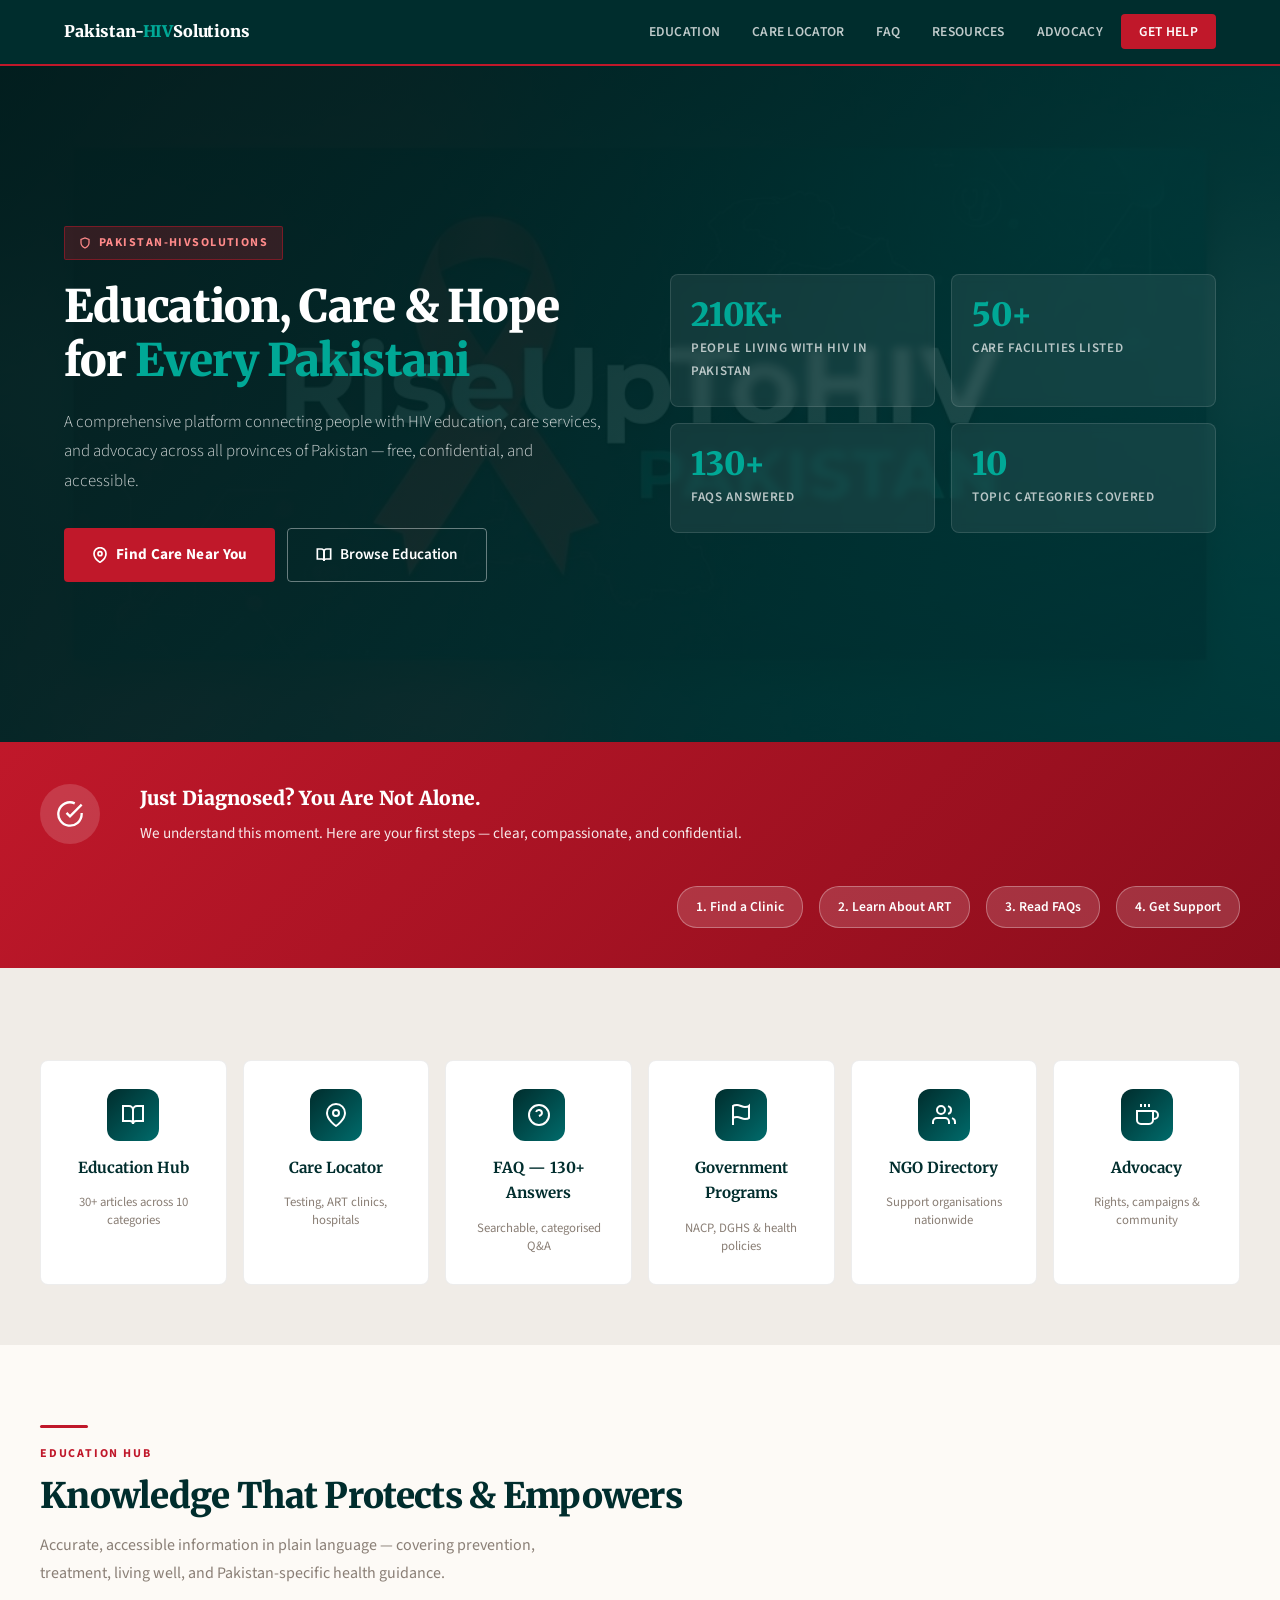
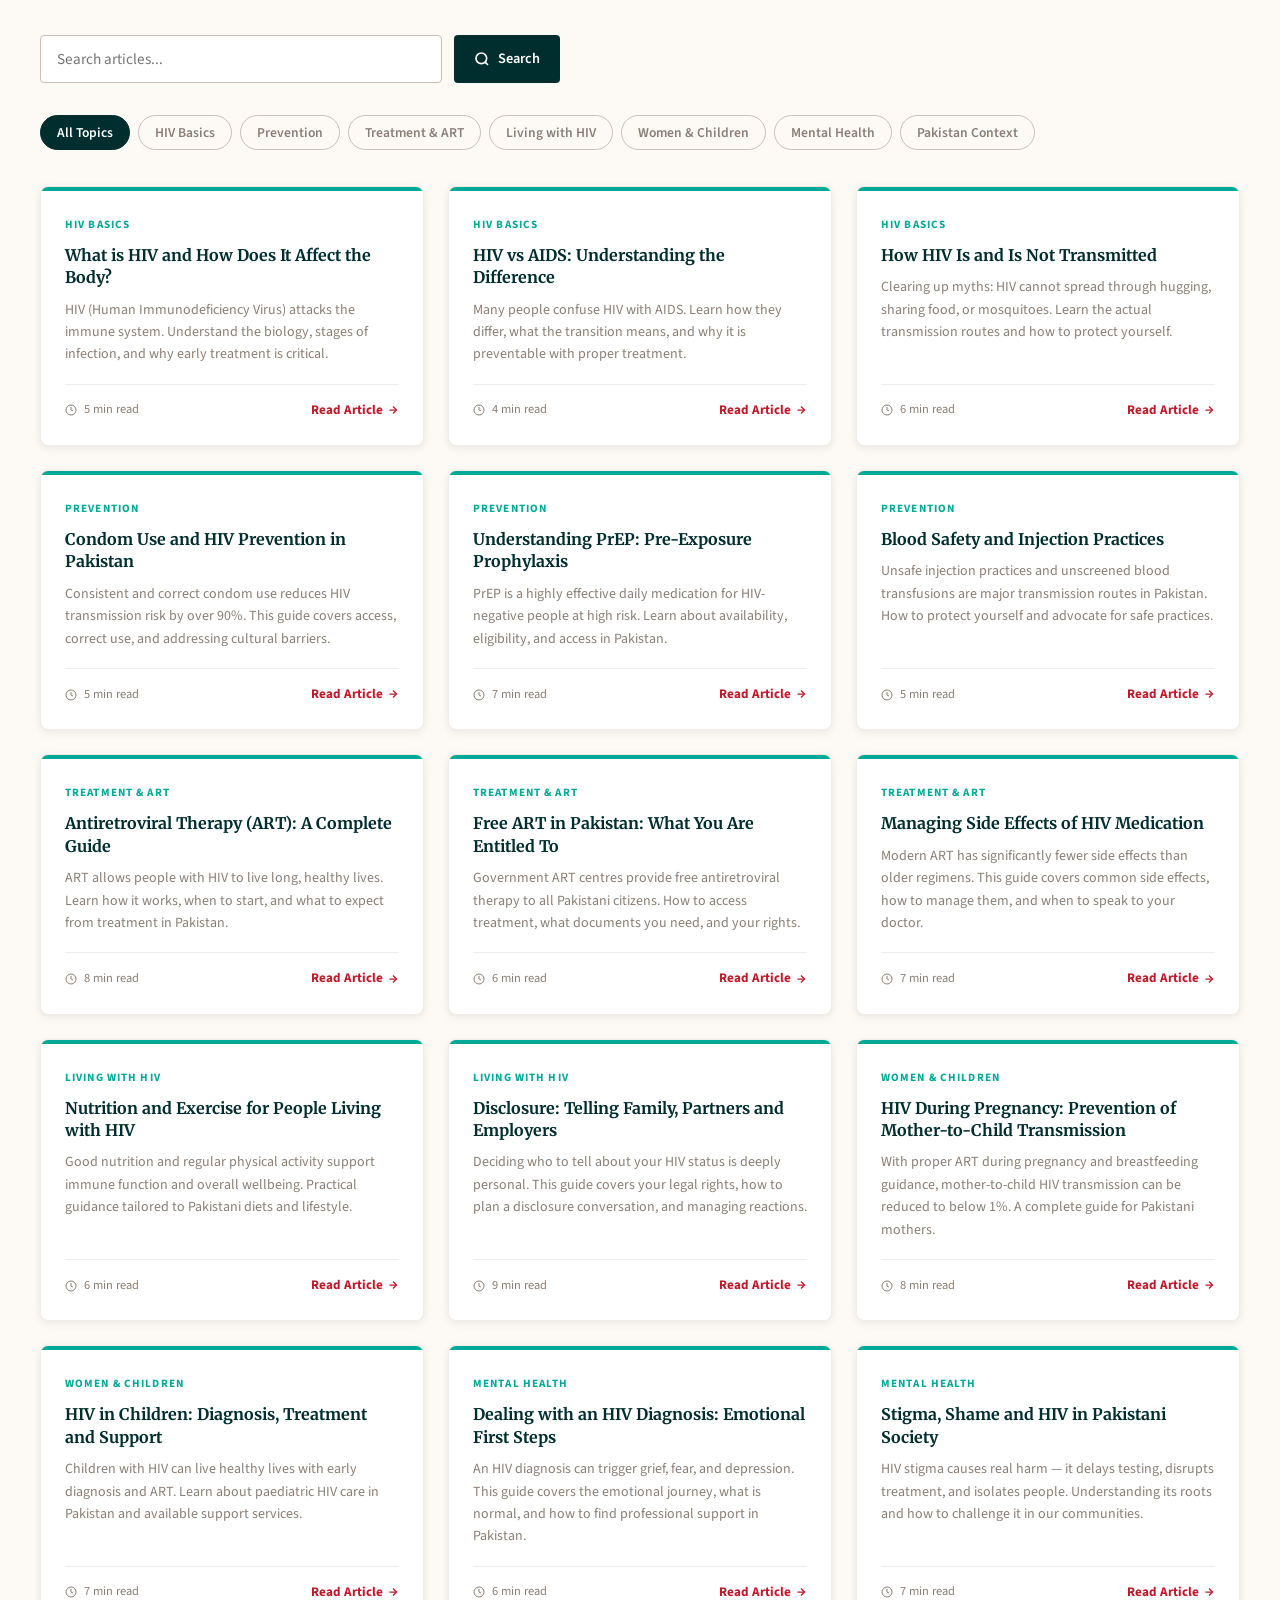
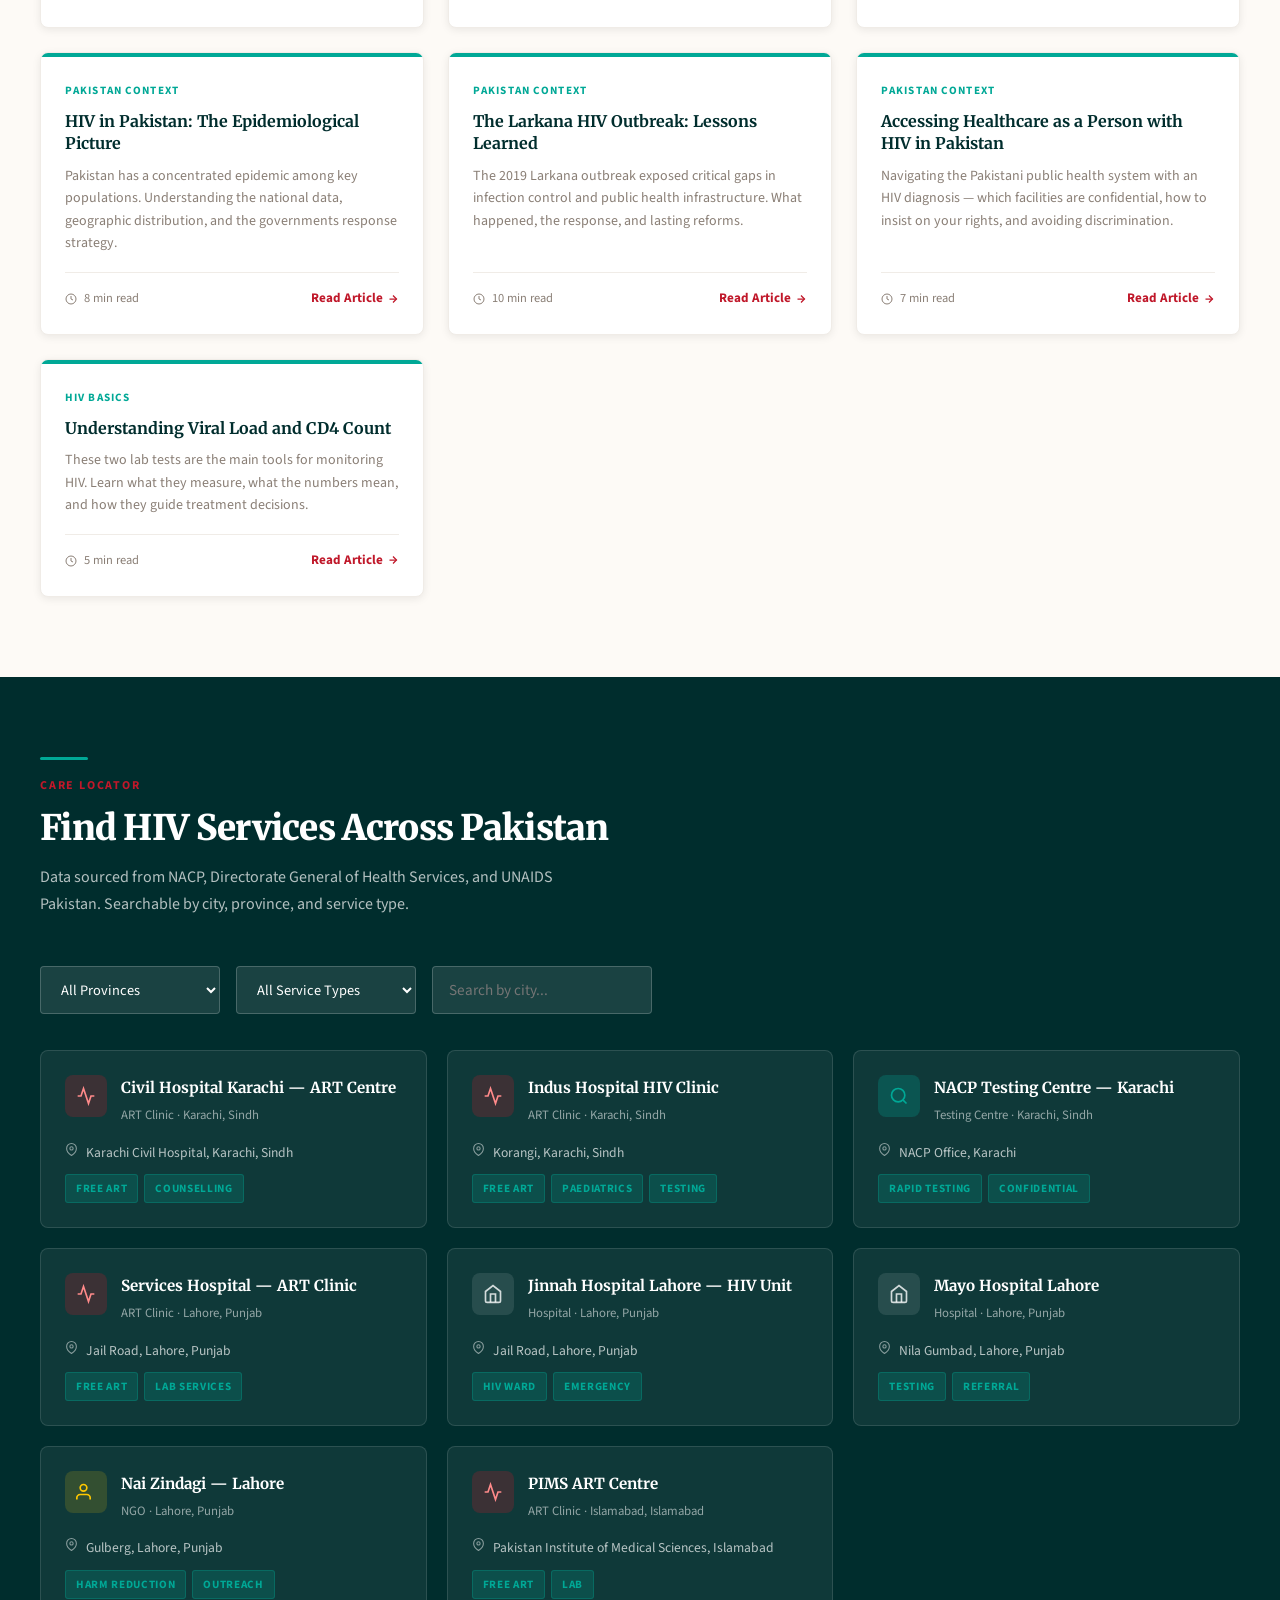
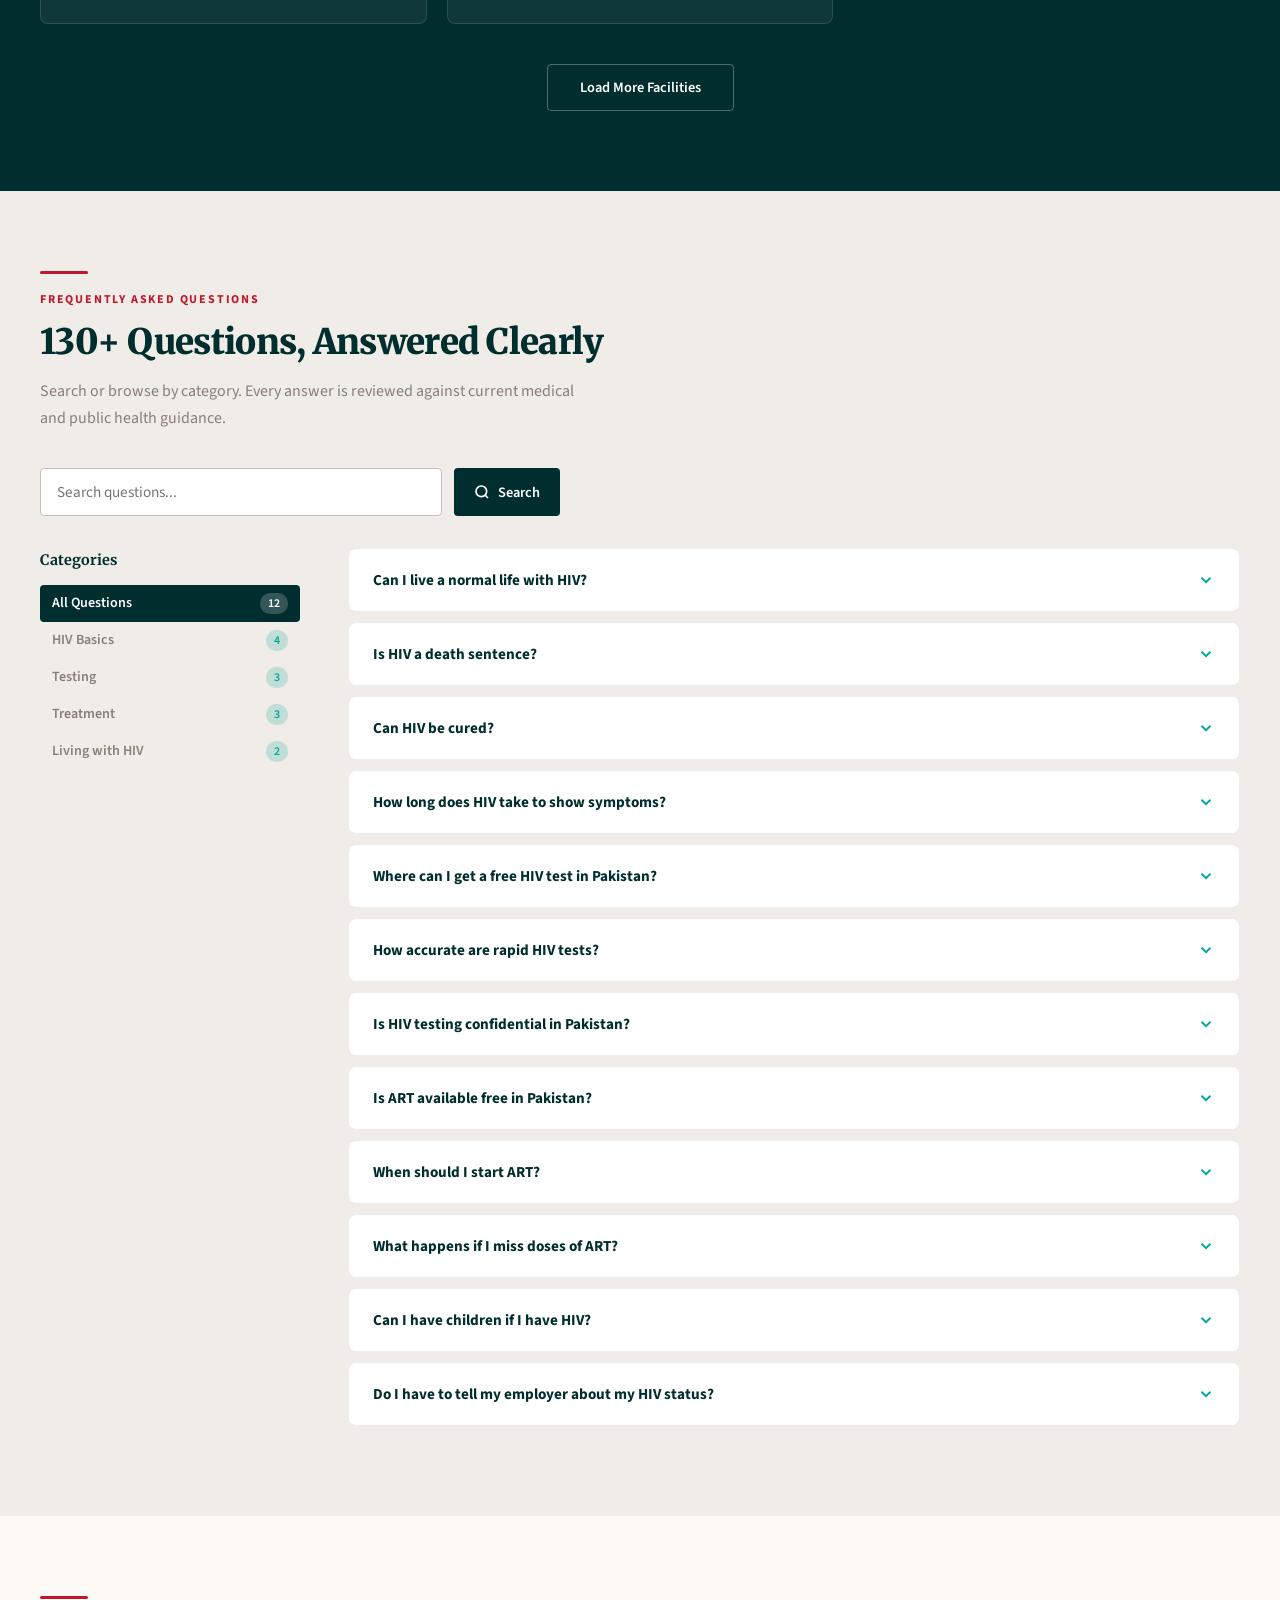
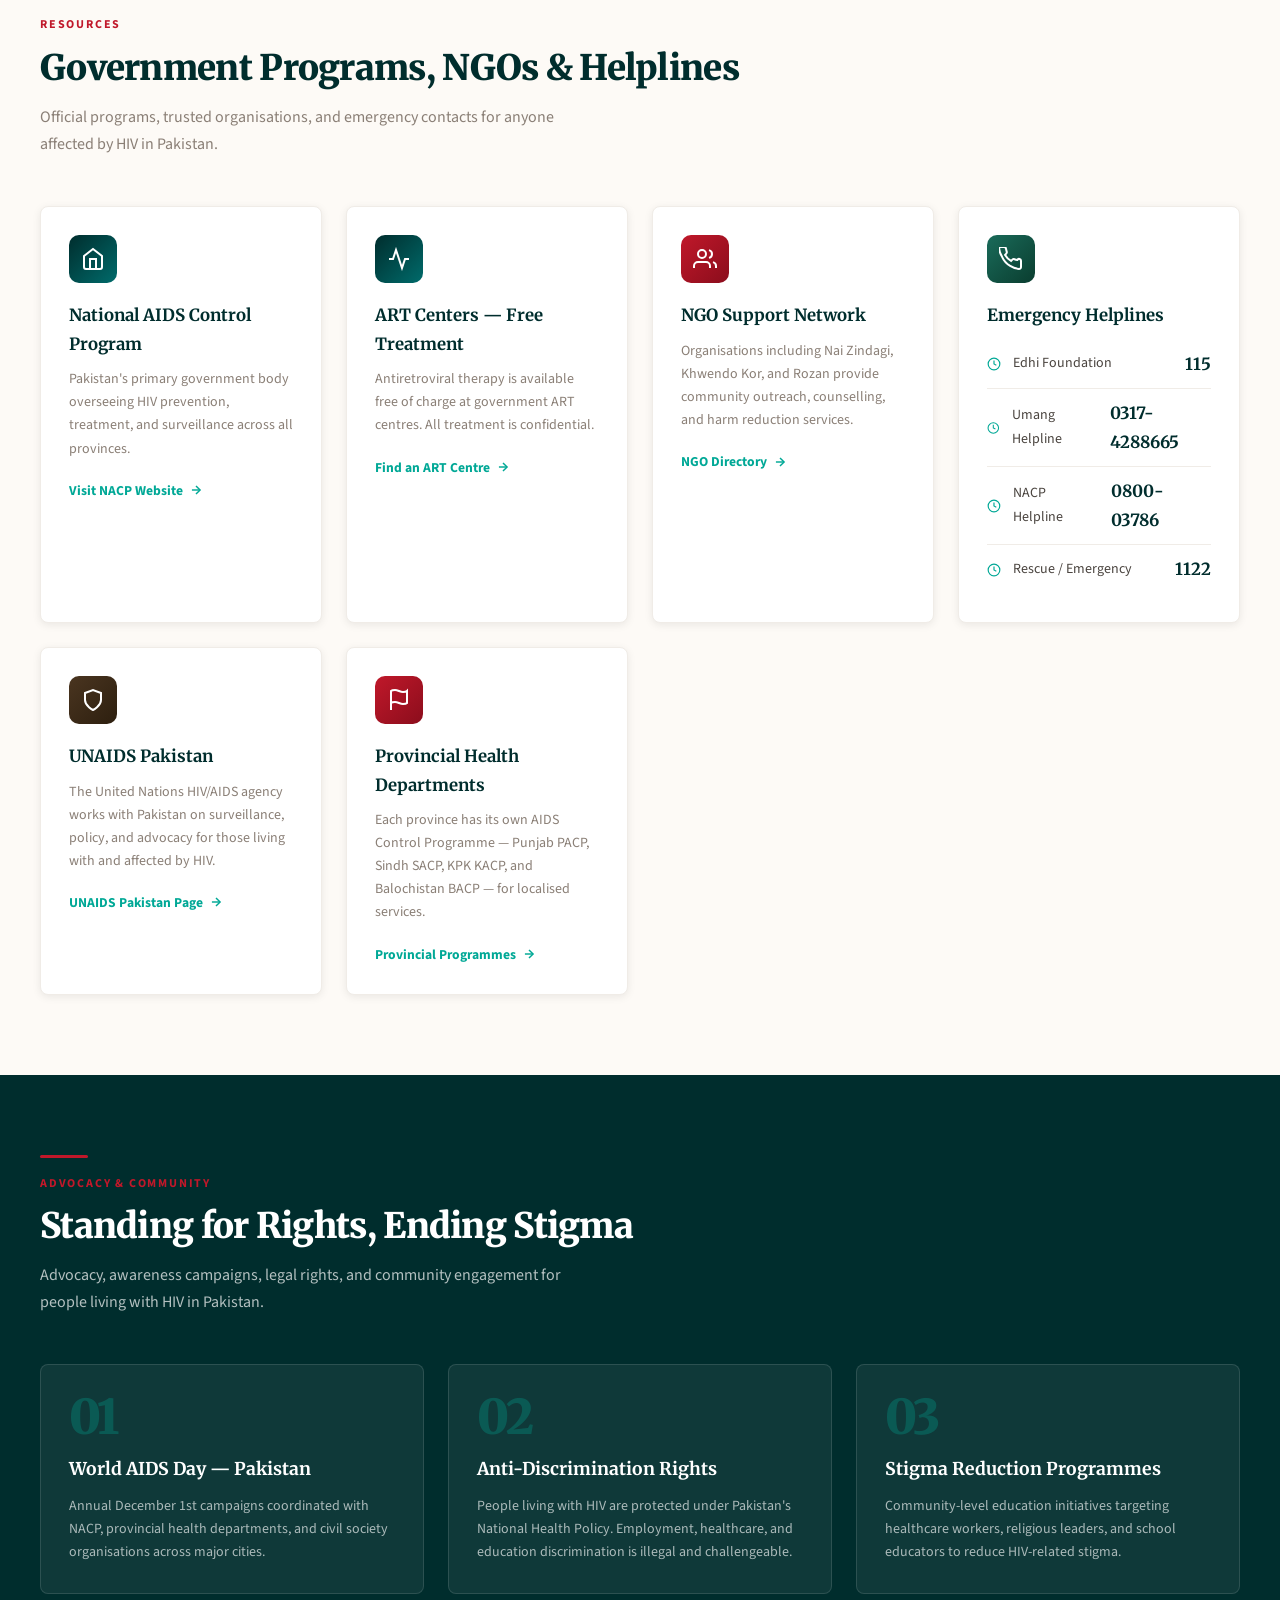
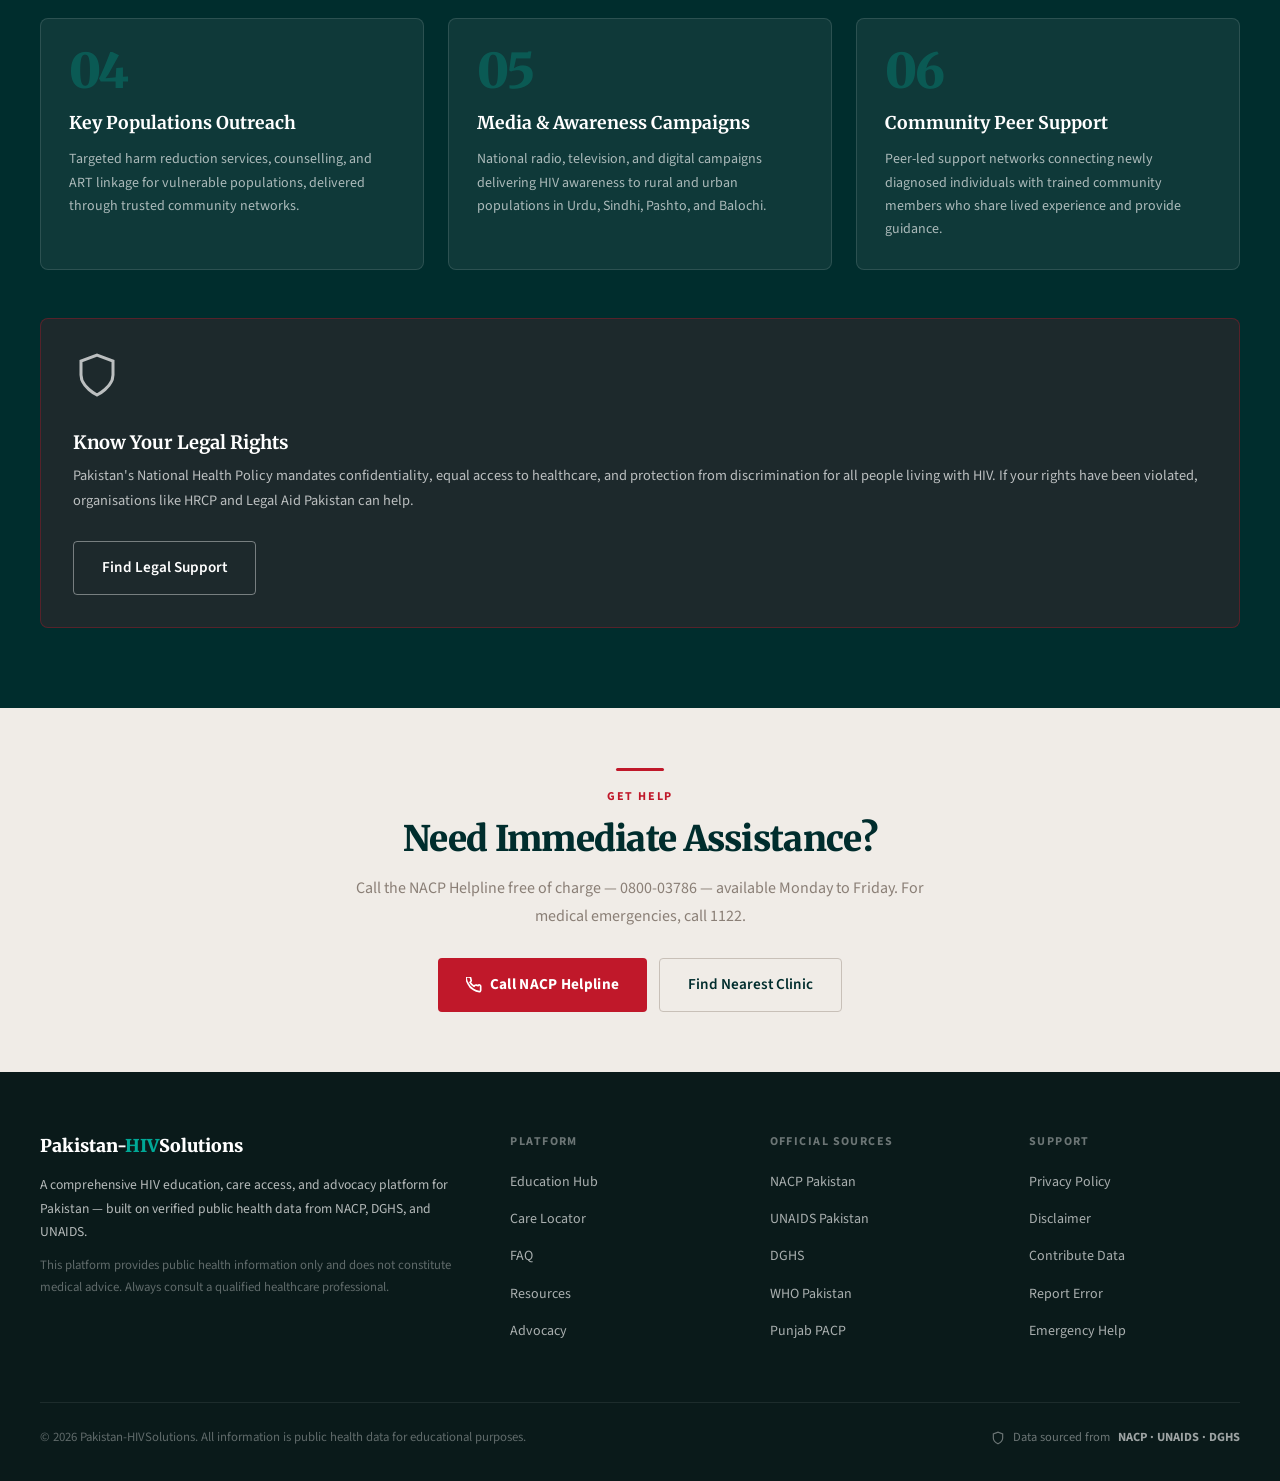
==== commit e8ff13e8: "HIV Pakistan solution site" ====
--- a/index.html
+++ b/index.html
@@ -1045,7 +1045,7 @@
         </div>
         <h4>National AIDS Control Program</h4>
         <p>Pakistan's primary government body overseeing HIV prevention, treatment, and surveillance across all provinces.</p>
-        <a href="#" class="resource-link">Visit NACP Website <svg width="14" height="14" fill="none" stroke="currentColor" stroke-width="2.5" viewBox="0 0 24 24"><line x1="5" y1="12" x2="19" y2="12"/><polyline points="12 5 19 12 12 19"/></svg></a>
+        <a href="https://www.cmu.gov.pk/nacp-national-aids-control-programme/" class="resource-link">Visit NACP Website <svg width="14" height="14" fill="none" stroke="currentColor" stroke-width="2.5" viewBox="0 0 24 24"><line x1="5" y1="12" x2="19" y2="12"/><polyline points="12 5 19 12 12 19"/></svg></a>
       </div>
       <div class="resource-card">
         <div class="resource-icon rc-gov">
@@ -1061,7 +1061,7 @@
         </div>
         <h4>NGO Support Network</h4>
         <p>Organisations including Nai Zindagi, Khwendo Kor, and Rozan provide community outreach, counselling, and harm reduction services.</p>
-        <a href="#" class="resource-link">NGO Directory <svg width="14" height="14" fill="none" stroke="currentColor" stroke-width="2.5" viewBox="0 0 24 24"><line x1="5" y1="12" x2="19" y2="12"/><polyline points="12 5 19 12 12 19"/></svg></a>
+        <a href="https://ngobase.org/" class="resource-link">NGO Directory <svg width="14" height="14" fill="none" stroke="currentColor" stroke-width="2.5" viewBox="0 0 24 24"><line x1="5" y1="12" x2="19" y2="12"/><polyline points="12 5 19 12 12 19"/></svg></a>
       </div>
       <div class="resource-card">
         <div class="resource-icon rc-helpline">
@@ -1097,7 +1097,7 @@
         </div>
         <h4>UNAIDS Pakistan</h4>
         <p>The United Nations HIV/AIDS agency works with Pakistan on surveillance, policy, and advocacy for those living with and affected by HIV.</p>
-        <a href="#" class="resource-link">UNAIDS Pakistan Page <svg width="14" height="14" fill="none" stroke="currentColor" stroke-width="2.5" viewBox="0 0 24 24"><line x1="5" y1="12" x2="19" y2="12"/><polyline points="12 5 19 12 12 19"/></svg></a>
+        <a href="https://www.unaids.org/en/countries/pakistan" class="resource-link">UNAIDS Pakistan Page <svg width="14" height="14" fill="none" stroke="currentColor" stroke-width="2.5" viewBox="0 0 24 24"><line x1="5" y1="12" x2="19" y2="12"/><polyline points="12 5 19 12 12 19"/></svg></a>
       </div>
       <div class="resource-card">
         <div class="resource-icon rc-ngo">
@@ -1105,7 +1105,7 @@
         </div>
         <h4>Provincial Health Departments</h4>
         <p>Each province has its own AIDS Control Programme — Punjab PACP, Sindh SACP, KPK KACP, and Balochistan BACP — for localised services.</p>
-        <a href="#" class="resource-link">Provincial Programmes <svg width="14" height="14" fill="none" stroke="currentColor" stroke-width="2.5" viewBox="0 0 24 24"><line x1="5" y1="12" x2="19" y2="12"/><polyline points="12 5 19 12 12 19"/></svg></a>
+        <a href="https://www.cmu.gov.pk/" class="resource-link">Provincial Programmes <svg width="14" height="14" fill="none" stroke="currentColor" stroke-width="2.5" viewBox="0 0 24 24"><line x1="5" y1="12" x2="19" y2="12"/><polyline points="12 5 19 12 12 19"/></svg></a>
       </div>
     </div>
   </div>
@@ -1199,11 +1199,11 @@
     <div class="footer-col">
       <h5>Official Sources</h5>
       <ul>
-        <li><a href="#">NACP Pakistan</a></li>
-        <li><a href="#">UNAIDS Pakistan</a></li>
-        <li><a href="#">DGHS</a></li>
-        <li><a href="#">WHO Pakistan</a></li>
-        <li><a href="#">Punjab PACP</a></li>
+        <li><a href="https://www.cmu.gov.pk/nacp-national-aids-control-programme/">NACP Pakistan</a></li>
+        <li><a href="https://www.unaids.org/en/countries/pakistan">UNAIDS Pakistan</a></li>
+        <li><a href="https://www.dghs.gov.pk/">DGHS</a></li>
+        <li><a href="https://www.who.int/countries/pakistan">WHO Pakistan</a></li>
+        <li><a href="https://punjabpacp.org/">Punjab PACP</a></li>
       </ul>
     </div>
     <div class="footer-col">
@@ -1218,7 +1218,7 @@
     </div>
   </div>
   <div class="footer-bottom">
-    <div class="footer-disclaimer">&copy; 2025 Pakistan-HIVSolutions. All information is public health data for educational purposes.</div>
+    <div class="footer-disclaimer">&copy; 2026 Pakistan-HIVSolutions. All information is public health data for educational purposes.</div>
     <div class="nacp-badge">
       <svg width="14" height="14" fill="none" stroke="currentColor" stroke-width="2" viewBox="0 0 24 24"><path d="M12 22s8-4 8-10V5l-8-3-8 3v7c0 6 8 10 8 10z"/></svg>
       Data sourced from <strong>NACP &middot; UNAIDS &middot; DGHS</strong>
@@ -1245,25 +1245,25 @@
 
 // ─── ARTICLES DATA ───
 const articles = [
-  {cat:'basics', tag:'HIV Basics', title:'What is HIV and How Does It Affect the Body?', excerpt:'HIV (Human Immunodeficiency Virus) attacks the immune system. Understand the biology, stages of infection, and why early treatment is critical.', read:'5 min read'},
-  {cat:'basics', tag:'HIV Basics', title:'HIV vs AIDS: Understanding the Difference', excerpt:'Many people confuse HIV with AIDS. Learn how they differ, what the transition means, and why it is preventable with proper treatment.', read:'4 min read'},
-  {cat:'basics', tag:'HIV Basics', title:'How HIV Is and Is Not Transmitted', excerpt:'Clearing up myths: HIV cannot spread through hugging, sharing food, or mosquitoes. Learn the actual transmission routes and how to protect yourself.', read:'6 min read'},
-  {cat:'prevention', tag:'Prevention', title:'Condom Use and HIV Prevention in Pakistan', excerpt:'Consistent and correct condom use reduces HIV transmission risk by over 90%. This guide covers access, correct use, and addressing cultural barriers.', read:'5 min read'},
-  {cat:'prevention', tag:'Prevention', title:'Understanding PrEP: Pre-Exposure Prophylaxis', excerpt:'PrEP is a highly effective daily medication for HIV-negative people at high risk. Learn about availability, eligibility, and access in Pakistan.', read:'7 min read'},
-  {cat:'prevention', tag:'Prevention', title:'Blood Safety and Injection Practices', excerpt:'Unsafe injection practices and unscreened blood transfusions are major transmission routes in Pakistan. How to protect yourself and advocate for safe practices.', read:'5 min read'},
-  {cat:'treatment', tag:'Treatment & ART', title:'Antiretroviral Therapy (ART): A Complete Guide', excerpt:'ART allows people with HIV to live long, healthy lives. Learn how it works, when to start, and what to expect from treatment in Pakistan.', read:'8 min read'},
-  {cat:'treatment', tag:'Treatment & ART', title:'Free ART in Pakistan: What You Are Entitled To', excerpt:'Government ART centres provide free antiretroviral therapy to all Pakistani citizens. How to access treatment, what documents you need, and your rights.', read:'6 min read'},
-  {cat:'treatment', tag:'Treatment & ART', title:'Managing Side Effects of HIV Medication', excerpt:'Modern ART has significantly fewer side effects than older regimens. This guide covers common side effects, how to manage them, and when to speak to your doctor.', read:'7 min read'},
-  {cat:'living', tag:'Living with HIV', title:'Nutrition and Exercise for People Living with HIV', excerpt:'Good nutrition and regular physical activity support immune function and overall wellbeing. Practical guidance tailored to Pakistani diets and lifestyle.', read:'6 min read'},
-  {cat:'living', tag:'Living with HIV', title:'Disclosure: Telling Family, Partners and Employers', excerpt:'Deciding who to tell about your HIV status is deeply personal. This guide covers your legal rights, how to plan a disclosure conversation, and managing reactions.', read:'9 min read'},
-  {cat:'women', tag:'Women & Children', title:'HIV During Pregnancy: Prevention of Mother-to-Child Transmission', excerpt:'With proper ART during pregnancy and breastfeeding guidance, mother-to-child HIV transmission can be reduced to below 1%. A complete guide for Pakistani mothers.', read:'8 min read'},
-  {cat:'women', tag:'Women & Children', title:'HIV in Children: Diagnosis, Treatment and Support', excerpt:'Children with HIV can live healthy lives with early diagnosis and ART. Learn about paediatric HIV care in Pakistan and available support services.', read:'7 min read'},
-  {cat:'mental', tag:'Mental Health', title:'Dealing with an HIV Diagnosis: Emotional First Steps', excerpt:'An HIV diagnosis can trigger grief, fear, and depression. This guide covers the emotional journey, what is normal, and how to find professional support in Pakistan.', read:'6 min read'},
-  {cat:'mental', tag:'Mental Health', title:'Stigma, Shame and HIV in Pakistani Society', excerpt:'HIV stigma causes real harm — it delays testing, disrupts treatment, and isolates people. Understanding its roots and how to challenge it in our communities.', read:'7 min read'},
-  {cat:'pakistan', tag:'Pakistan Context', title:'HIV in Pakistan: The Epidemiological Picture', excerpt:'Pakistan has a concentrated epidemic among key populations. Understanding the national data, geographic distribution, and the governments response strategy.', read:'8 min read'},
-  {cat:'pakistan', tag:'Pakistan Context', title:'The Larkana HIV Outbreak: Lessons Learned', excerpt:'The 2019 Larkana outbreak exposed critical gaps in infection control and public health infrastructure. What happened, the response, and lasting reforms.', read:'10 min read'},
-  {cat:'pakistan', tag:'Pakistan Context', title:'Accessing Healthcare as a Person with HIV in Pakistan', excerpt:'Navigating the Pakistani public health system with an HIV diagnosis — which facilities are confidential, how to insist on your rights, and avoiding discrimination.', read:'7 min read'},
-  {cat:'basics', tag:'HIV Basics', title:'Understanding Viral Load and CD4 Count', excerpt:'These two lab tests are the main tools for monitoring HIV. Learn what they measure, what the numbers mean, and how they guide treatment decisions.', read:'5 min read'},
+  {cat:'basics', tag:'HIV Basics', title:'What is HIV and How Does It Affect the Body?', excerpt:'HIV (Human Immunodeficiency Virus) attacks the immune system. Understand the biology, stages of infection, and why early treatment is critical.', read:'5 min read', href:'https://www.avert.org/professionals/hiv-science/what-hiv'},
+  {cat:'basics', tag:'HIV Basics', title:'HIV vs AIDS: Understanding the Difference', excerpt:'Many people confuse HIV with AIDS. Learn how they differ, what the transition means, and why it is preventable with proper treatment.', read:'4 min read', href:'https://www.avert.org/professionals/hiv-science/what-hiv-aids'},
+  {cat:'basics', tag:'HIV Basics', title:'How HIV Is and Is Not Transmitted', excerpt:'Clearing up myths: HIV cannot spread through hugging, sharing food, or mosquitoes. Learn the actual transmission routes and how to protect yourself.', read:'6 min read', href:'https://www.avert.org/professionals/hiv-science/transmission'},
+  {cat:'prevention', tag:'Prevention', title:'Condom Use and HIV Prevention in Pakistan', excerpt:'Consistent and correct condom use reduces HIV transmission risk by over 90%. This guide covers access, correct use, and addressing cultural barriers.', read:'5 min read', href:'https://www.avert.org/professionals/hiv-prevention/condoms'},
+  {cat:'prevention', tag:'Prevention', title:'Understanding PrEP: Pre-Exposure Prophylaxis', excerpt:'PrEP is a highly effective daily medication for HIV-negative people at high risk. Learn about availability, eligibility, and access in Pakistan.', read:'7 min read', href:'https://www.avert.org/professionals/hiv-prevention/prep'},
+  {cat:'prevention', tag:'Prevention', title:'Blood Safety and Injection Practices', excerpt:'Unsafe injection practices and unscreened blood transfusions are major transmission routes in Pakistan. How to protect yourself and advocate for safe practices.', read:'5 min read', href:'https://www.avert.org/professionals/hiv-prevention/blood-safety'},
+  {cat:'treatment', tag:'Treatment & ART', title:'Antiretroviral Therapy (ART): A Complete Guide', excerpt:'ART allows people with HIV to live long, healthy lives. Learn how it works, when to start, and what to expect from treatment in Pakistan.', read:'8 min read', href:'https://www.avert.org/professionals/hiv-treatment/overview-art'},
+  {cat:'treatment', tag:'Treatment & ART', title:'Free ART in Pakistan: What You Are Entitled To', excerpt:'Government ART centres provide free antiretroviral therapy to all Pakistani citizens. How to access treatment, what documents you need, and your rights.', read:'6 min read', href:'https://www.avert.org/professionals/hiv-treatment/free-art-pakistan'},
+  {cat:'treatment', tag:'Treatment & ART', title:'Managing Side Effects of HIV Medication', excerpt:'Modern ART has significantly fewer side effects than older regimens. This guide covers common side effects, how to manage them, and when to speak to your doctor.', read:'7 min read', href:'https://www.avert.org/professionals/hiv-treatment/managing-side-effects'},
+  {cat:'living', tag:'Living with HIV', title:'Nutrition and Exercise for People Living with HIV', excerpt:'Good nutrition and regular physical activity support immune function and overall wellbeing. Practical guidance tailored to Pakistani diets and lifestyle.', read:'6 min read', href:'https://www.avert.org/professionals/hiv-living/nutrition-exercise'},
+  {cat:'living', tag:'Living with HIV', title:'Disclosure: Telling Family, Partners and Employers', excerpt:'Deciding who to tell about your HIV status is deeply personal. This guide covers your legal rights, how to plan a disclosure conversation, and managing reactions.', read:'9 min read', href:'https://www.avert.org/professionals/hiv-living/disclosure'},
+  {cat:'women', tag:'Women & Children', title:'HIV During Pregnancy: Prevention of Mother-to-Child Transmission', excerpt:'With proper ART during pregnancy and breastfeeding guidance, mother-to-child HIV transmission can be reduced to below 1%. A complete guide for Pakistani mothers.', read:'8 min read', href:'https://www.avert.org/professionals/hiv-women/pregnancy'},
+  {cat:'women', tag:'Women & Children', title:'HIV in Children: Diagnosis, Treatment and Support', excerpt:'Children with HIV can live healthy lives with early diagnosis and ART. Learn about paediatric HIV care in Pakistan and available support services.', read:'7 min read', href:'https://www.avert.org/professionals/hiv-children/overview'},
+  {cat:'mental', tag:'Mental Health', title:'Dealing with an HIV Diagnosis: Emotional First Steps', excerpt:'An HIV diagnosis can trigger grief, fear, and depression. This guide covers the emotional journey, what is normal, and how to find professional support in Pakistan.', read:'6 min read', href:'https://www.avert.org/professionals/hiv-living/mental-health'},
+  {cat:'mental', tag:'Mental Health', title:'Stigma, Shame and HIV in Pakistani Society', excerpt:'HIV stigma causes real harm — it delays testing, disrupts treatment, and isolates people. Understanding its roots and how to challenge it in our communities.', read:'7 min read', href:'https://www.avert.org/professionals/hiv-living/stigma'},
+  {cat:'pakistan', tag:'Pakistan Context', title:'HIV in Pakistan: The Epidemiological Picture', excerpt:'Pakistan has a concentrated epidemic among key populations. Understanding the national data, geographic distribution, and the governments response strategy.', read:'8 min read', href:'https://www.avert.org/professionals/hiv-around-world/asia-pacific/pakistan'},
+  {cat:'pakistan', tag:'Pakistan Context', title:'The Larkana HIV Outbreak: Lessons Learned', excerpt:'The 2019 Larkana outbreak exposed critical gaps in infection control and public health infrastructure. What happened, the response, and lasting reforms.', read:'10 min read', href:'https://www.avert.org/professionals/hiv-around-world/asia-pacific/pakistan-larkana-outbreak'},
+  {cat:'pakistan', tag:'Pakistan Context', title:'Accessing Healthcare as a Person with HIV in Pakistan', excerpt:'Navigating the Pakistani public health system with an HIV diagnosis — which facilities are confidential, how to insist on your rights, and avoiding discrimination.', read:'7 min read', href:'https://www.avert.org/professionals/hiv-around-world/asia-pacific/pakistan-healthcare'},
+  {cat:'basics', tag:'HIV Basics', title:'Understanding Viral Load and CD4 Count', excerpt:'These two lab tests are the main tools for monitoring HIV. Learn what they measure, what the numbers mean, and how they guide treatment decisions.', read:'5 min read', href:'https://www.avert.org/professionals/hiv-science/viral-load-cd4'},
 ];
 
 let activeCategory = 'all';
